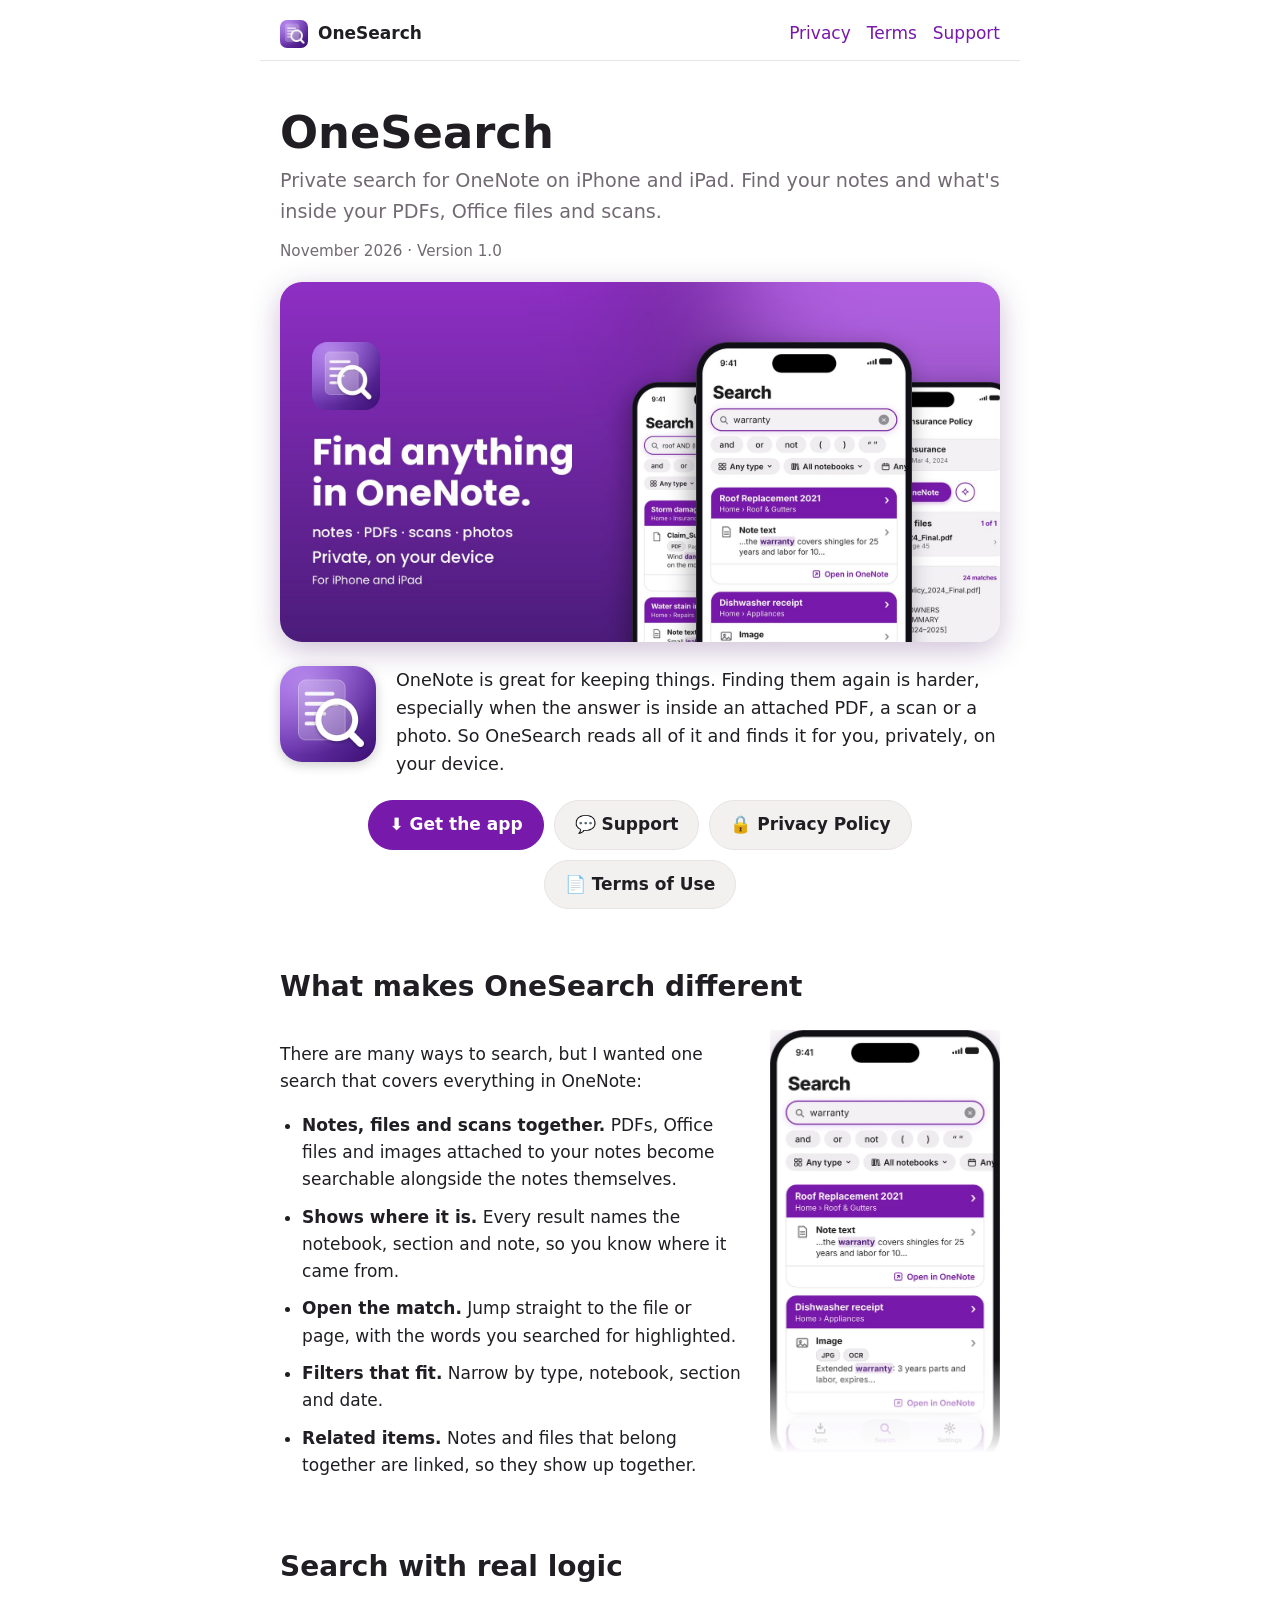
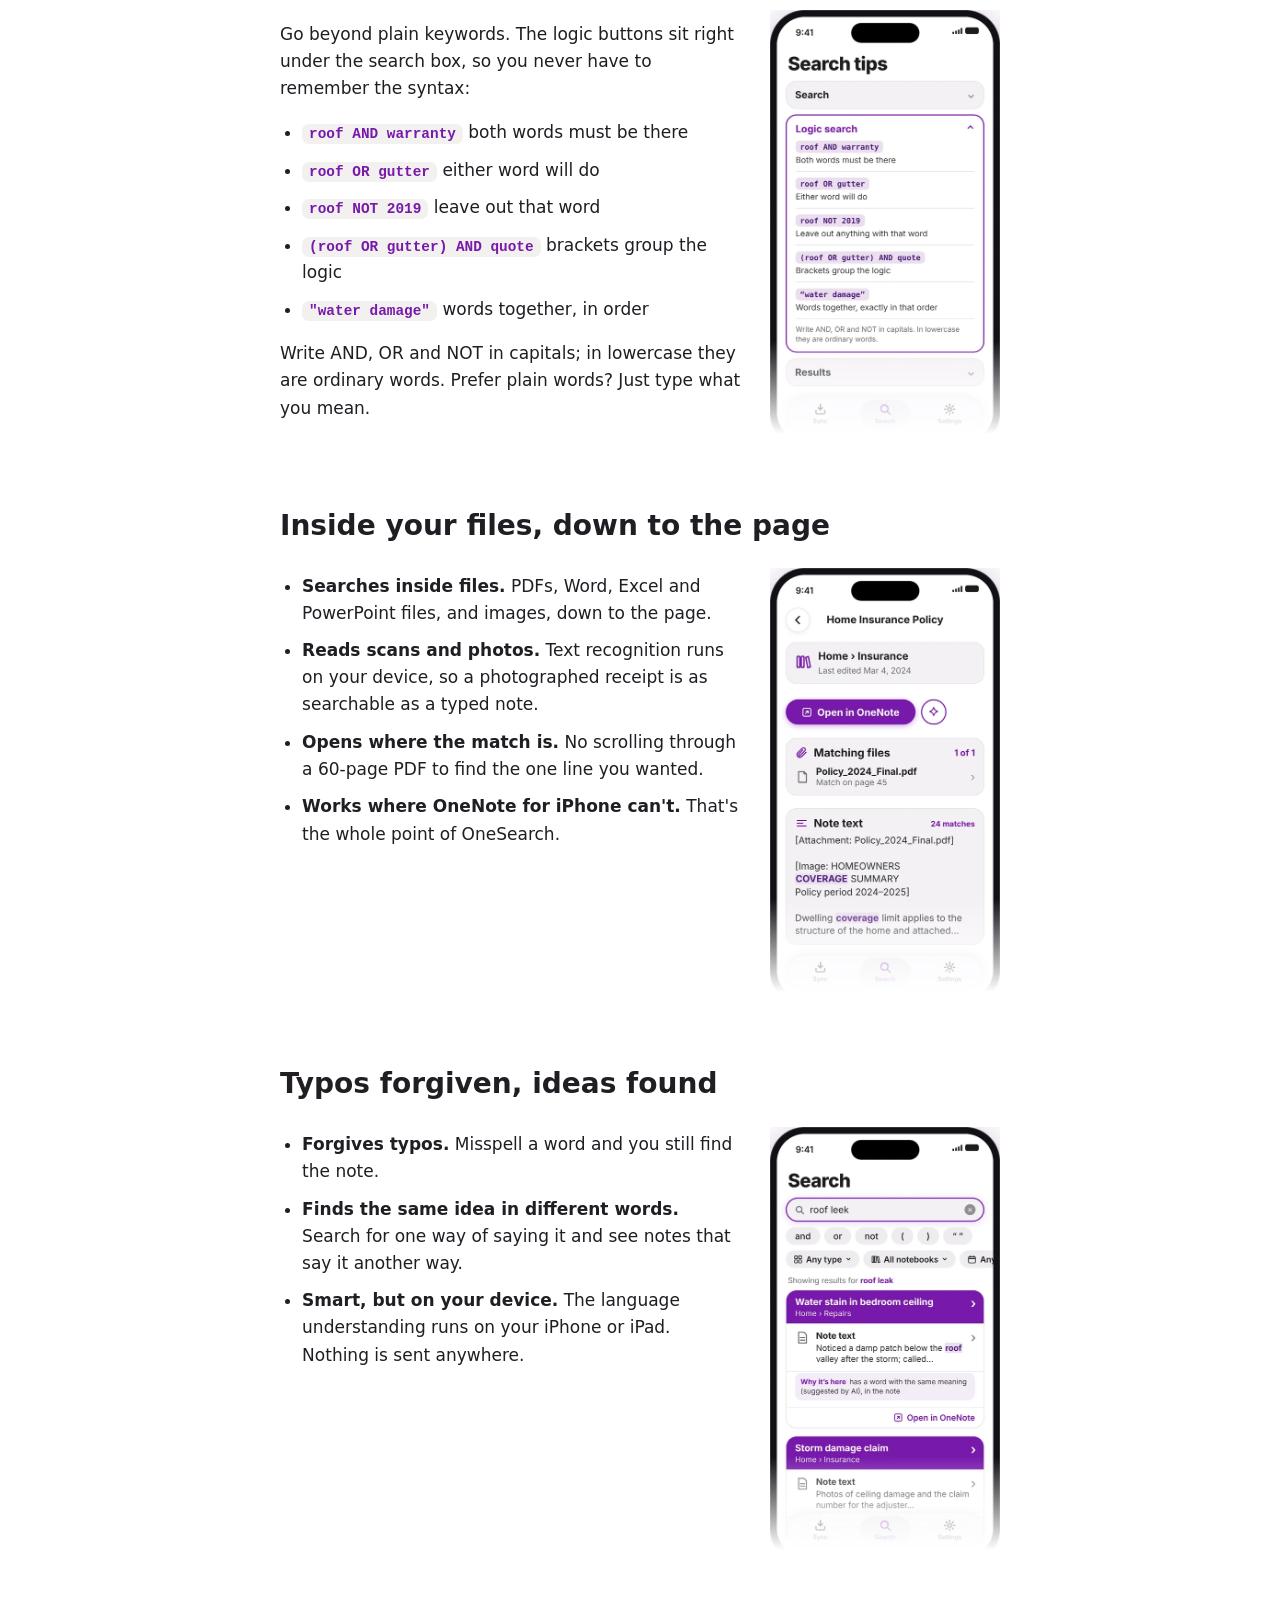
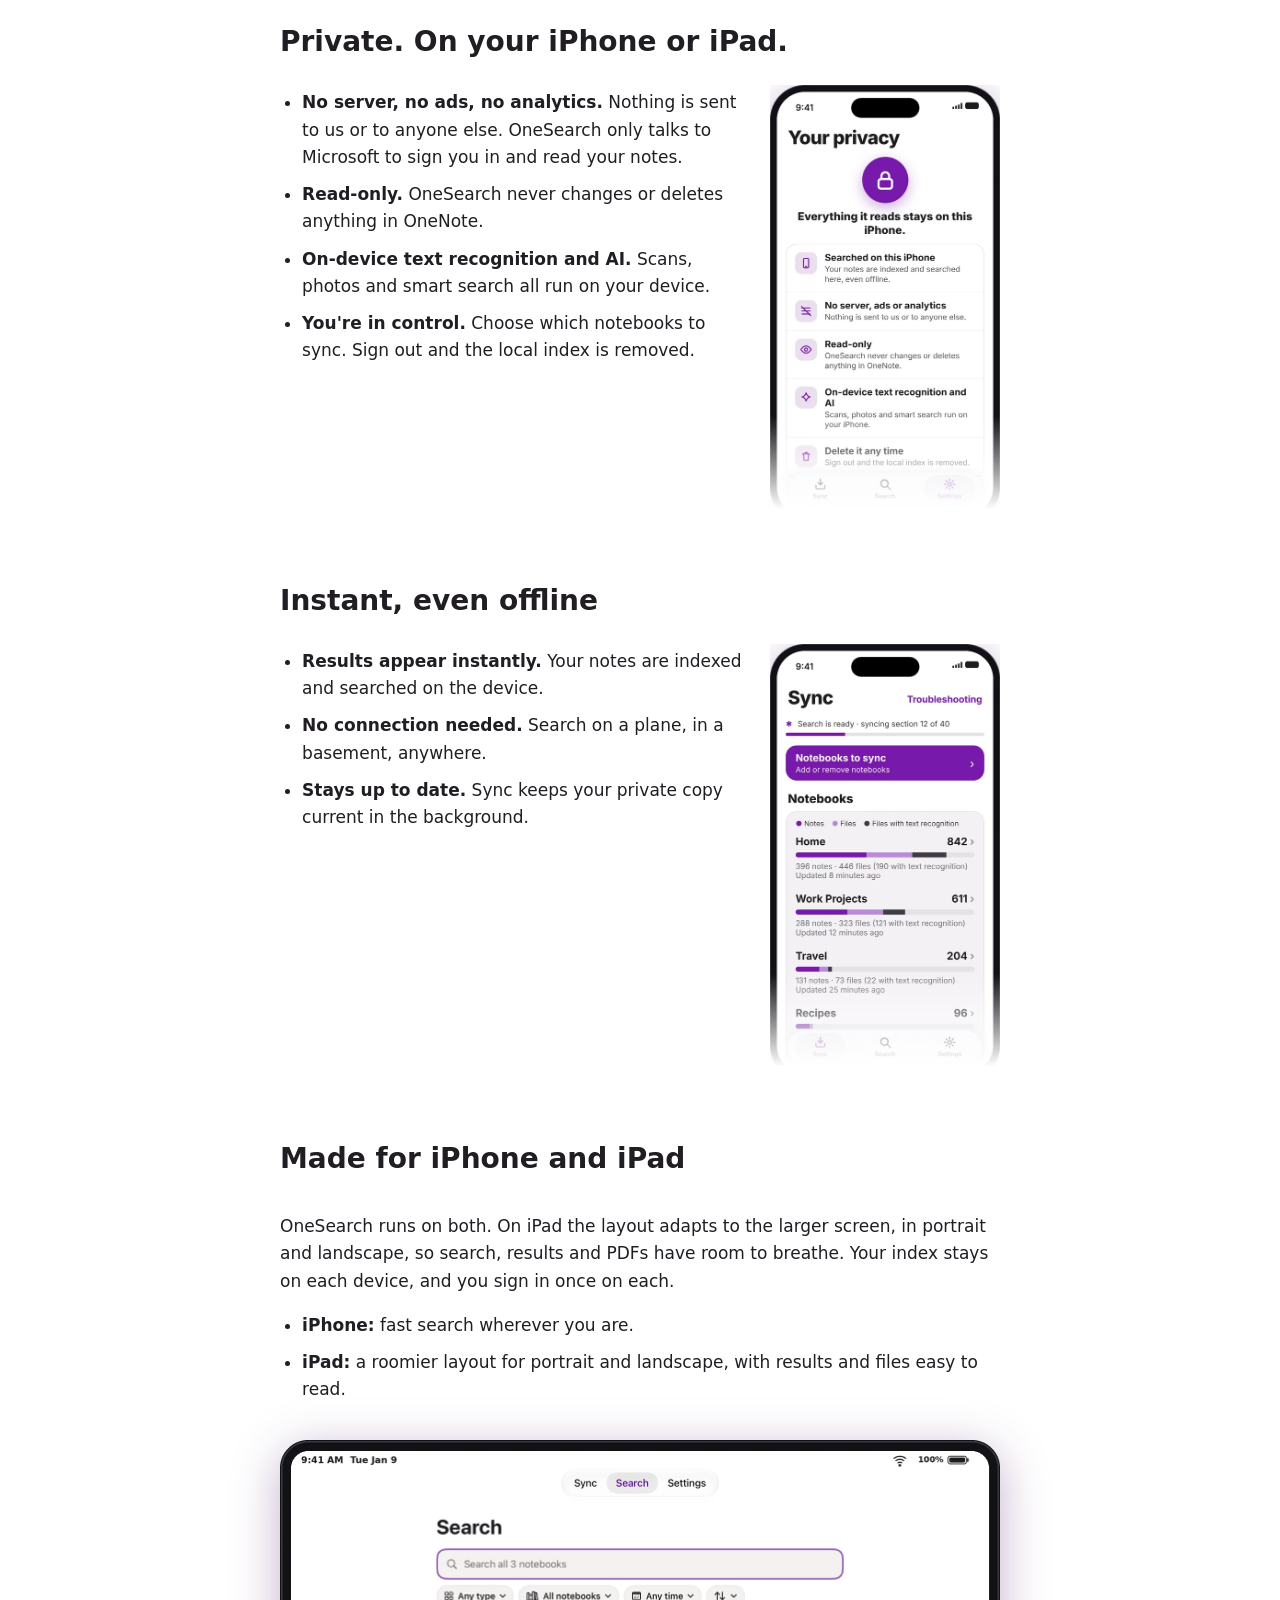
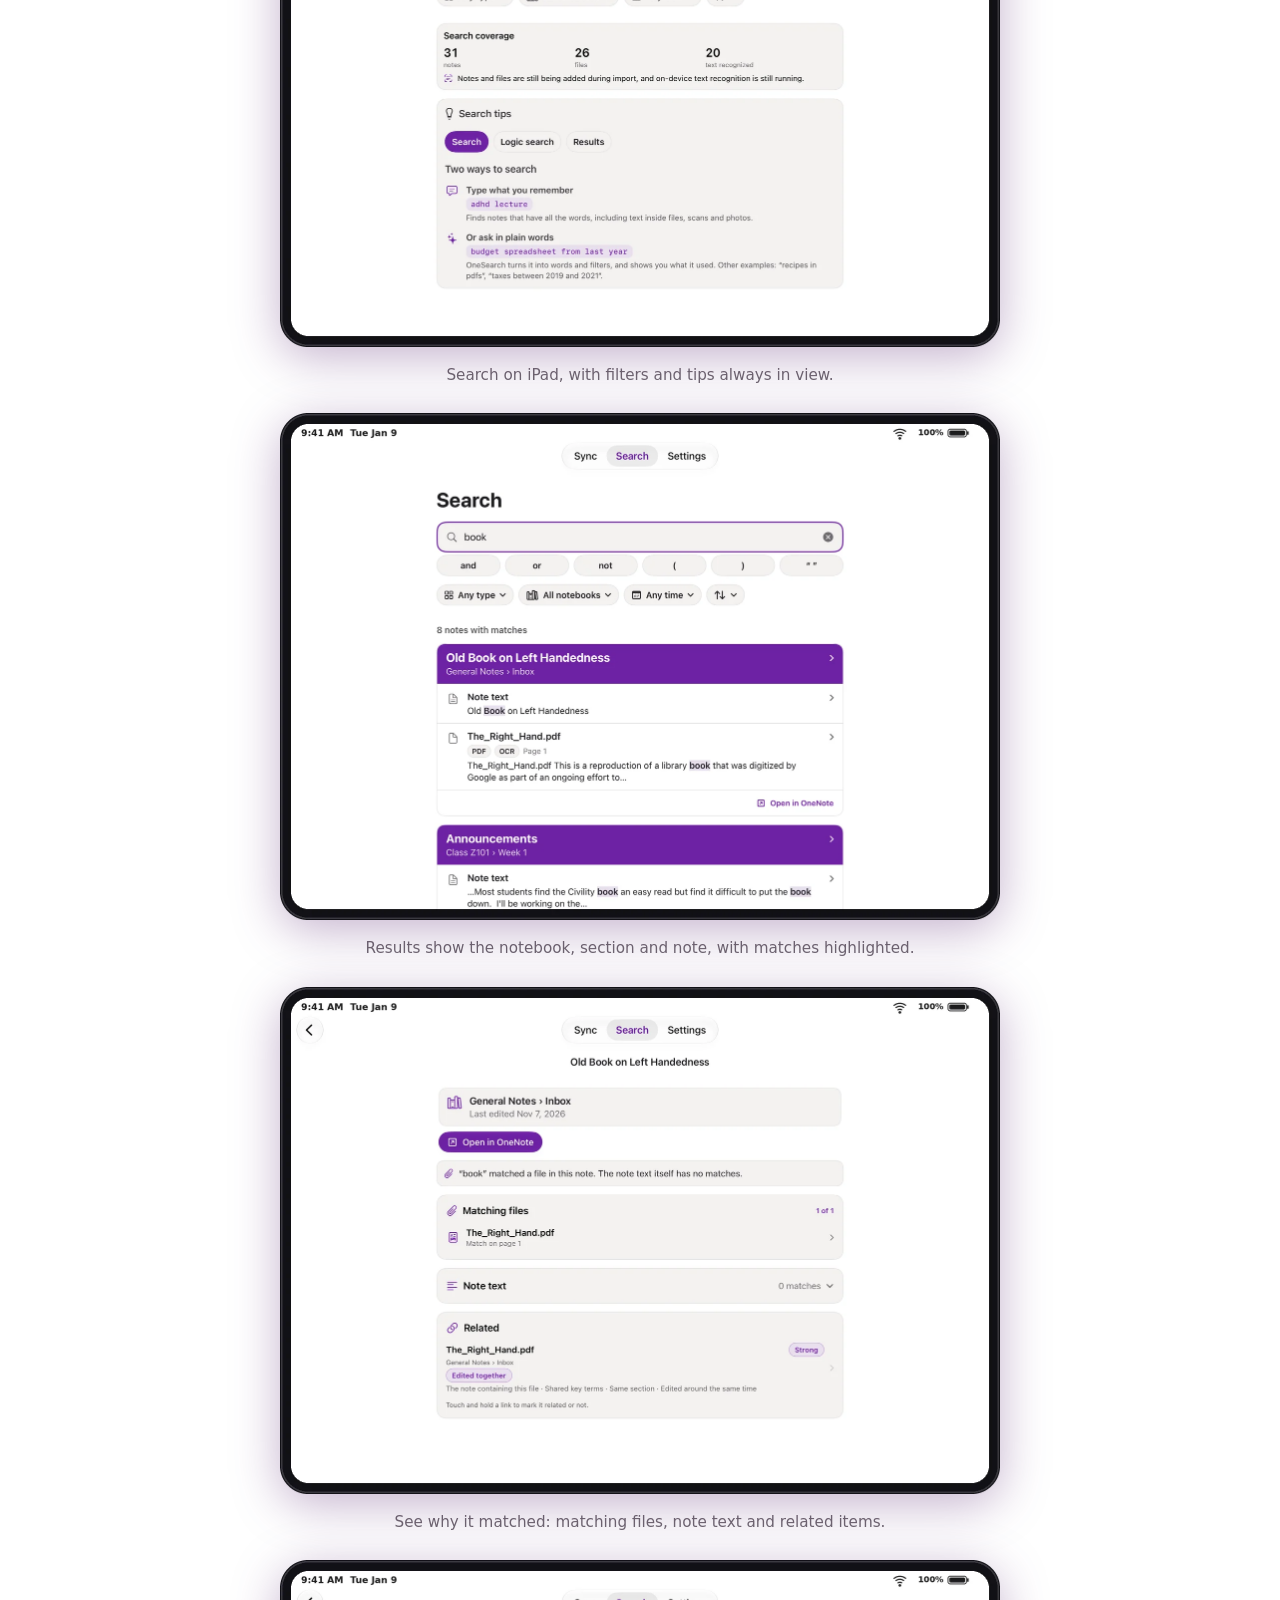
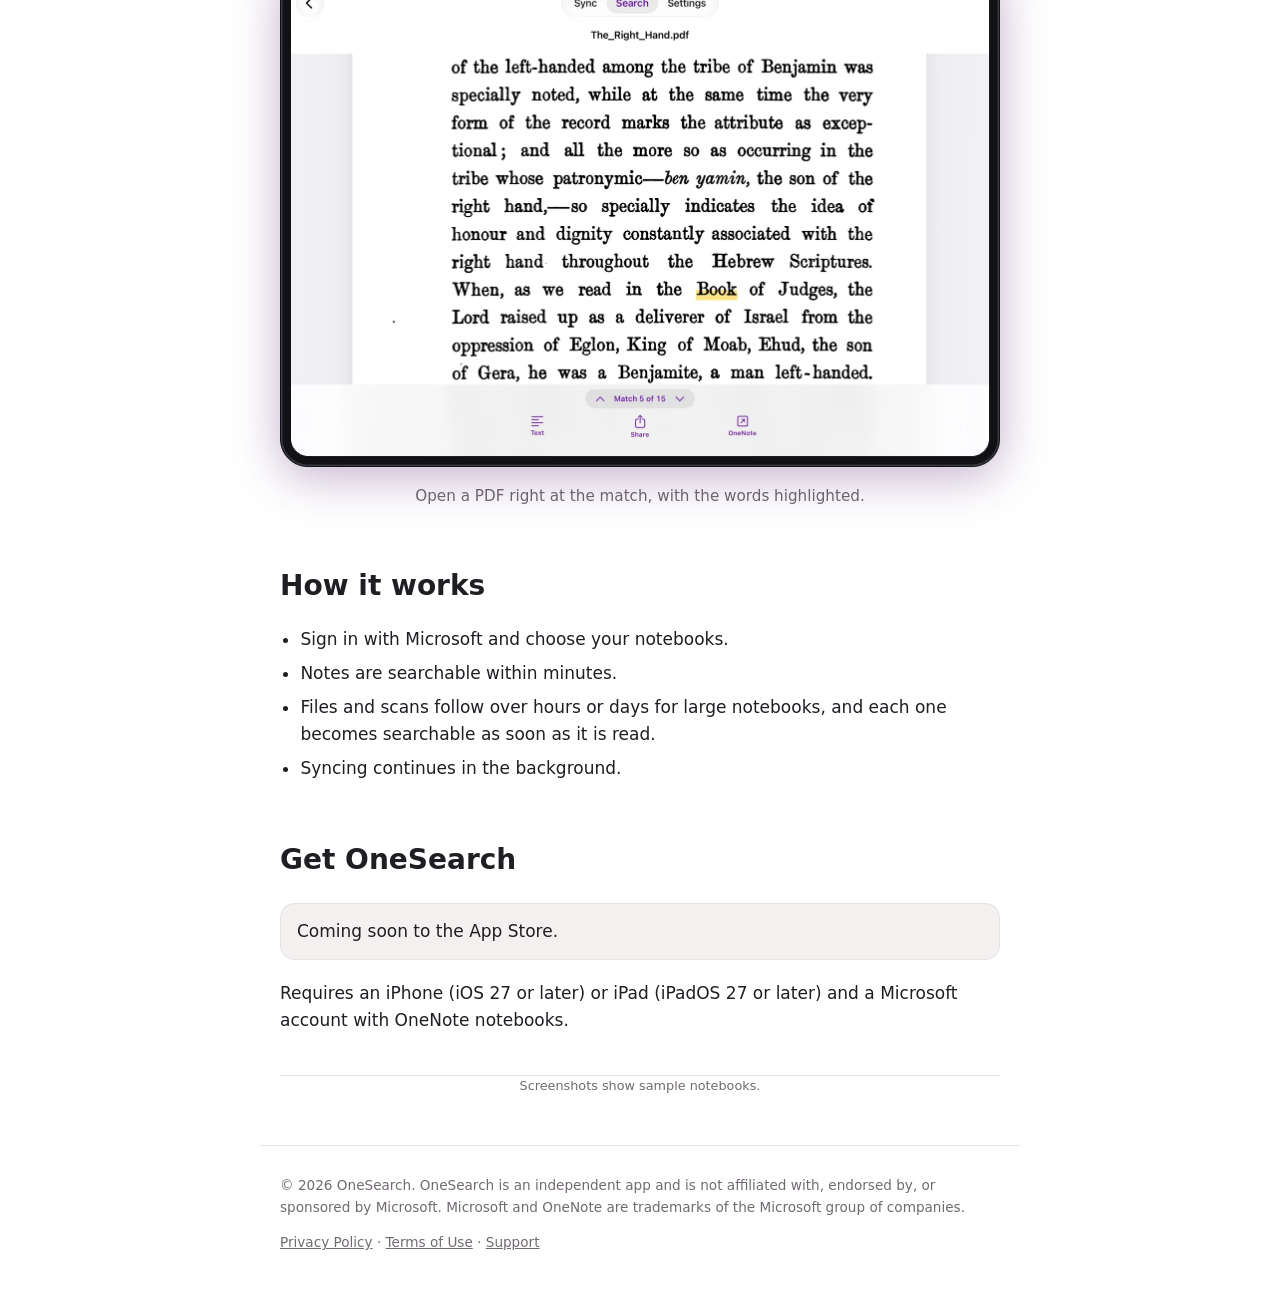
==== index.html @ 1e7b7437 "Add files via upload" ====
<!DOCTYPE html>
<html lang="en"><head><meta charset="utf-8"><meta name="viewport" content="width=device-width,initial-scale=1">
<title>OneSearch: find anything in OneNote</title>
<meta name="description" content="OneSearch: private, on-device search for OneNote on iPhone and iPad, with AND, OR and NOT logic and text inside PDFs, Office files and images.">
<meta property="og:title" content="OneSearch: find anything in OneNote"><meta property="og:image" content="img/banner.jpg">
<link rel="icon" href="favicon.png"><link rel="stylesheet" href="style.css"></head><body class="home">
<header><a class="brand" href=""><img src="icon.png" alt="">OneSearch</a>
<nav><a href="privacy/">Privacy</a><a href="terms/">Terms</a><a href="support/">Support</a></nav></header>
<main>
<h1>OneSearch</h1>
<p class="tag">Private search for OneNote on iPhone and iPad. Find your notes and what's inside your PDFs, Office files and scans.</p>
<p class="byline">November 2026 &middot; Version 1.0</p>
<img class="banner" src="img/banner.jpg" width="1800" height="900" alt="OneSearch: find anything in OneNote. Notes, PDFs, scans and photos, private on your device, for iPhone and iPad.">
<div class="intro"><img src="icon.png" alt="OneSearch app icon" width="96" height="96">
<p>OneNote is great for keeping things. Finding them again is harder, especially when the answer is inside an attached PDF, a scan or a photo. So OneSearch reads all of it and finds it for you, privately, on your device.</p></div>
<div class="pills">
<a class="pill primary" href="#get">&#11015;&#65039; Get the app</a>
<a class="pill" href="support/">&#128172; Support</a>
<a class="pill" href="privacy/">&#128274; Privacy Policy</a>
<a class="pill" href="terms/">&#128196; Terms of Use</a>
</div>

<h2>What makes OneSearch different</h2>
<div class="sec" id="f1">
<img class="phone" src="img/phone-1.webp" width="500" height="920" loading="lazy" alt="OneSearch results showing a note and a PDF, with the matching words highlighted">
<p>There are many ways to search, but I wanted one search that covers everything in OneNote:</p>
<ul class="feat">
<li><strong>Notes, files and scans together.</strong> PDFs, Office files and images attached to your notes become searchable alongside the notes themselves.</li>
<li><strong>Shows where it is.</strong> Every result names the notebook, section and note, so you know where it came from.</li>
<li><strong>Open the match.</strong> Jump straight to the file or page, with the words you searched for highlighted.</li>
<li><strong>Filters that fit.</strong> Narrow by type, notebook, section and date.</li>
<li><strong>Related items.</strong> Notes and files that belong together are linked, so they show up together.</li>
</ul>
</div>

<h2>Search with real logic</h2>
<div class="sec" id="f2">
<img class="phone" src="img/phone-3.webp" width="500" height="920" loading="lazy" alt="Search logic explained: AND, OR, NOT, brackets and quotes">
<p>Go beyond plain keywords. The logic buttons sit right under the search box, so you never have to remember the syntax:</p>
<ul class="feat">
<li><code>roof AND warranty</code> both words must be there</li>
<li><code>roof OR gutter</code> either word will do</li>
<li><code>roof NOT 2019</code> leave out that word</li>
<li><code>(roof OR gutter) AND quote</code> brackets group the logic</li>
<li><code>"water damage"</code> words together, in order</li>
</ul>
<p>Write AND, OR and NOT in capitals; in lowercase they are ordinary words. Prefer plain words? Just type what you mean.</p>
</div>

<h2>Inside your files, down to the page</h2>
<div class="sec" id="f3">
<img class="phone" src="img/phone-4.webp" width="500" height="920" loading="lazy" alt="A PDF opened to the matching page with the search words highlighted">
<ul class="feat">
<li><strong>Searches inside files.</strong> PDFs, Word, Excel and PowerPoint files, and images, down to the page.</li>
<li><strong>Reads scans and photos.</strong> Text recognition runs on your device, so a photographed receipt is as searchable as a typed note.</li>
<li><strong>Opens where the match is.</strong> No scrolling through a 60-page PDF to find the one line you wanted.</li>
<li><strong>Works where OneNote for iPhone can't.</strong> That's the whole point of OneSearch.</li>
</ul>
</div>

<h2>Typos forgiven, ideas found</h2>
<div class="sec" id="f4">
<img class="phone" src="img/phone-5.webp" width="500" height="920" loading="lazy" alt="Search results for a misspelled word and a related idea">
<ul class="feat">
<li><strong>Forgives typos.</strong> Misspell a word and you still find the note.</li>
<li><strong>Finds the same idea in different words.</strong> Search for one way of saying it and see notes that say it another way.</li>
<li><strong>Smart, but on your device.</strong> The language understanding runs on your iPhone or iPad. Nothing is sent anywhere.</li>
</ul>
</div>

<h2>Private. On your iPhone or iPad.</h2>
<div class="sec" id="f5">
<img class="phone" src="img/phone-6.webp" width="500" height="920" loading="lazy" alt="Privacy: no server, no ads, no analytics">
<ul class="feat">
<li><strong>No server, no ads, no analytics.</strong> Nothing is sent to us or to anyone else. OneSearch only talks to Microsoft to sign you in and read your notes.</li>
<li><strong>Read-only.</strong> OneSearch never changes or deletes anything in OneNote.</li>
<li><strong>On-device text recognition and AI.</strong> Scans, photos and smart search all run on your device.</li>
<li><strong>You're in control.</strong> Choose which notebooks to sync. Sign out and the local index is removed.</li>
</ul>
</div>

<h2>Instant, even offline</h2>
<div class="sec" id="f6">
<img class="phone" src="img/phone-7.webp" width="500" height="920" loading="lazy" alt="OneSearch working offline with a private copy of your notes">
<ul class="feat">
<li><strong>Results appear instantly.</strong> Your notes are indexed and searched on the device.</li>
<li><strong>No connection needed.</strong> Search on a plane, in a basement, anywhere.</li>
<li><strong>Stays up to date.</strong> Sync keeps your private copy current in the background.</li>
</ul>
</div>

<h2>Made for iPhone and iPad</h2>
<div class="sec" id="ipad">
<p>OneSearch runs on both. On iPad the layout adapts to the larger screen, in portrait and landscape, so search, results and PDFs have room to breathe. Your index stays on each device, and you sign in once on each.</p>
<ul class="feat">
<li><strong>iPhone:</strong> fast search wherever you are.</li>
<li><strong>iPad:</strong> a roomier layout for portrait and landscape, with results and files easy to read.</li>
</ul>
</div>
<figure class="ipad"><img src="img/ipad-1.webp" width="1444" height="1017" loading="lazy" alt="OneSearch on iPad: the Search screen with filters and search tips"><figcaption>Search on iPad, with filters and tips always in view.</figcaption></figure>
<figure class="ipad"><img src="img/ipad-2.webp" width="1444" height="1017" loading="lazy" alt="OneSearch on iPad: results for a search, with matches highlighted in notes and PDFs"><figcaption>Results show the notebook, section and note, with matches highlighted.</figcaption></figure>
<figure class="ipad"><img src="img/ipad-3.webp" width="1444" height="1017" loading="lazy" alt="OneSearch on iPad: a note with its matching files, note text and related items"><figcaption>See why it matched: matching files, note text and related items.</figcaption></figure>
<figure class="ipad"><img src="img/ipad-4.webp" width="1444" height="1017" loading="lazy" alt="OneSearch on iPad: a PDF opened to the matching page with the word highlighted"><figcaption>Open a PDF right at the match, with the words highlighted.</figcaption></figure>


<h2>How it works</h2>
<ul class="feat">
<li>Sign in with Microsoft and choose your notebooks.</li>
<li>Notes are searchable within minutes.</li>
<li>Files and scans follow over hours or days for large notebooks, and each one becomes searchable as soon as it is read.</li>
<li>Syncing continues in the background.</li>
</ul>

<h2 id="get">Get OneSearch</h2>
<div class="note">Coming soon to the App Store. <!-- Replace this note with the App Store badge link when the app is live: <a href="https://apps.apple.com/app/id[APP ID]">Download on the App Store</a> --></div>
<p>Requires an iPhone (iOS 27 or later) or iPad (iPadOS 27 or later) and a Microsoft account with OneNote notebooks.</p>

<hr class="div">
<p class="fine">Screenshots show sample notebooks.</p>
</main>
<footer>
<p>&copy; 2026 OneSearch. OneSearch is an independent app and is not affiliated with, endorsed by, or sponsored by Microsoft. Microsoft and OneNote are trademarks of the Microsoft group of companies.</p>
<p><a href="privacy/">Privacy Policy</a> &middot; <a href="terms/">Terms of Use</a> &middot; <a href="support/">Support</a></p>
</footer></body></html>
---- style.css ----
:root{--p:#7719AA;--ink:#201D23;--bg:#fff;--surf:#F3F1F0;--mut:#716A72;--bd:#E8E3E5}
@media(prefers-color-scheme:dark){:root{--p:#D6A3EE;--ink:#F8F7FA;--bg:#151419;--surf:#29272D;--mut:#C3BCC7;--bd:#49444D}}
*{box-sizing:border-box}
body{margin:0;font:17px/1.6 -apple-system,BlinkMacSystemFont,"Segoe UI",system-ui,sans-serif;background:var(--bg);color:var(--ink)}
a{color:var(--p)}
header,main,footer{max-width:720px;margin:0 auto;padding:0 20px}
header{display:flex;justify-content:space-between;align-items:center;padding-top:20px;padding-bottom:12px;border-bottom:1px solid var(--bd);flex-wrap:wrap;gap:8px}
header a.brand{font-weight:700;text-decoration:none;color:var(--ink);display:flex;align-items:center;gap:10px}
header a.brand img{width:28px;height:28px;border-radius:7px}
nav a{margin-left:16px;text-decoration:none}
h1{font-size:2.1rem;line-height:1.2;margin:1.2em 0 .2em}
h2{font-size:1.3rem;margin:2em 0 .5em}
.tag{color:var(--mut);font-size:1.15rem;margin:0 0 1em}
.hero{text-align:center;padding:28px 0 8px}
.hero img{width:128px;height:128px;border-radius:28px;box-shadow:0 4px 18px rgba(0,0,0,.2)}
.btns{display:flex;flex-wrap:wrap;gap:10px;margin:20px 0}
.btn{display:inline-block;padding:10px 18px;border-radius:12px;background:var(--surf);border:1px solid var(--bd);text-decoration:none;font-weight:600}
.btn.primary{background:#7719AA;color:#fff;border-color:#7719AA}
ul.feat{padding-left:1.2em}
ul.feat li{margin:.4em 0}
.note{background:var(--surf);border:1px solid var(--bd);border-radius:14px;padding:14px 16px;margin:20px 0}
footer{color:var(--mut);font-size:.85rem;border-top:1px solid var(--bd);margin-top:48px;padding-top:16px;padding-bottom:40px}
footer a{color:var(--mut)}
.shots{margin:28px 0 0}
.strip{display:flex;gap:16px;overflow-x:auto;scroll-snap-type:x mandatory;padding:8px max(20px,calc((100vw - 720px)/2)) 16px;-webkit-overflow-scrolling:touch}
.strip img{flex:none;width:260px;height:auto;border-radius:26px;scroll-snap-align:center;box-shadow:0 6px 24px rgba(60,0,90,.25)}
.fine{text-align:center;color:var(--mut);font-size:.8rem;margin:0}
table.logic{width:100%;border-collapse:collapse;margin:14px 0}
table.logic td{padding:10px 8px;border-bottom:1px solid var(--bd);vertical-align:top}
table.logic code{font:600 .9rem ui-monospace,Menlo,monospace;background:var(--surf);color:var(--p);border-radius:7px;padding:3px 8px;white-space:nowrap}
.small{color:var(--mut);font-size:.9rem}
@media(max-width:560px){table.logic td{display:block;border:0;padding:4px 0}table.logic tr{display:block;padding:8px 0;border-bottom:1px solid var(--bd)}}

/* home page: single reading column, Newsairy-style */
body.home main{max-width:760px}
body.home h1{font-size:2.8rem;margin:1em 0 .15em}
body.home .tag{font-size:1.2rem;margin:0 0 .6em}
.byline{color:var(--mut);font-size:.95rem;margin:0 0 1.2em}
.banner{display:block;width:100%;height:auto;border-radius:22px;margin:6px 0 24px;box-shadow:0 8px 30px rgba(60,0,90,.25)}
.intro{display:flex;gap:20px;align-items:flex-start;margin:8px 0 18px}
.intro img{flex:none;width:96px;height:96px;border-radius:22px;box-shadow:0 3px 12px rgba(0,0,0,.2)}
.intro p{margin:0;font-size:1.1rem}
.pills{display:flex;flex-wrap:wrap;gap:10px;justify-content:center;margin:22px 0 8px}
.pill{display:inline-block;padding:10px 20px;border-radius:999px;background:var(--surf);border:1px solid var(--bd);text-decoration:none;font-weight:600;color:var(--ink)}
.pill.primary{background:#7719AA;border-color:#7719AA;color:#fff}
body.home h2{font-size:1.75rem;margin:2em 0 .5em;text-align:left}
.sec{display:flow-root}
.sec .phone{float:right;width:230px;height:auto;margin:6px 0 14px 28px;-webkit-mask-image:linear-gradient(#000 78%,transparent);mask-image:linear-gradient(#000 78%,transparent);filter:drop-shadow(0 8px 18px rgba(60,0,90,.3))}
.sec ul.feat{padding-left:1.3em;margin:.6em 0}
.sec ul.feat li{margin:.6em 0}
.sec code{font:600 .9rem ui-monospace,Menlo,monospace;background:var(--surf);color:var(--p);border-radius:7px;padding:2px 7px;white-space:nowrap}
hr.div{border:0;border-top:1px solid var(--bd);margin:2.4em 0 0}
figure.ipad{margin:26px 0;text-align:center}
figure.ipad img{width:100%;height:auto;filter:drop-shadow(0 10px 24px rgba(60,0,90,.3))}
figure.ipad figcaption{color:var(--mut);font-size:.95rem;margin-top:8px}
body.home header,body.home footer{max-width:760px}
@media(max-width:600px){
.sec .phone{float:none;display:block;margin:10px auto 16px;width:min(230px,62vw)}
.intro{flex-direction:column;align-items:center;text-align:center}
body.home h1{font-size:2.2rem}
}
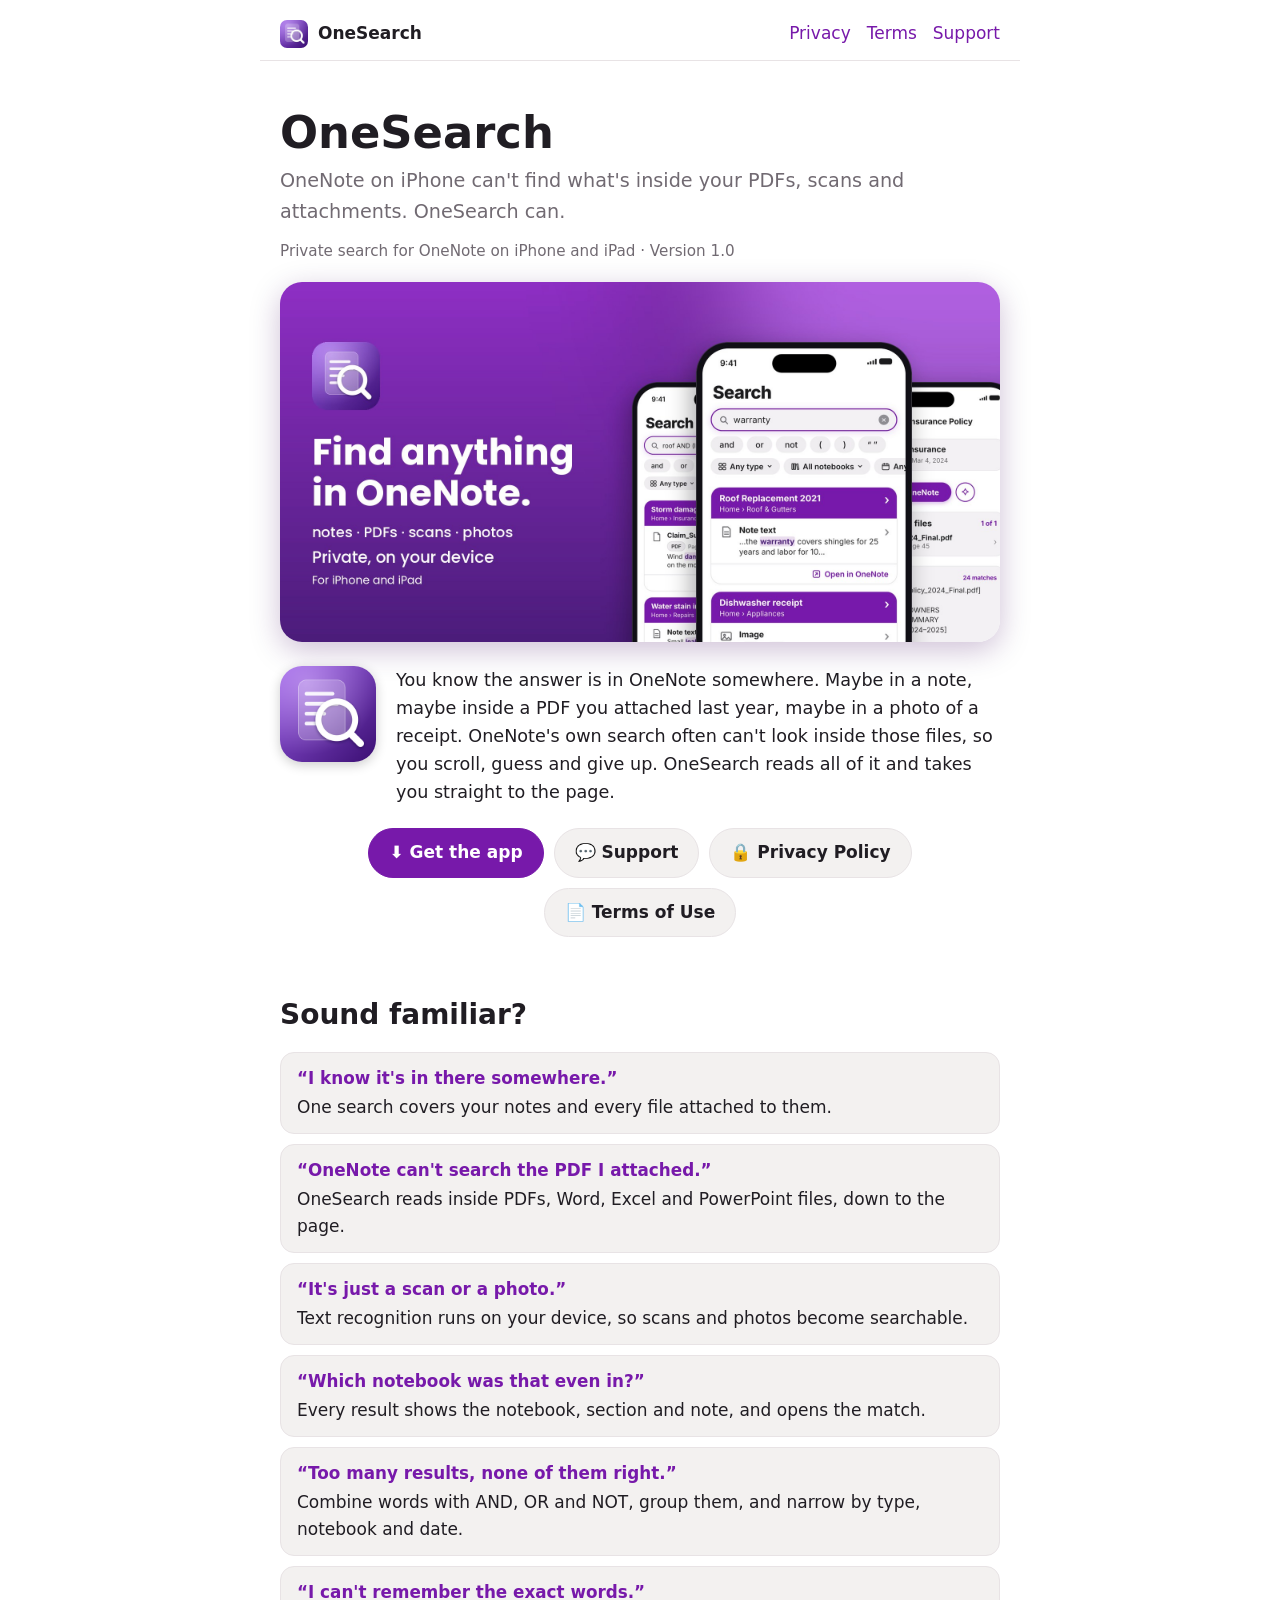
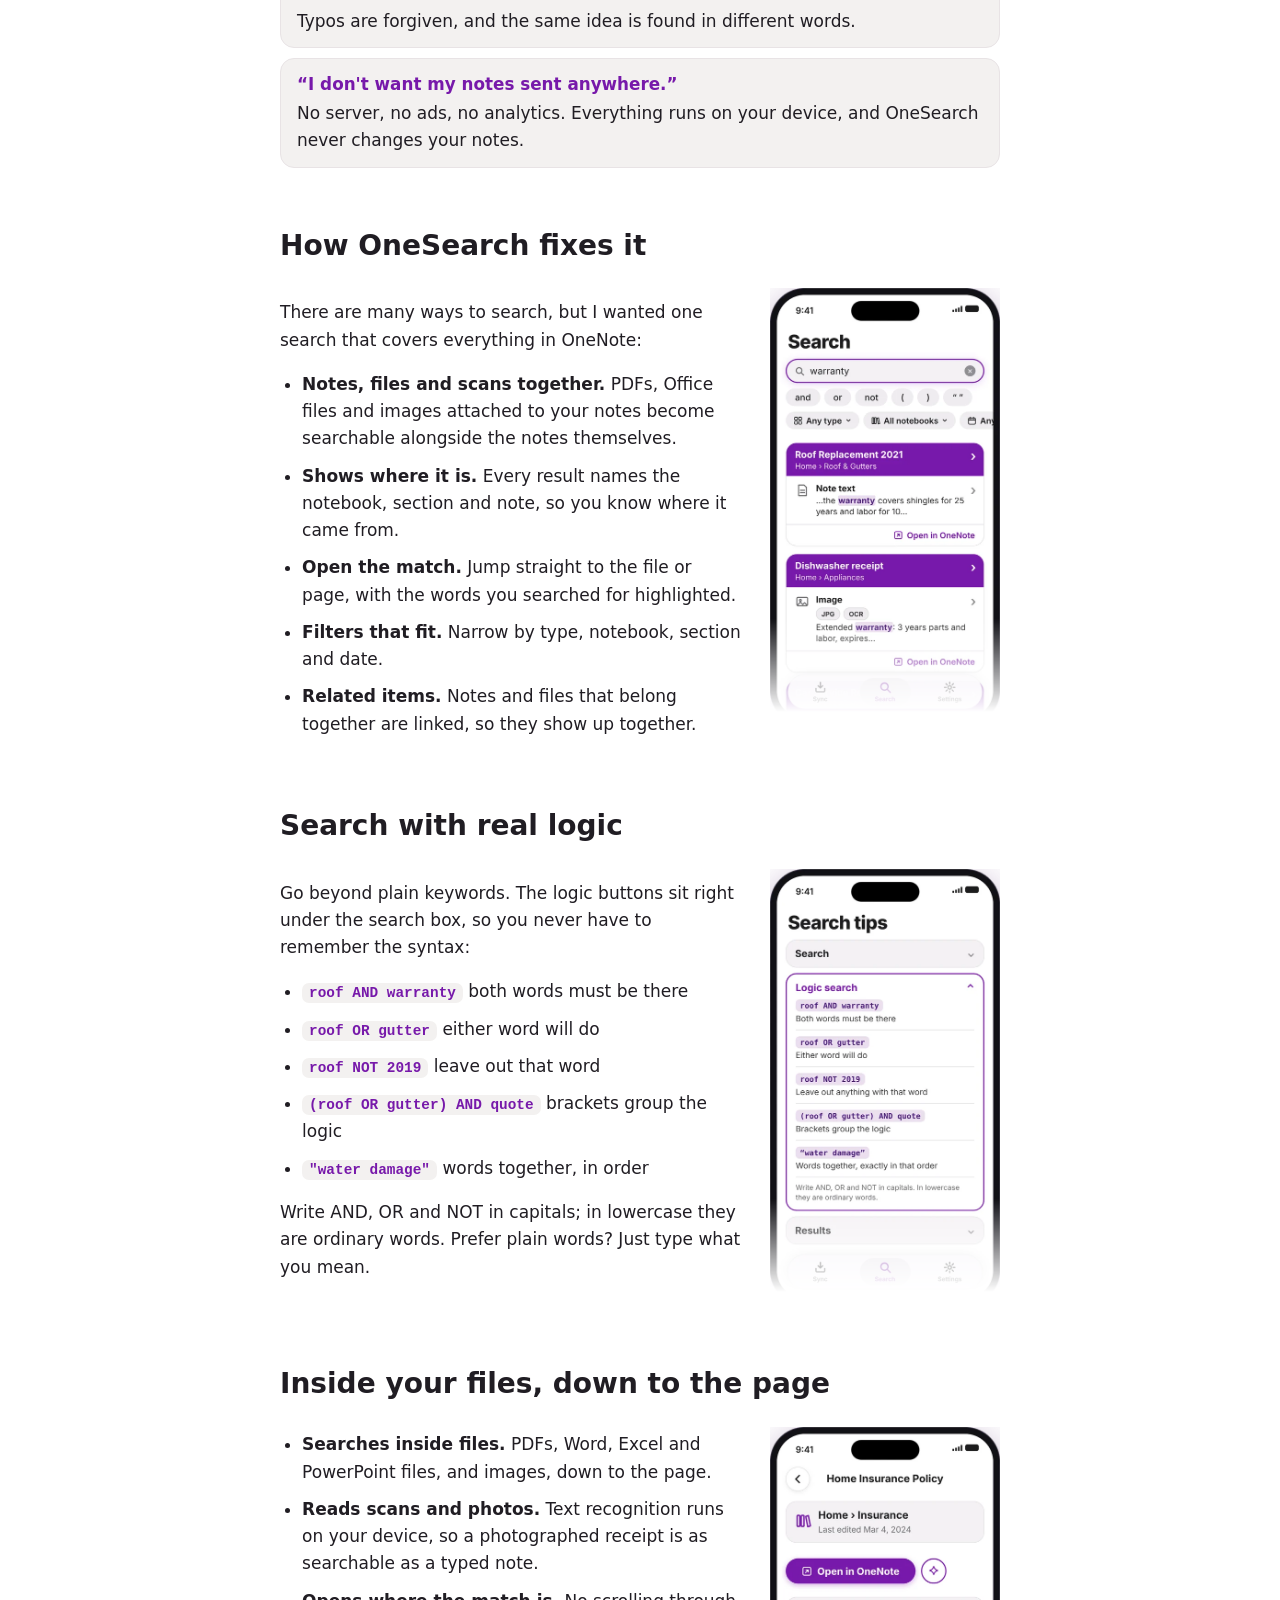
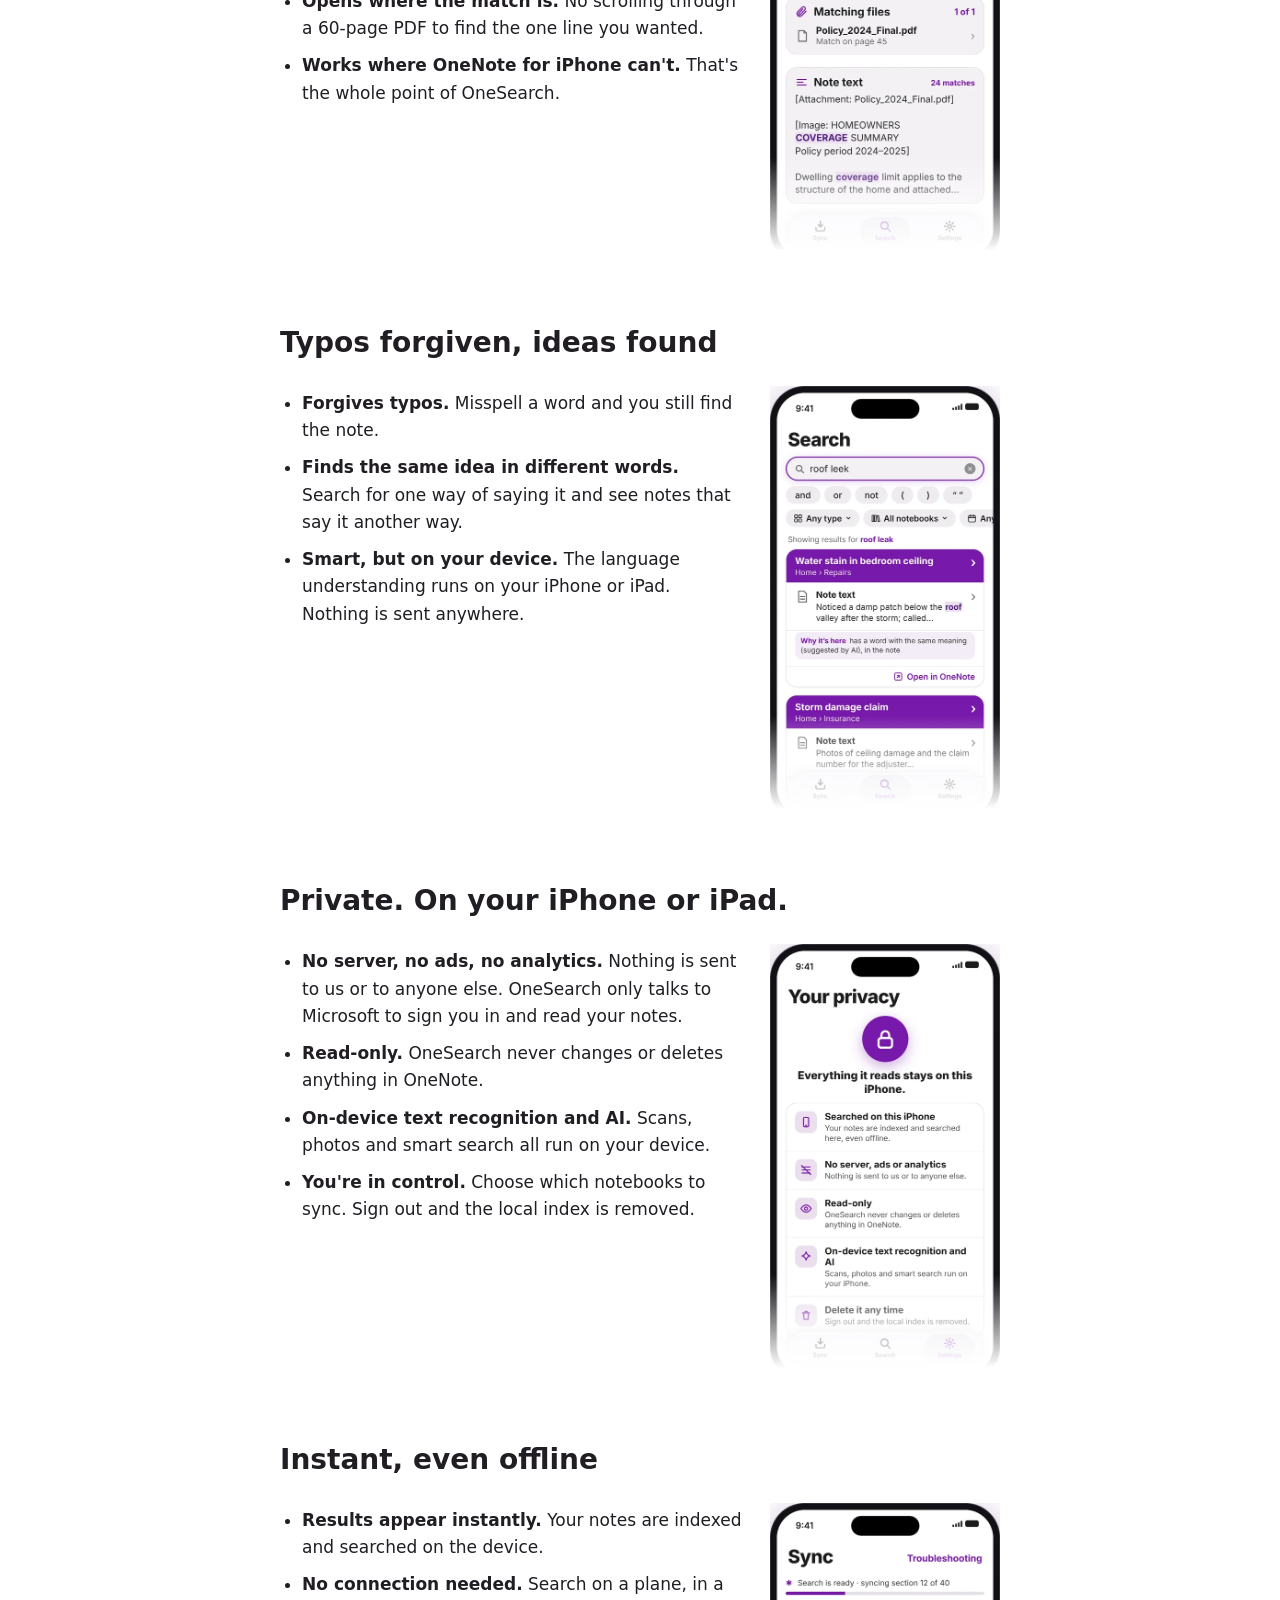
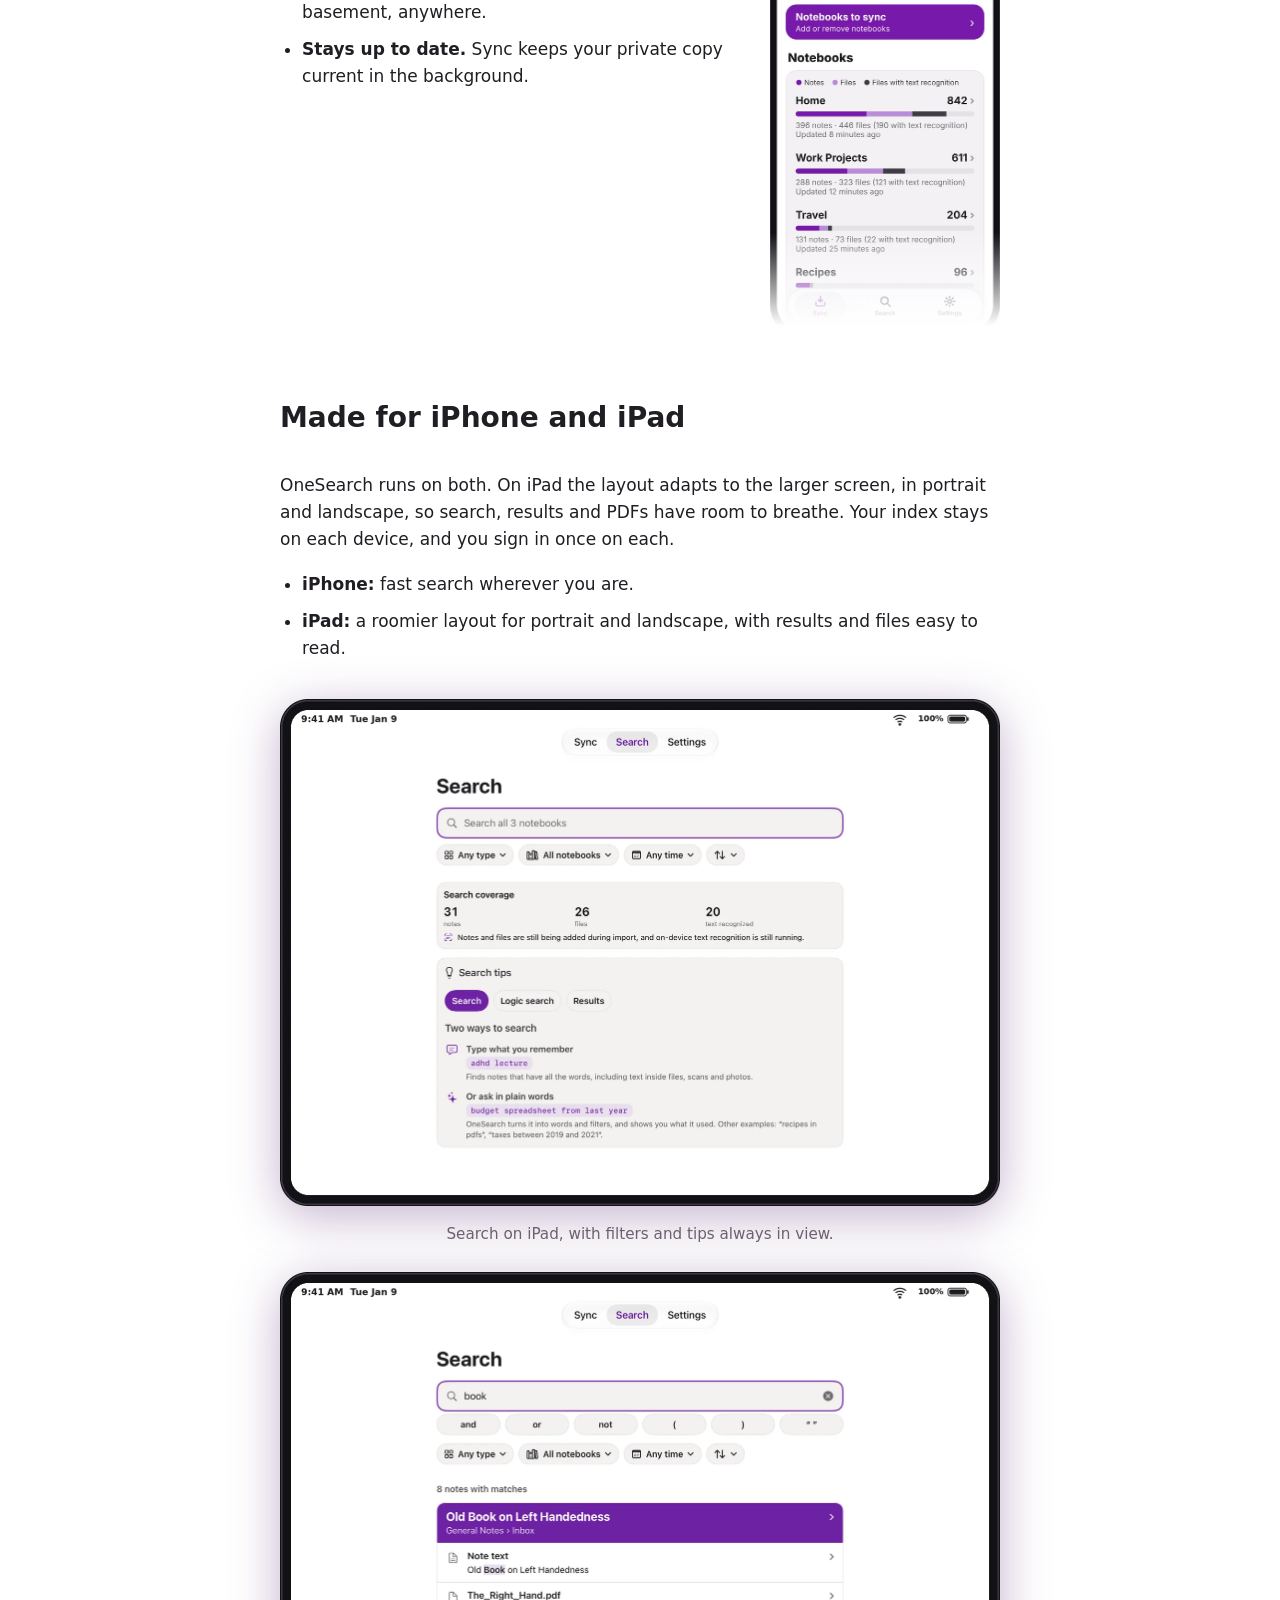
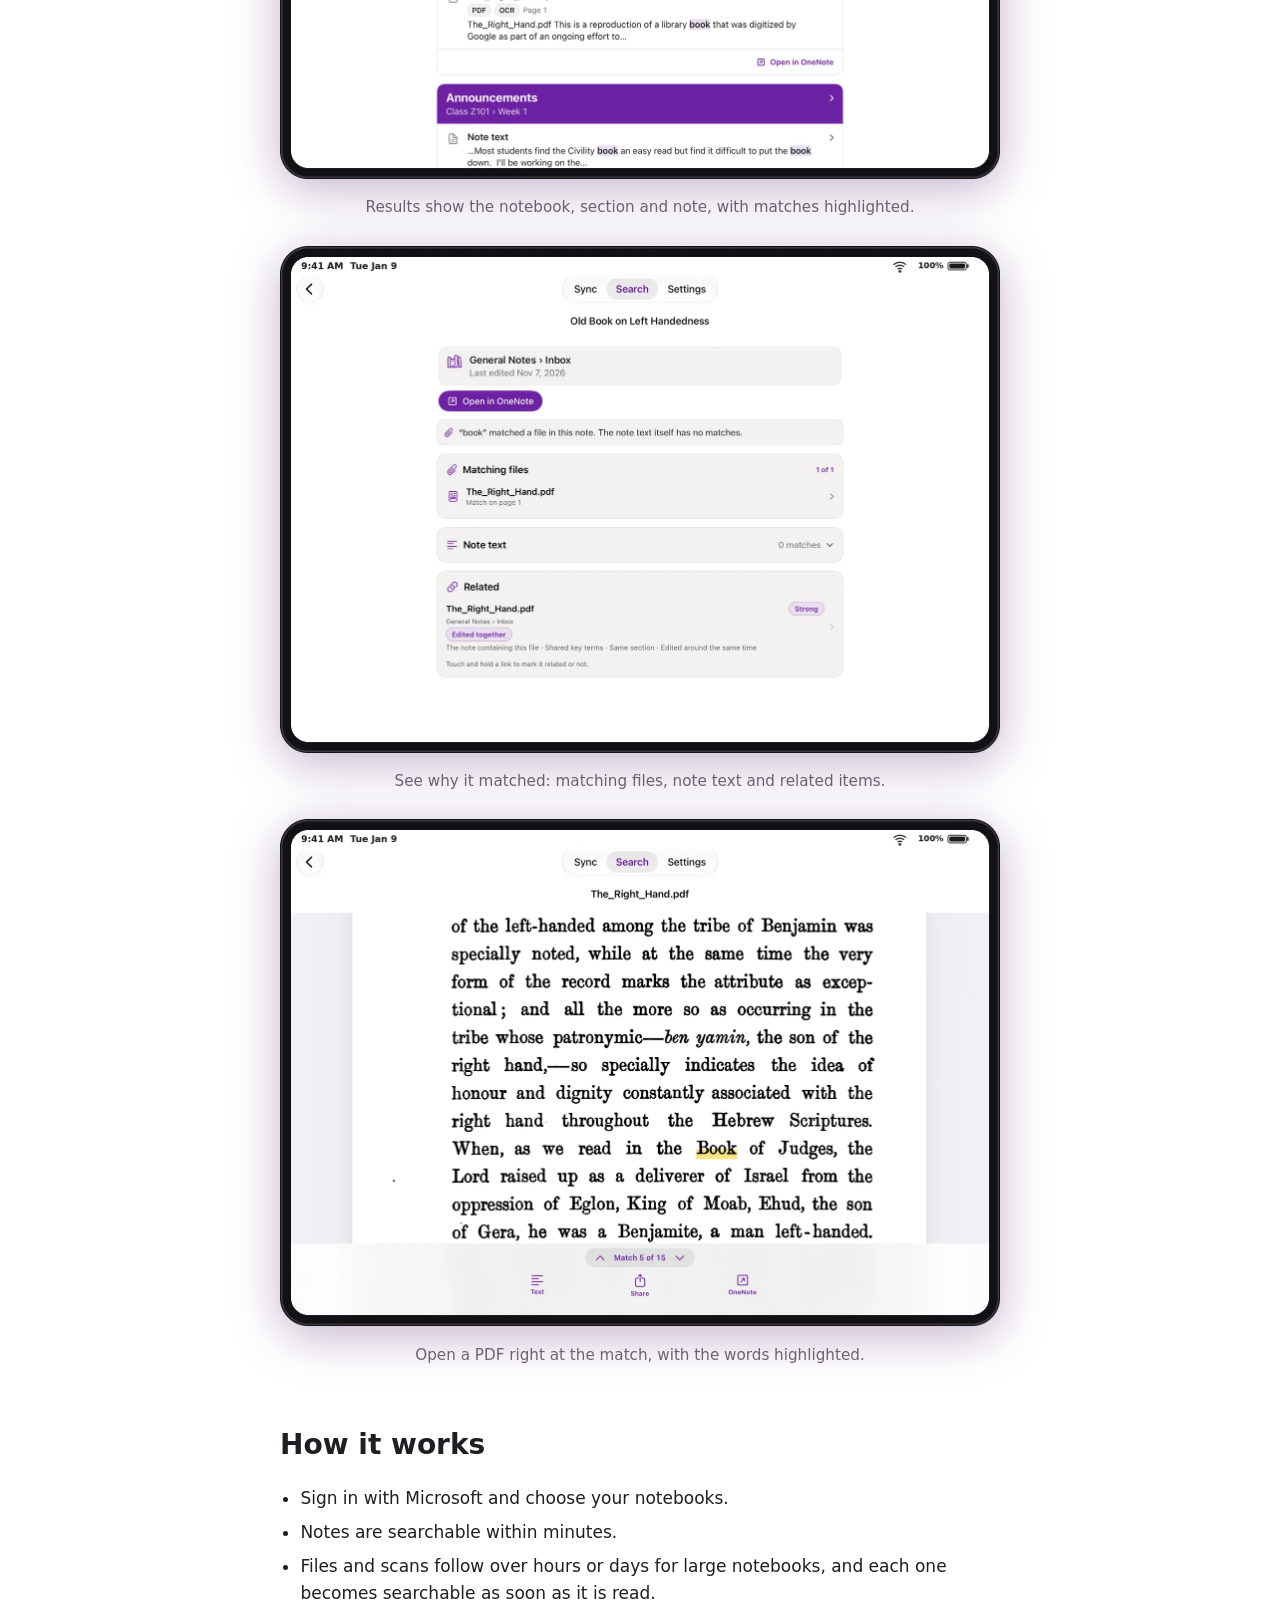
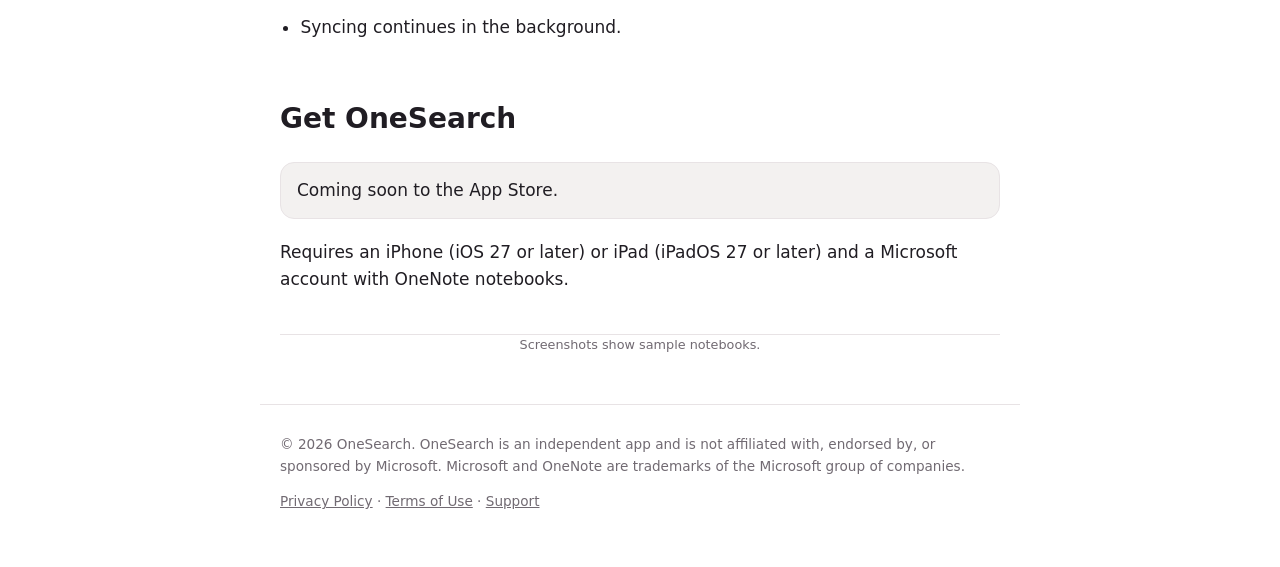
==== commit 4785a37d: "Add files via upload" ====
--- a/index.html
+++ b/index.html
@@ -1,18 +1,18 @@
 <!DOCTYPE html>
 <html lang="en"><head><meta charset="utf-8"><meta name="viewport" content="width=device-width,initial-scale=1">
-<title>OneSearch: find anything in OneNote</title>
-<meta name="description" content="OneSearch: private, on-device search for OneNote on iPhone and iPad, with AND, OR and NOT logic and text inside PDFs, Office files and images.">
-<meta property="og:title" content="OneSearch: find anything in OneNote"><meta property="og:image" content="img/banner.jpg">
+<title>OneSearch: find what OneNote can't</title>
+<meta name="description" content="OneNote on iPhone can't find what's inside your PDFs, scans and attachments. OneSearch can: private, on-device search with AND, OR and NOT logic, for iPhone and iPad.">
+<meta property="og:title" content="OneSearch: find what OneNote can't"><meta property="og:description" content="Search inside your PDFs, scans and attachments in OneNote. Private, on iPhone and iPad."><meta property="og:image" content="img/banner.jpg">
 <link rel="icon" href="favicon.png"><link rel="stylesheet" href="style.css"></head><body class="home">
 <header><a class="brand" href=""><img src="icon.png" alt="">OneSearch</a>
 <nav><a href="privacy/">Privacy</a><a href="terms/">Terms</a><a href="support/">Support</a></nav></header>
 <main>
 <h1>OneSearch</h1>
-<p class="tag">Private search for OneNote on iPhone and iPad. Find your notes and what's inside your PDFs, Office files and scans.</p>
-<p class="byline">November 2026 &middot; Version 1.0</p>
+<p class="tag">OneNote on iPhone can't find what's inside your PDFs, scans and attachments. OneSearch can.</p>
+<p class="byline">Private search for OneNote on iPhone and iPad &middot; Version 1.0</p>
 <img class="banner" src="img/banner.jpg" width="1800" height="900" alt="OneSearch: find anything in OneNote. Notes, PDFs, scans and photos, private on your device, for iPhone and iPad.">
 <div class="intro"><img src="icon.png" alt="OneSearch app icon" width="96" height="96">
-<p>OneNote is great for keeping things. Finding them again is harder, especially when the answer is inside an attached PDF, a scan or a photo. So OneSearch reads all of it and finds it for you, privately, on your device.</p></div>
+<p>You know the answer is in OneNote somewhere. Maybe in a note, maybe inside a PDF you attached last year, maybe in a photo of a receipt. OneNote's own search often can't look inside those files, so you scroll, guess and give up. OneSearch reads all of it and takes you straight to the page.</p></div>
 <div class="pills">
 <a class="pill primary" href="#get">&#11015;&#65039; Get the app</a>
 <a class="pill" href="support/">&#128172; Support</a>
@@ -20,7 +20,18 @@
 <a class="pill" href="terms/">&#128196; Terms of Use</a>
 </div>
 
-<h2>What makes OneSearch different</h2>
+<h2>Sound familiar?</h2>
+<ul class="pain">
+<li><strong>&ldquo;I know it's in there somewhere.&rdquo;</strong> One search covers your notes and every file attached to them.</li>
+<li><strong>&ldquo;OneNote can't search the PDF I attached.&rdquo;</strong> OneSearch reads inside PDFs, Word, Excel and PowerPoint files, down to the page.</li>
+<li><strong>&ldquo;It's just a scan or a photo.&rdquo;</strong> Text recognition runs on your device, so scans and photos become searchable.</li>
+<li><strong>&ldquo;Which notebook was that even in?&rdquo;</strong> Every result shows the notebook, section and note, and opens the match.</li>
+<li><strong>&ldquo;Too many results, none of them right.&rdquo;</strong> Combine words with AND, OR and NOT, group them, and narrow by type, notebook and date.</li>
+<li><strong>&ldquo;I can't remember the exact words.&rdquo;</strong> Typos are forgiven, and the same idea is found in different words.</li>
+<li><strong>&ldquo;I don't want my notes sent anywhere.&rdquo;</strong> No server, no ads, no analytics. Everything runs on your device, and OneSearch never changes your notes.</li>
+</ul>
+
+<h2>How OneSearch fixes it</h2>
 <div class="sec" id="f1">
 <img class="phone" src="img/phone-1.webp" width="500" height="920" loading="lazy" alt="OneSearch results showing a note and a PDF, with the matching words highlighted">
 <p>There are many ways to search, but I wanted one search that covers everything in OneNote:</p>
--- a/style.css
+++ b/style.css
@@ -49,6 +49,9 @@
 .sec ul.feat{padding-left:1.3em;margin:.6em 0}
 .sec ul.feat li{margin:.6em 0}
 .sec code{font:600 .9rem ui-monospace,Menlo,monospace;background:var(--surf);color:var(--p);border-radius:7px;padding:2px 7px;white-space:nowrap}
+ul.pain{list-style:none;padding:0;margin:.6em 0}
+ul.pain li{background:var(--surf);border:1px solid var(--bd);border-radius:14px;padding:12px 16px;margin:10px 0}
+ul.pain li strong{display:block;color:var(--p);font-size:1.05rem;margin-bottom:2px}
 hr.div{border:0;border-top:1px solid var(--bd);margin:2.4em 0 0}
 figure.ipad{margin:26px 0;text-align:center}
 figure.ipad img{width:100%;height:auto;filter:drop-shadow(0 10px 24px rgba(60,0,90,.3))}
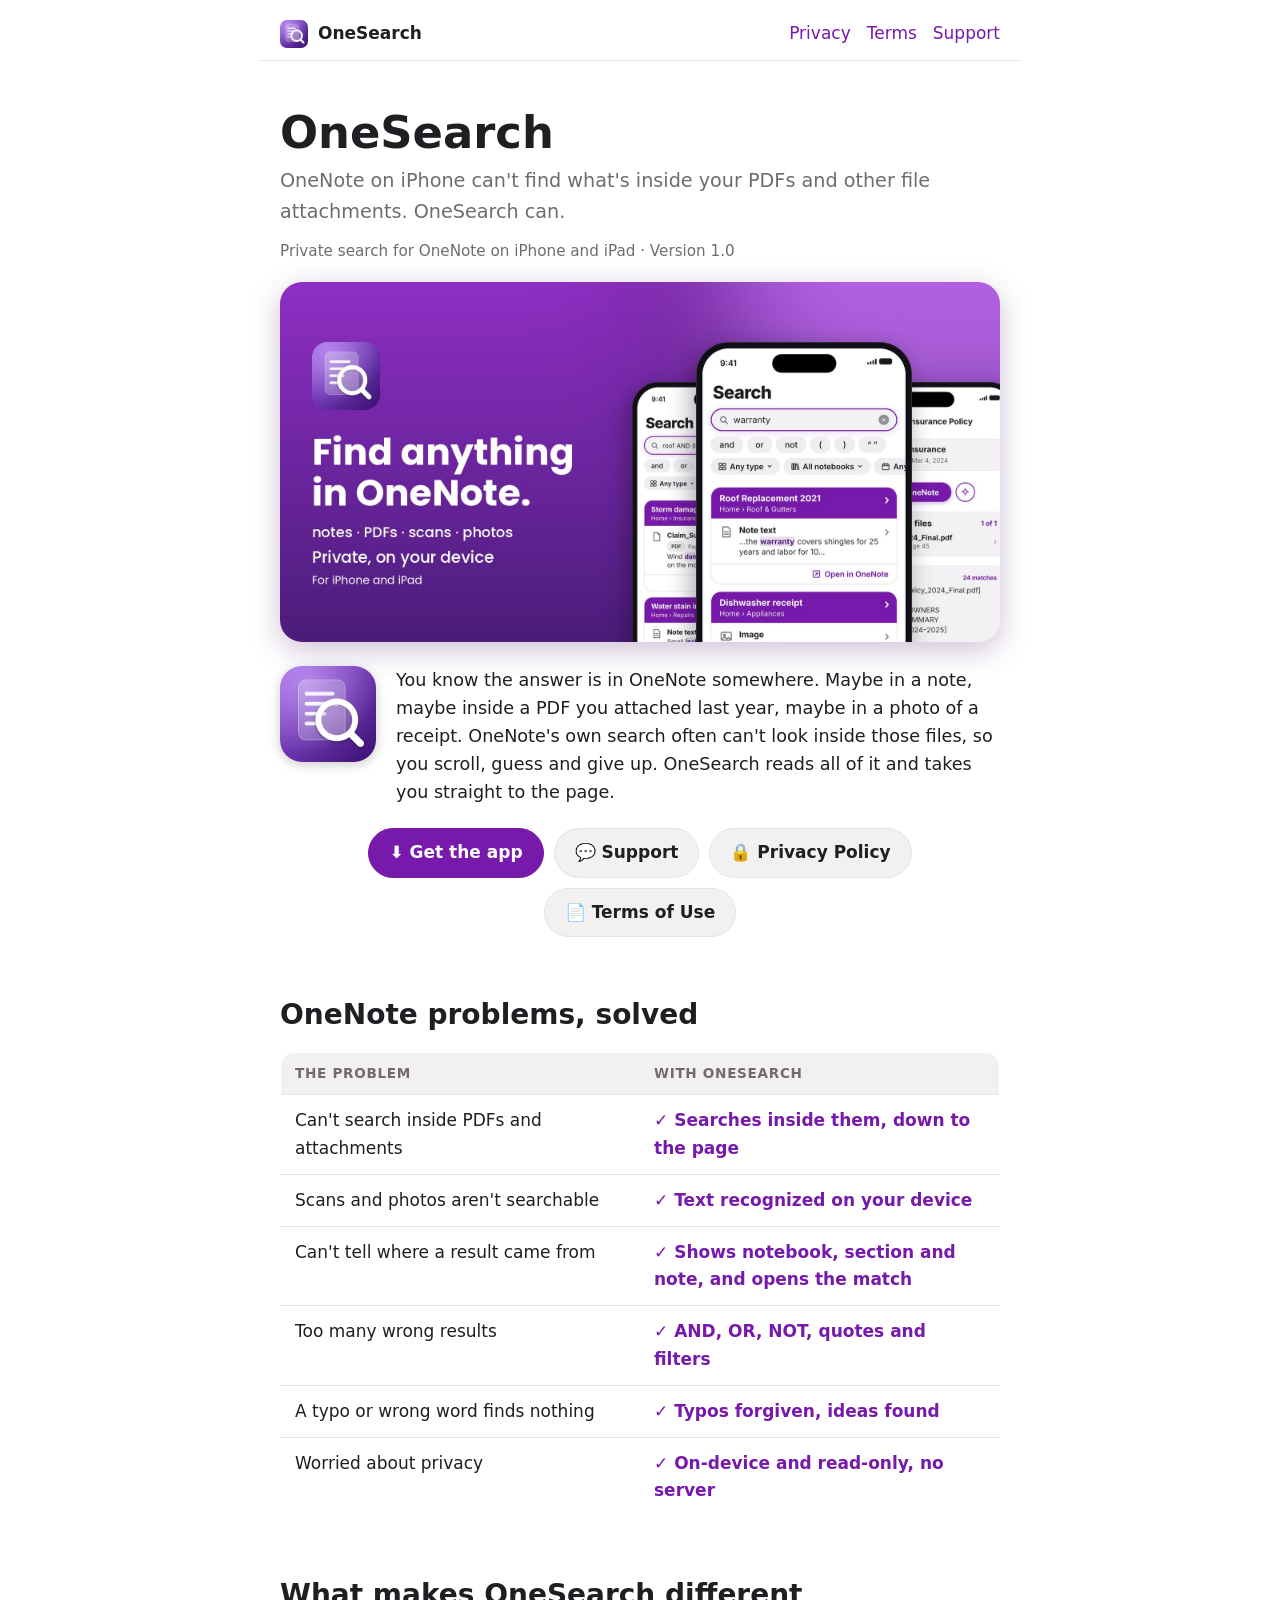
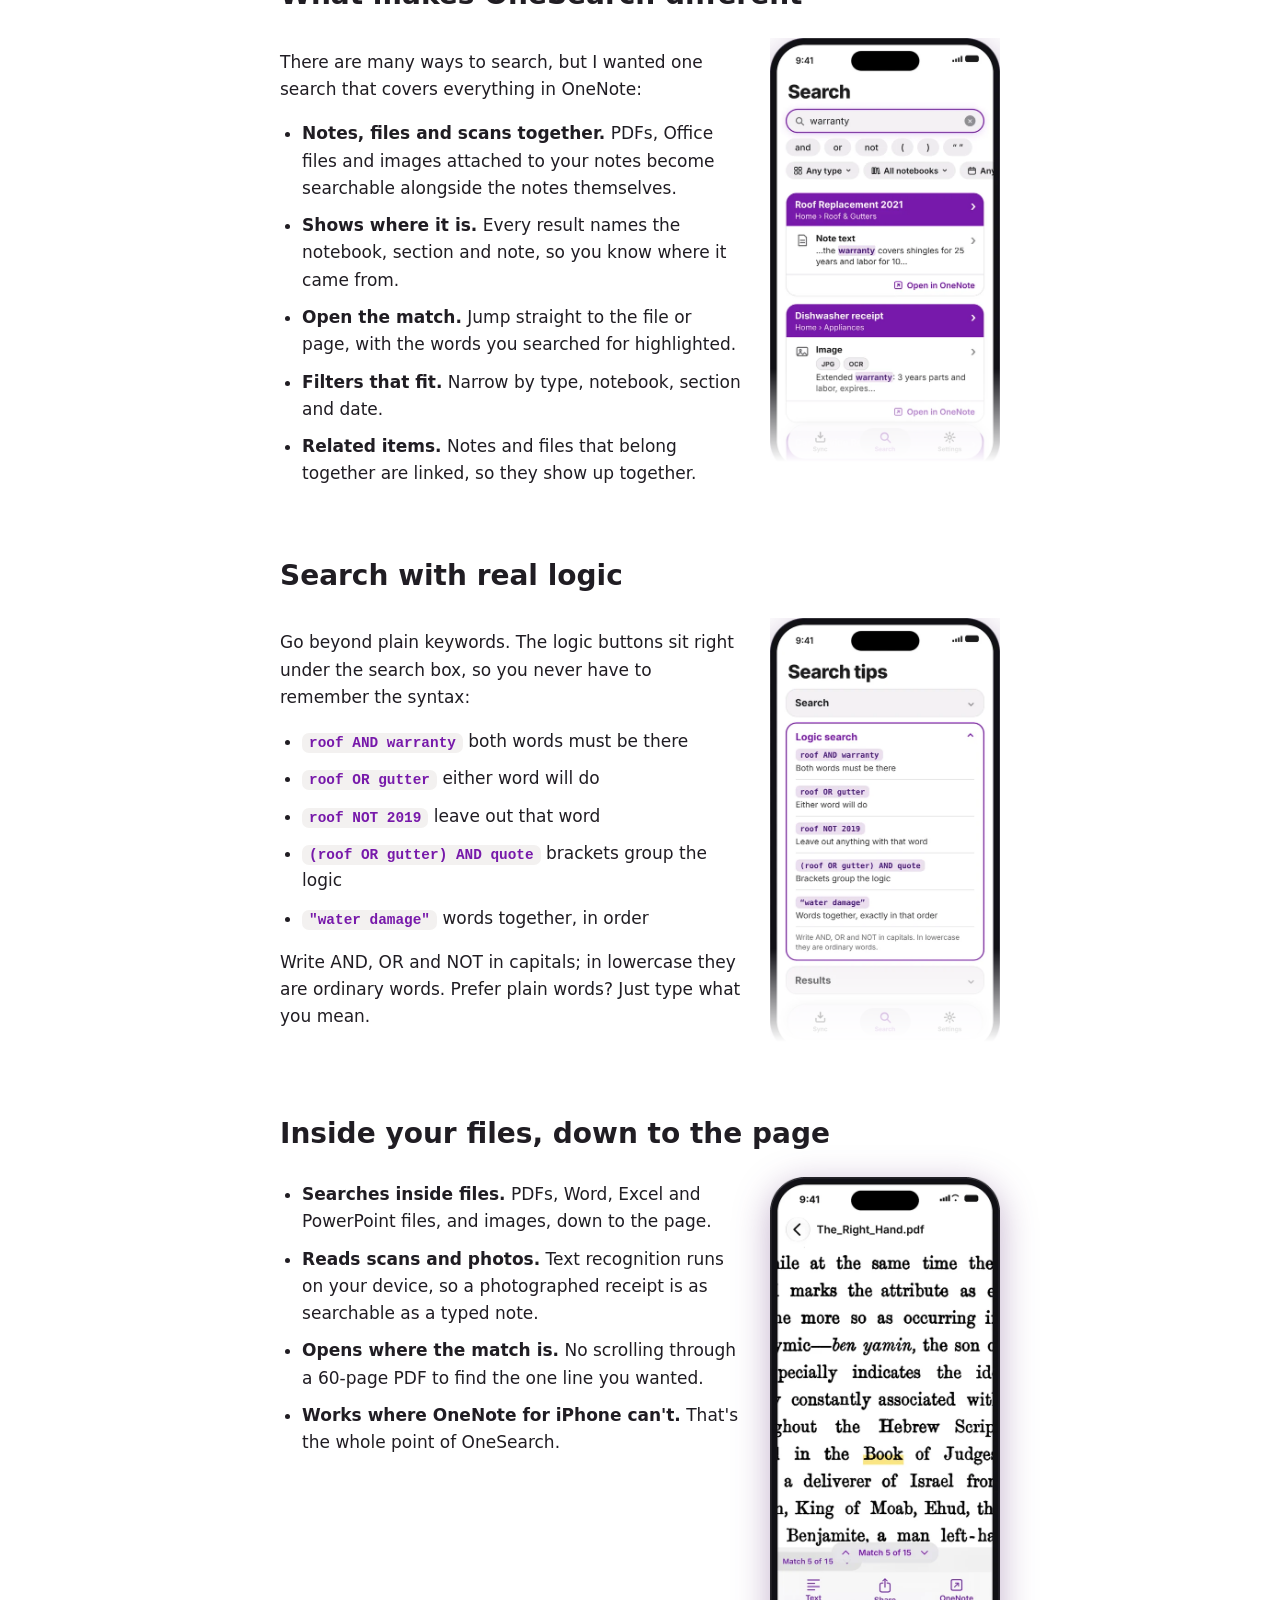
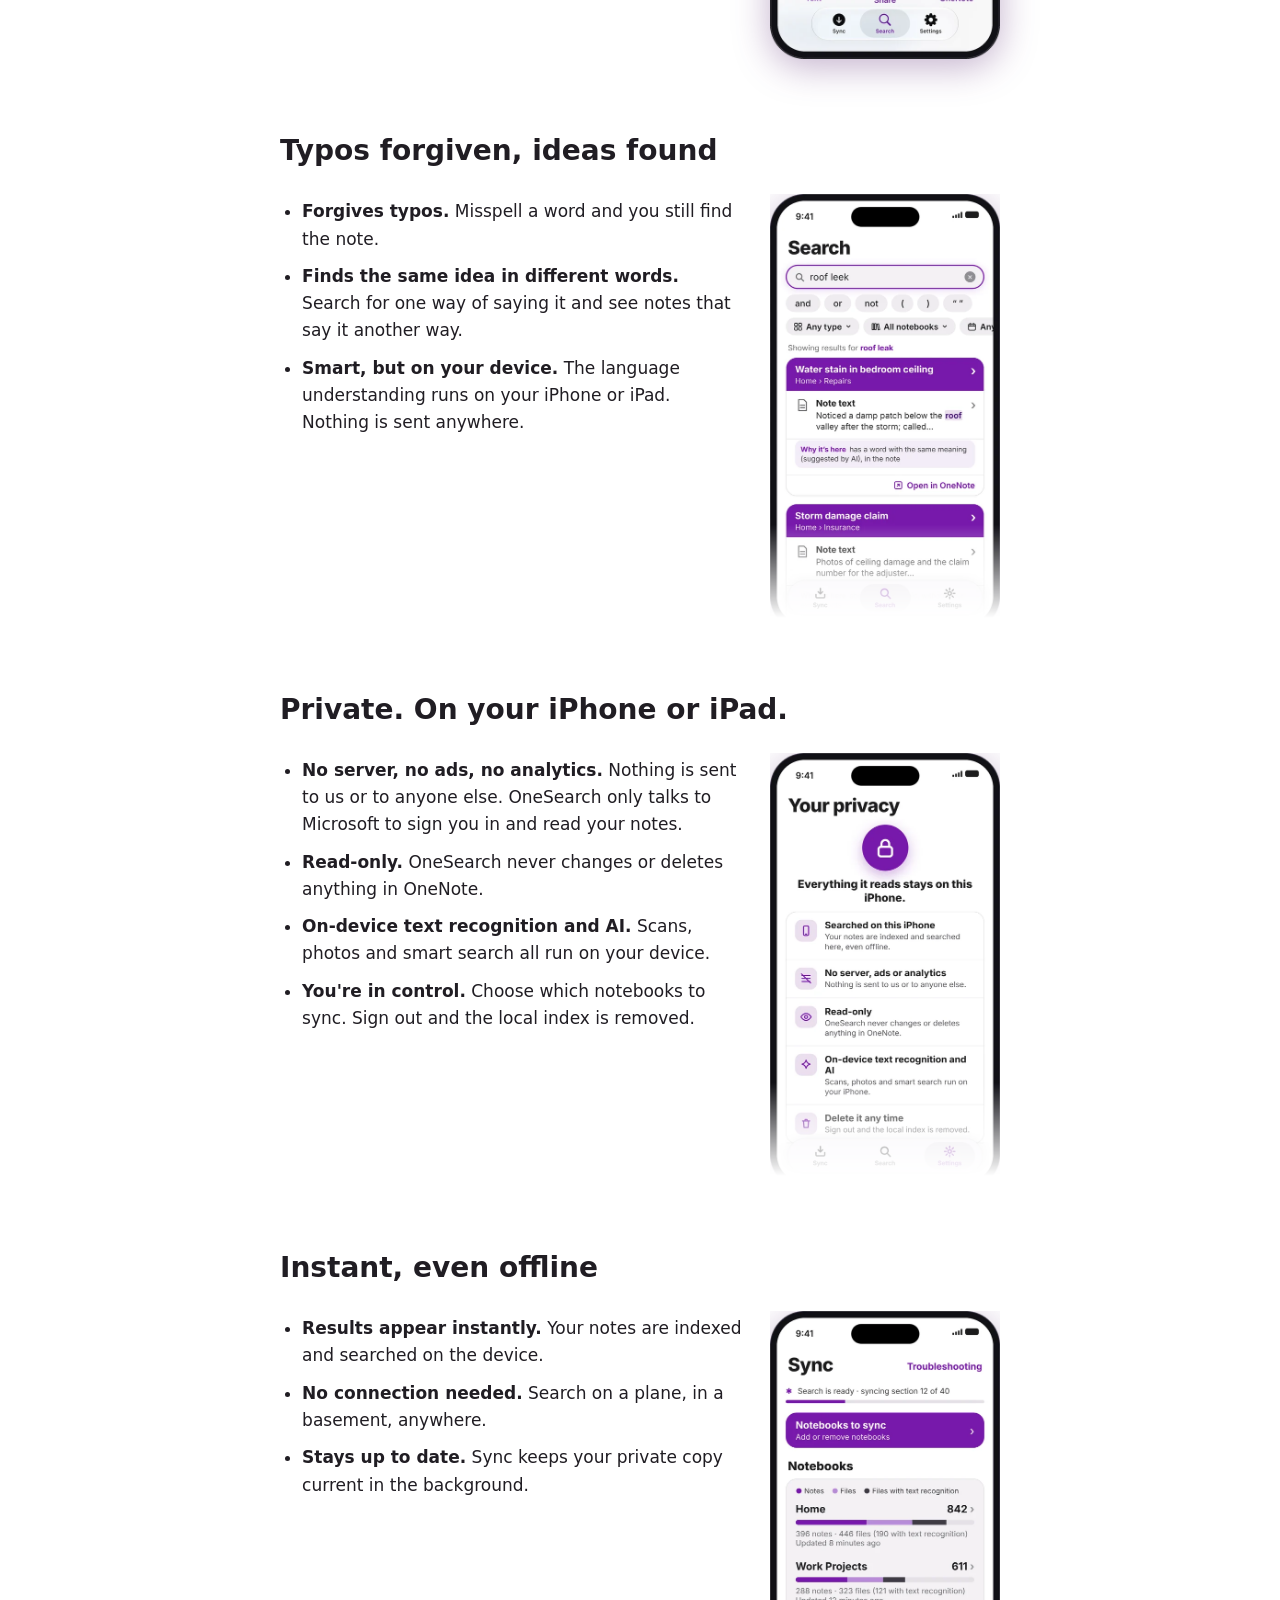
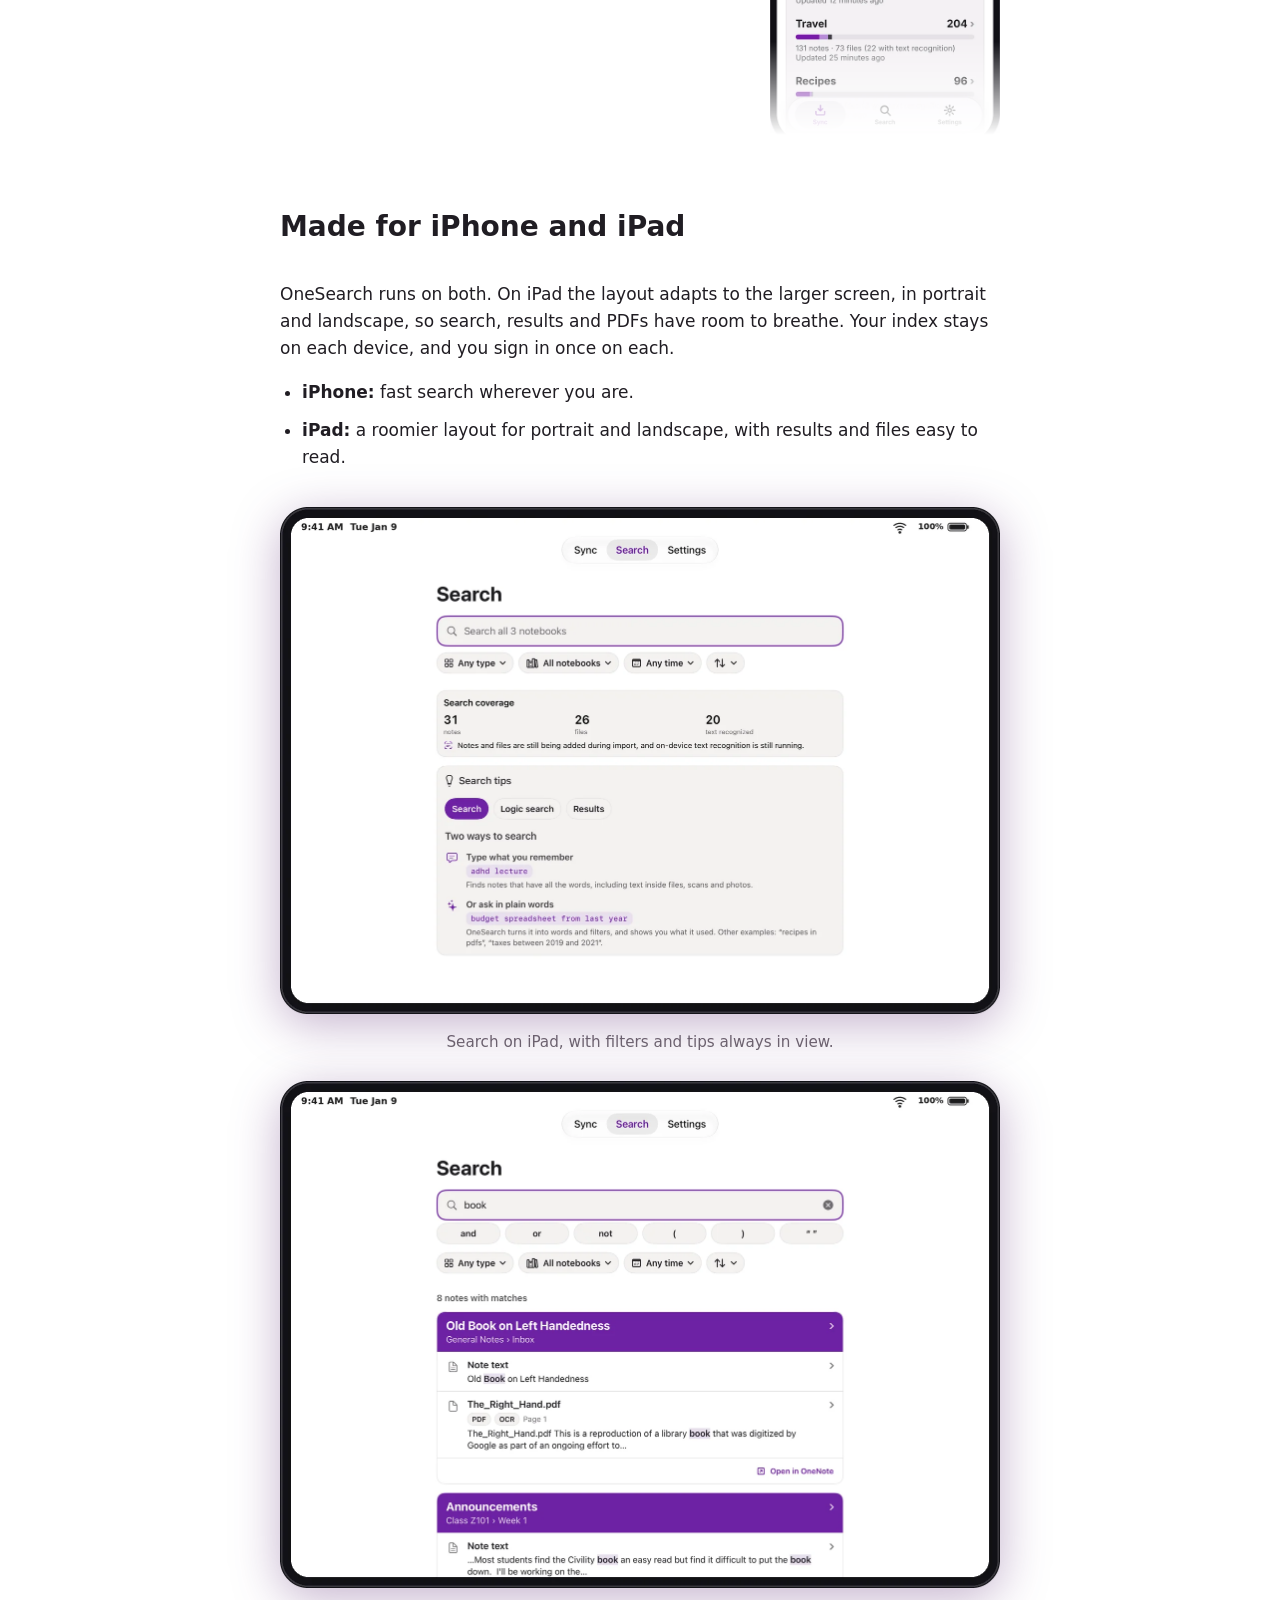
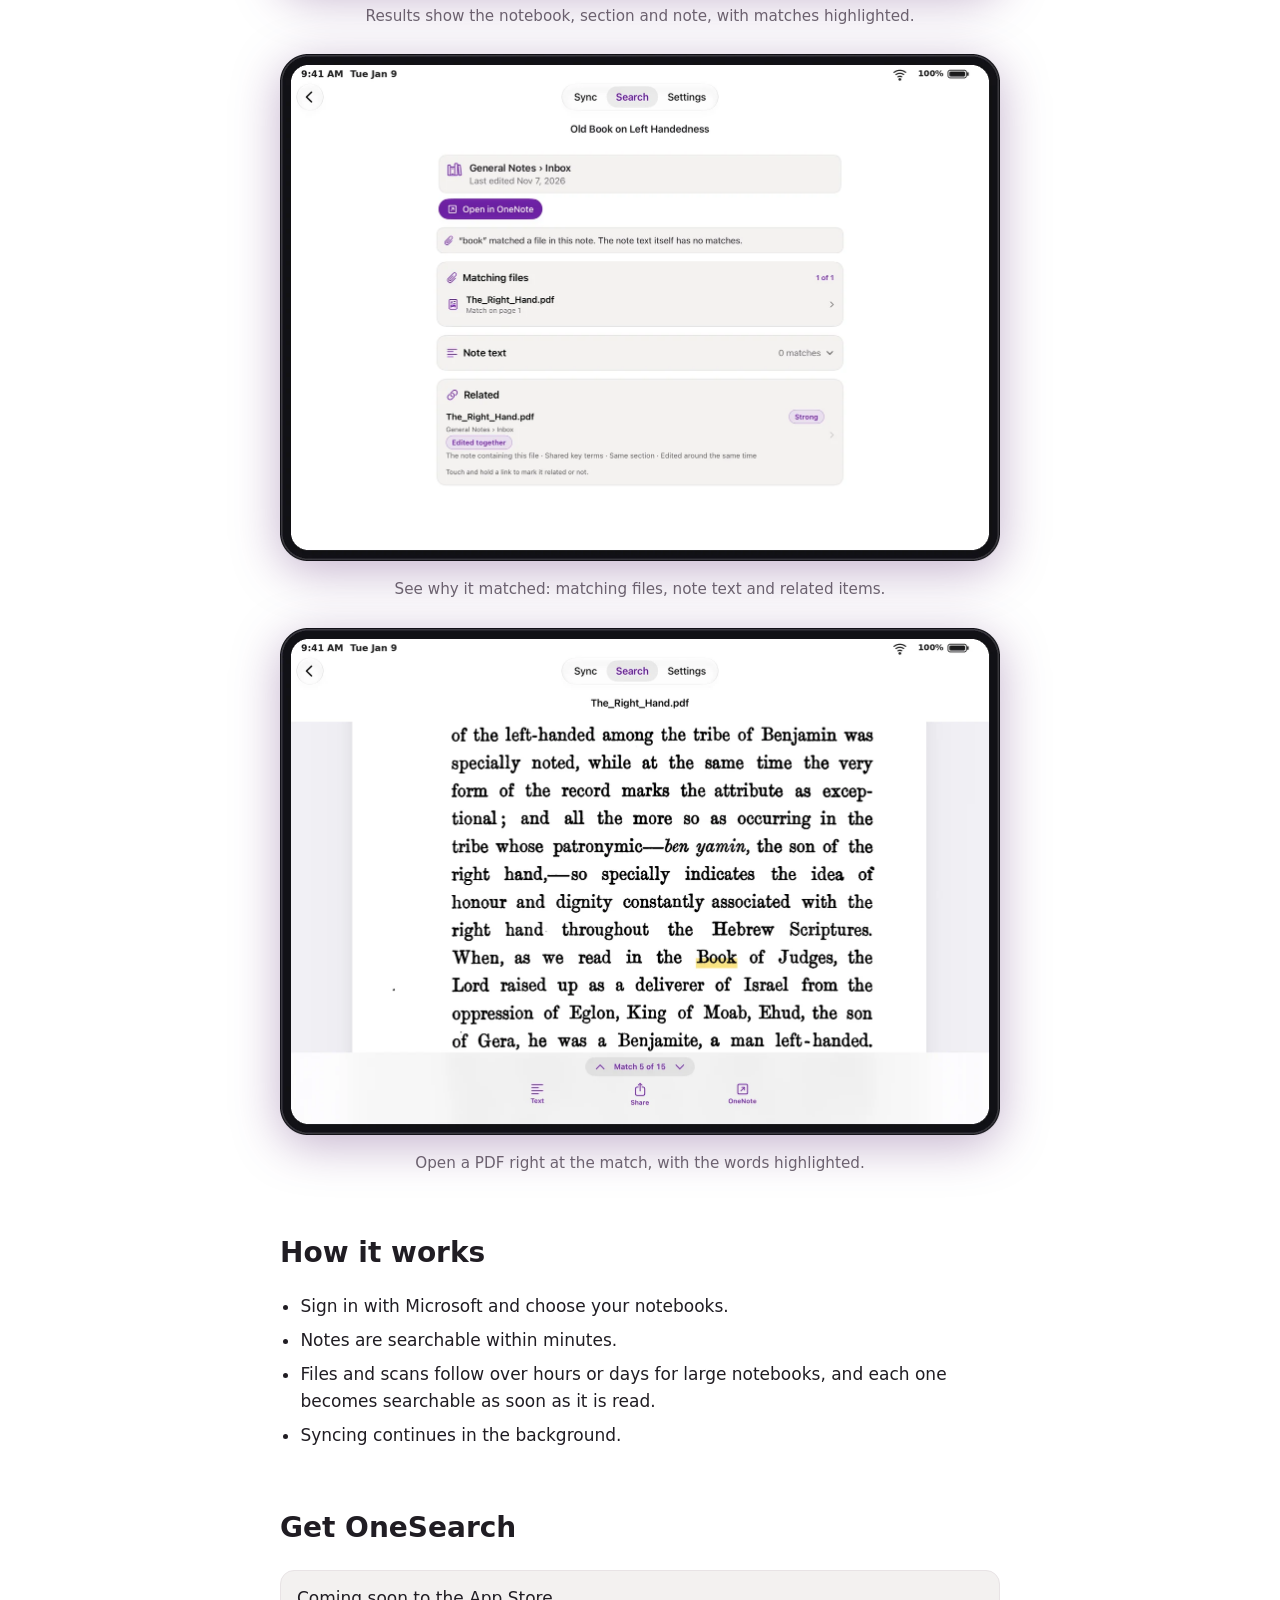
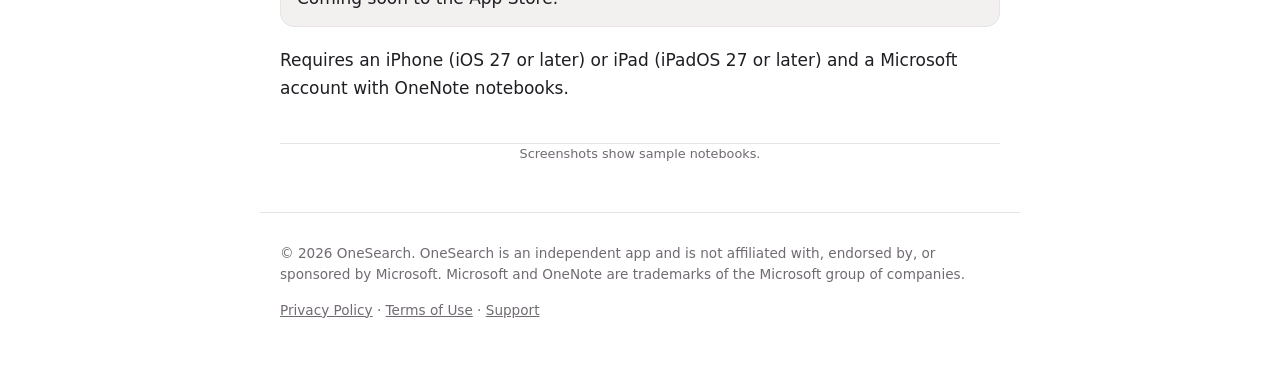
==== commit d1743b9b: "Add files via upload" ====
--- a/index.html
+++ b/index.html
@@ -1,14 +1,14 @@
 <!DOCTYPE html>
 <html lang="en"><head><meta charset="utf-8"><meta name="viewport" content="width=device-width,initial-scale=1">
 <title>OneSearch: find what OneNote can't</title>
-<meta name="description" content="OneNote on iPhone can't find what's inside your PDFs, scans and attachments. OneSearch can: private, on-device search with AND, OR and NOT logic, for iPhone and iPad.">
+<meta name="description" content="OneNote on iPhone can't find what's inside your PDFs and other file attachments. OneSearch can: private, on-device search with AND, OR and NOT logic, for iPhone and iPad.">
 <meta property="og:title" content="OneSearch: find what OneNote can't"><meta property="og:description" content="Search inside your PDFs, scans and attachments in OneNote. Private, on iPhone and iPad."><meta property="og:image" content="img/banner.jpg">
 <link rel="icon" href="favicon.png"><link rel="stylesheet" href="style.css"></head><body class="home">
 <header><a class="brand" href=""><img src="icon.png" alt="">OneSearch</a>
 <nav><a href="privacy/">Privacy</a><a href="terms/">Terms</a><a href="support/">Support</a></nav></header>
 <main>
 <h1>OneSearch</h1>
-<p class="tag">OneNote on iPhone can't find what's inside your PDFs, scans and attachments. OneSearch can.</p>
+<p class="tag">OneNote on iPhone can't find what's inside your PDFs and other file attachments. OneSearch can.</p>
 <p class="byline">Private search for OneNote on iPhone and iPad &middot; Version 1.0</p>
 <img class="banner" src="img/banner.jpg" width="1800" height="900" alt="OneSearch: find anything in OneNote. Notes, PDFs, scans and photos, private on your device, for iPhone and iPad.">
 <div class="intro"><img src="icon.png" alt="OneSearch app icon" width="96" height="96">
@@ -20,18 +20,19 @@
 <a class="pill" href="terms/">&#128196; Terms of Use</a>
 </div>
 
-<h2>Sound familiar?</h2>
-<ul class="pain">
-<li><strong>&ldquo;I know it's in there somewhere.&rdquo;</strong> One search covers your notes and every file attached to them.</li>
-<li><strong>&ldquo;OneNote can't search the PDF I attached.&rdquo;</strong> OneSearch reads inside PDFs, Word, Excel and PowerPoint files, down to the page.</li>
-<li><strong>&ldquo;It's just a scan or a photo.&rdquo;</strong> Text recognition runs on your device, so scans and photos become searchable.</li>
-<li><strong>&ldquo;Which notebook was that even in?&rdquo;</strong> Every result shows the notebook, section and note, and opens the match.</li>
-<li><strong>&ldquo;Too many results, none of them right.&rdquo;</strong> Combine words with AND, OR and NOT, group them, and narrow by type, notebook and date.</li>
-<li><strong>&ldquo;I can't remember the exact words.&rdquo;</strong> Typos are forgiven, and the same idea is found in different words.</li>
-<li><strong>&ldquo;I don't want my notes sent anywhere.&rdquo;</strong> No server, no ads, no analytics. Everything runs on your device, and OneSearch never changes your notes.</li>
-</ul>
+<h2>OneNote problems, solved</h2>
+<table class="fix">
+<thead><tr><th>The problem</th><th>With OneSearch</th></tr></thead>
+<tbody>
+<tr><td>Can't search inside PDFs and attachments</td><td>&#10003; Searches inside them, down to the page</td></tr>
+<tr><td>Scans and photos aren't searchable</td><td>&#10003; Text recognized on your device</td></tr>
+<tr><td>Can't tell where a result came from</td><td>&#10003; Shows notebook, section and note, and opens the match</td></tr>
+<tr><td>Too many wrong results</td><td>&#10003; AND, OR, NOT, quotes and filters</td></tr>
+<tr><td>A typo or wrong word finds nothing</td><td>&#10003; Typos forgiven, ideas found</td></tr>
+<tr><td>Worried about privacy</td><td>&#10003; On-device and read-only, no server</td></tr>
+</tbody></table>
 
-<h2>How OneSearch fixes it</h2>
+<h2>What makes OneSearch different</h2>
 <div class="sec" id="f1">
 <img class="phone" src="img/phone-1.webp" width="500" height="920" loading="lazy" alt="OneSearch results showing a note and a PDF, with the matching words highlighted">
 <p>There are many ways to search, but I wanted one search that covers everything in OneNote:</p>
@@ -60,7 +61,7 @@
 
 <h2>Inside your files, down to the page</h2>
 <div class="sec" id="f3">
-<img class="phone" src="img/phone-4.webp" width="500" height="920" loading="lazy" alt="A PDF opened to the matching page with the search words highlighted">
+<img class="phone full" src="img/phone-8.webp" width="500" height="1049" loading="lazy" alt="A PDF opened at the match on iPhone, with the search word highlighted">
 <ul class="feat">
 <li><strong>Searches inside files.</strong> PDFs, Word, Excel and PowerPoint files, and images, down to the page.</li>
 <li><strong>Reads scans and photos.</strong> Text recognition runs on your device, so a photographed receipt is as searchable as a typed note.</li>
--- a/style.css
+++ b/style.css
@@ -46,12 +46,15 @@
 body.home h2{font-size:1.75rem;margin:2em 0 .5em;text-align:left}
 .sec{display:flow-root}
 .sec .phone{float:right;width:230px;height:auto;margin:6px 0 14px 28px;-webkit-mask-image:linear-gradient(#000 78%,transparent);mask-image:linear-gradient(#000 78%,transparent);filter:drop-shadow(0 8px 18px rgba(60,0,90,.3))}
+.sec .phone.full{-webkit-mask-image:none;mask-image:none}
 .sec ul.feat{padding-left:1.3em;margin:.6em 0}
 .sec ul.feat li{margin:.6em 0}
 .sec code{font:600 .9rem ui-monospace,Menlo,monospace;background:var(--surf);color:var(--p);border-radius:7px;padding:2px 7px;white-space:nowrap}
-ul.pain{list-style:none;padding:0;margin:.6em 0}
-ul.pain li{background:var(--surf);border:1px solid var(--bd);border-radius:14px;padding:12px 16px;margin:10px 0}
-ul.pain li strong{display:block;color:var(--p);font-size:1.05rem;margin-bottom:2px}
+table.fix{width:100%;border-collapse:collapse;margin:14px 0;border:1px solid var(--bd);border-radius:14px;overflow:hidden}
+table.fix th{text-align:left;padding:10px 14px;background:var(--surf);font-size:.85rem;text-transform:uppercase;letter-spacing:.05em;color:var(--mut)}
+table.fix td{padding:12px 14px;border-top:1px solid var(--bd);vertical-align:top;width:50%}
+table.fix td+td{font-weight:600;color:var(--p)}
+@media(max-width:560px){table.fix td,table.fix th{padding:10px}}
 hr.div{border:0;border-top:1px solid var(--bd);margin:2.4em 0 0}
 figure.ipad{margin:26px 0;text-align:center}
 figure.ipad img{width:100%;height:auto;filter:drop-shadow(0 10px 24px rgba(60,0,90,.3))}
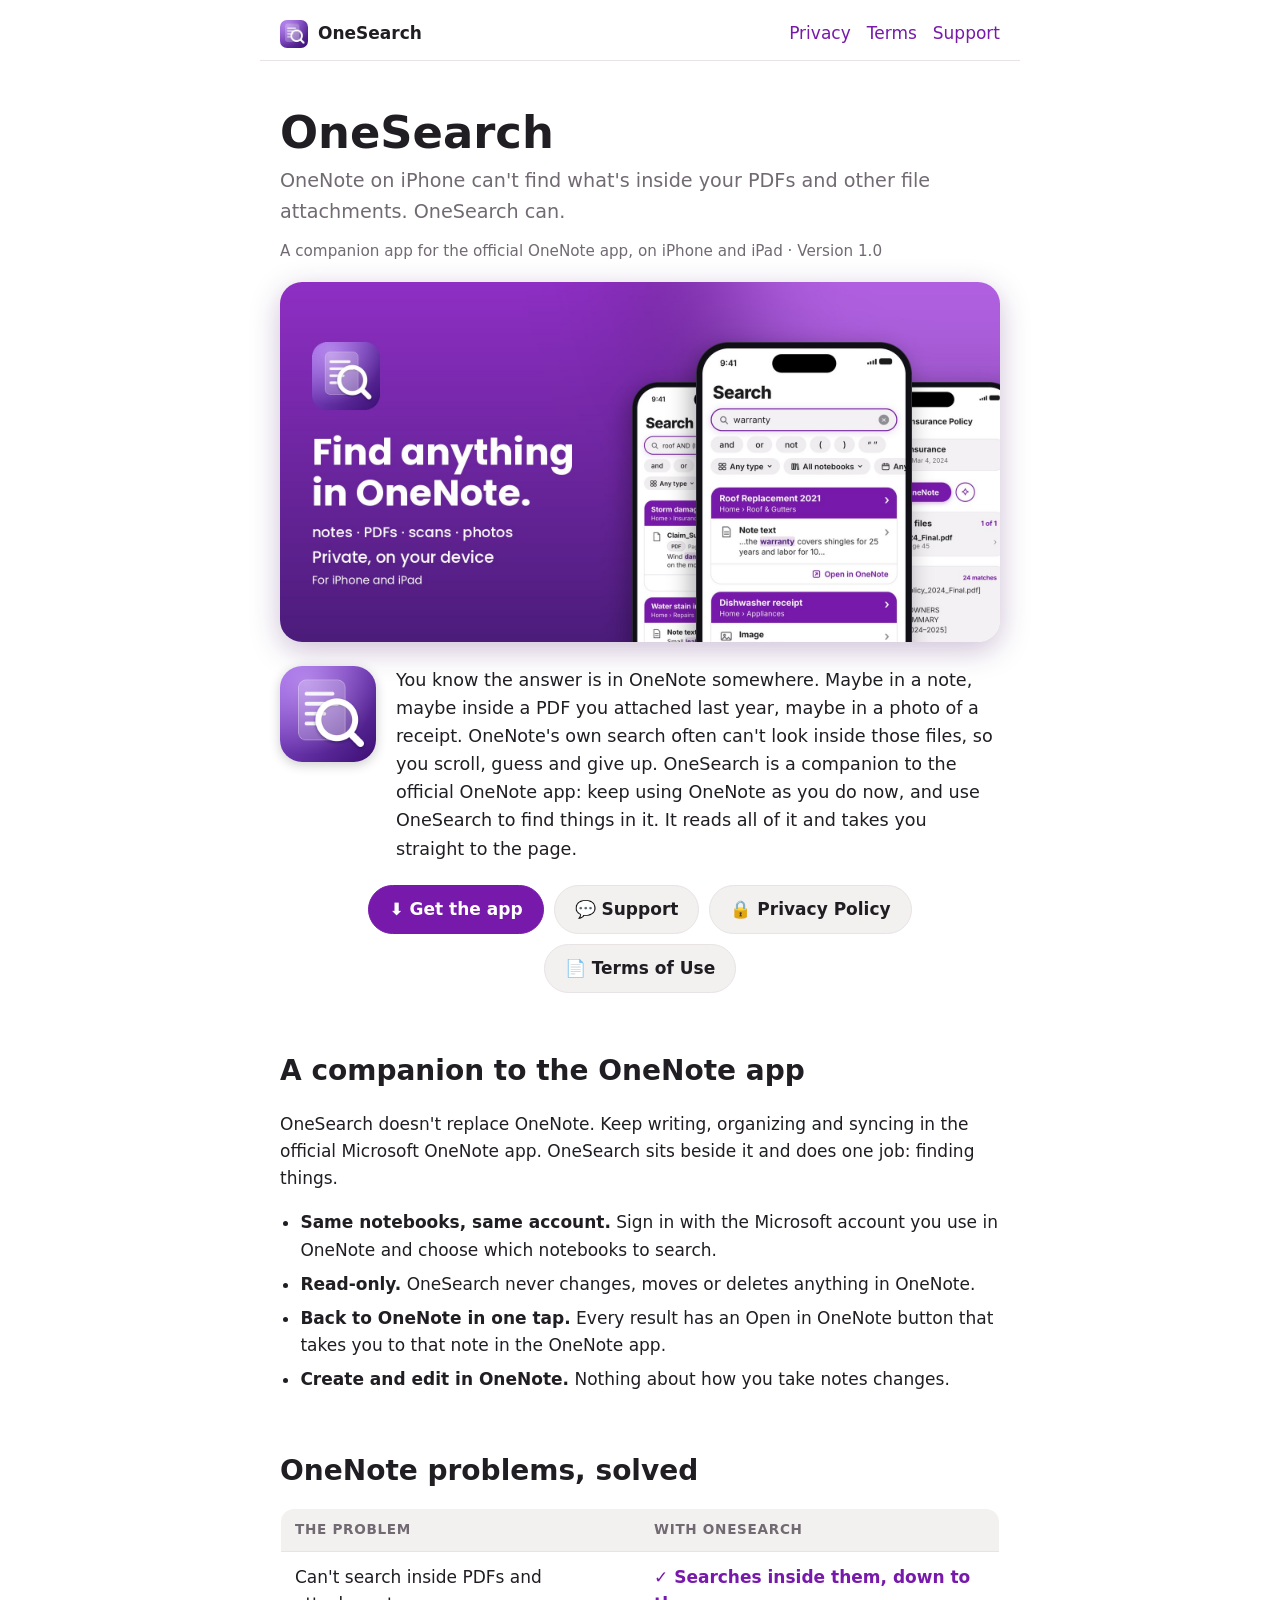
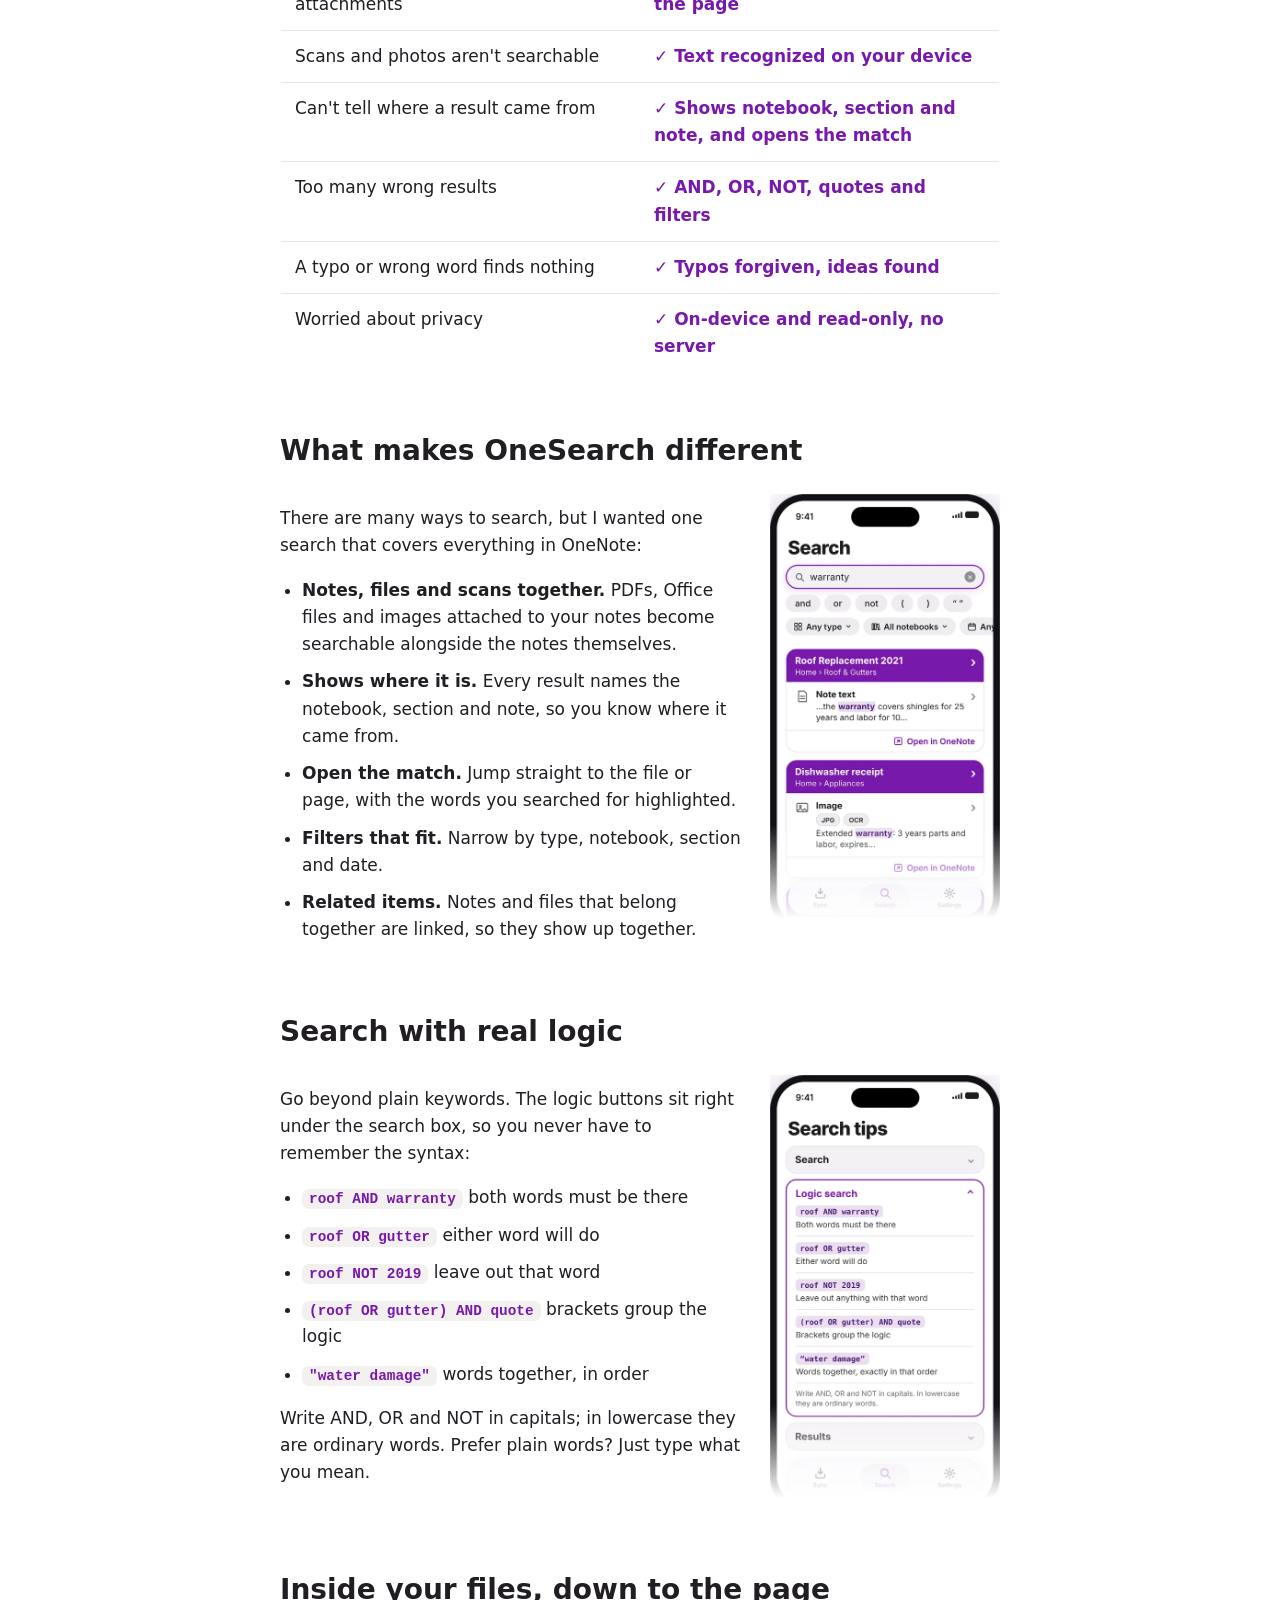
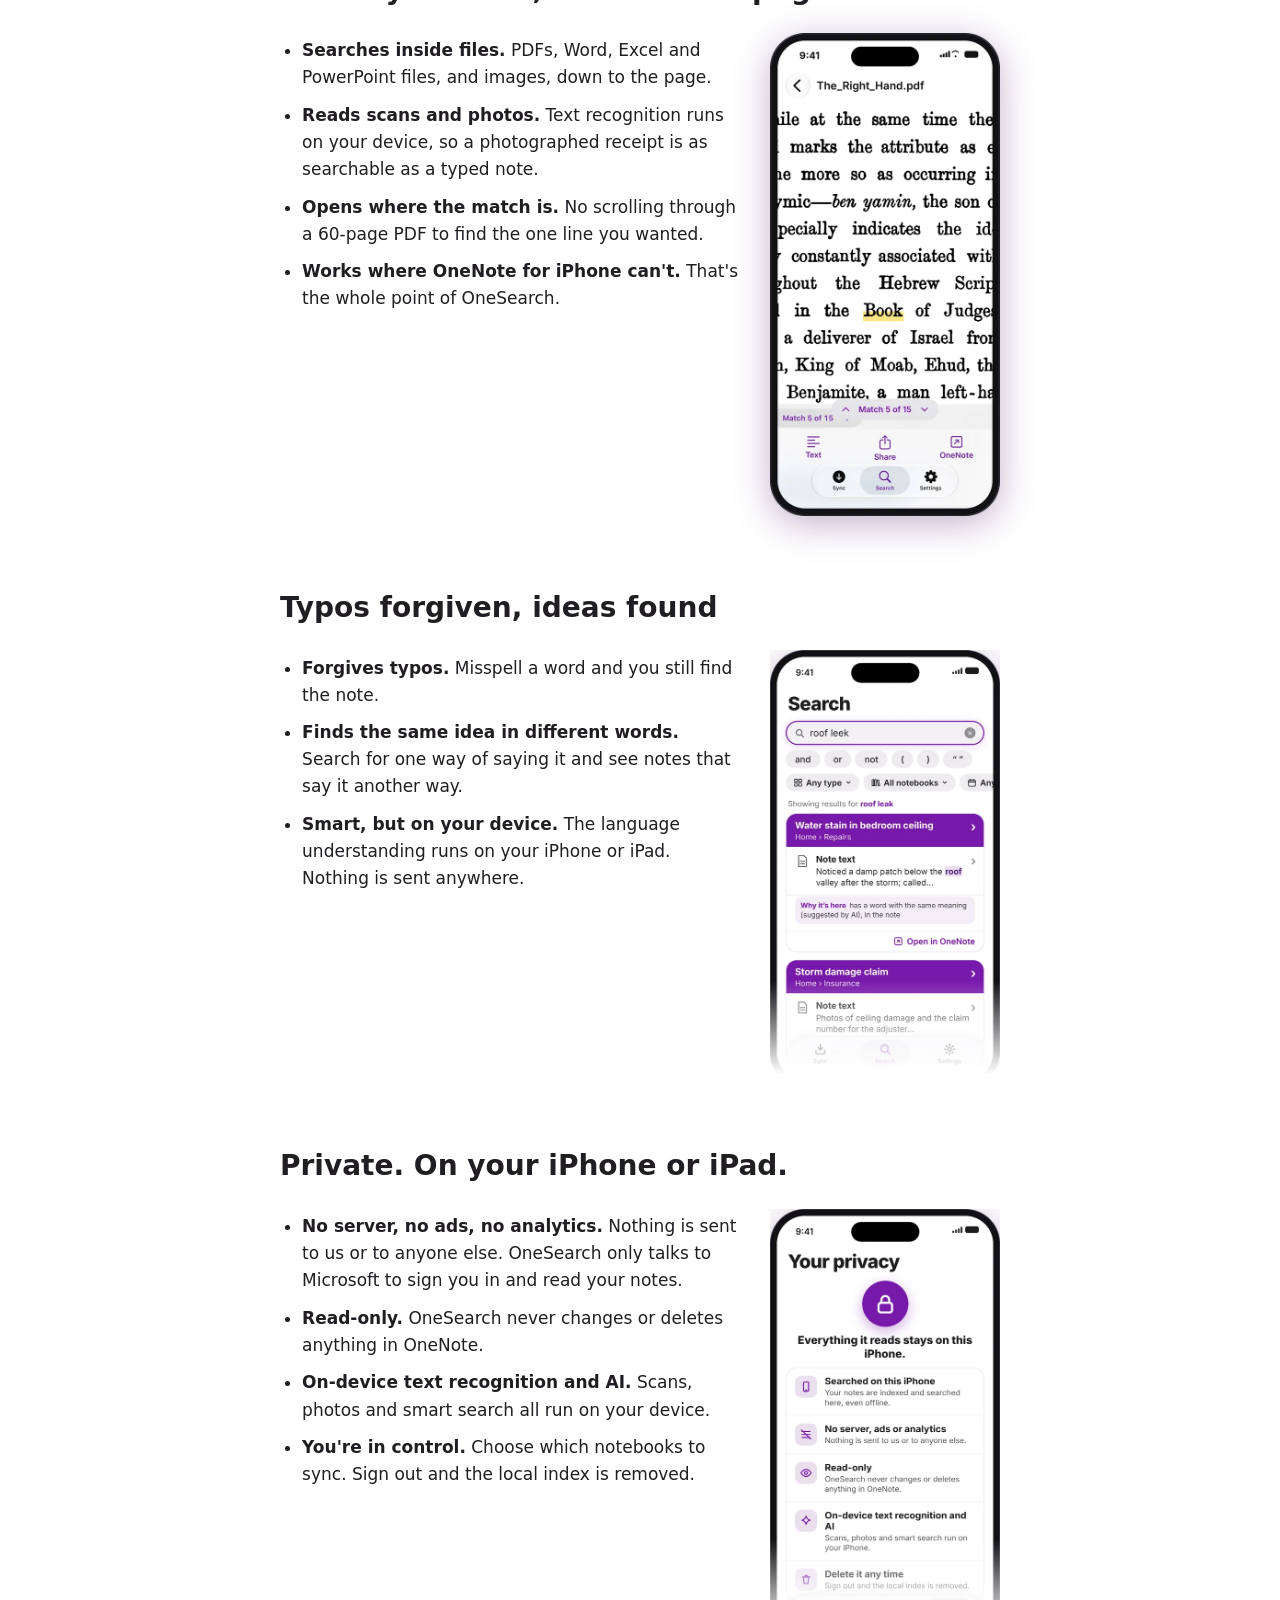
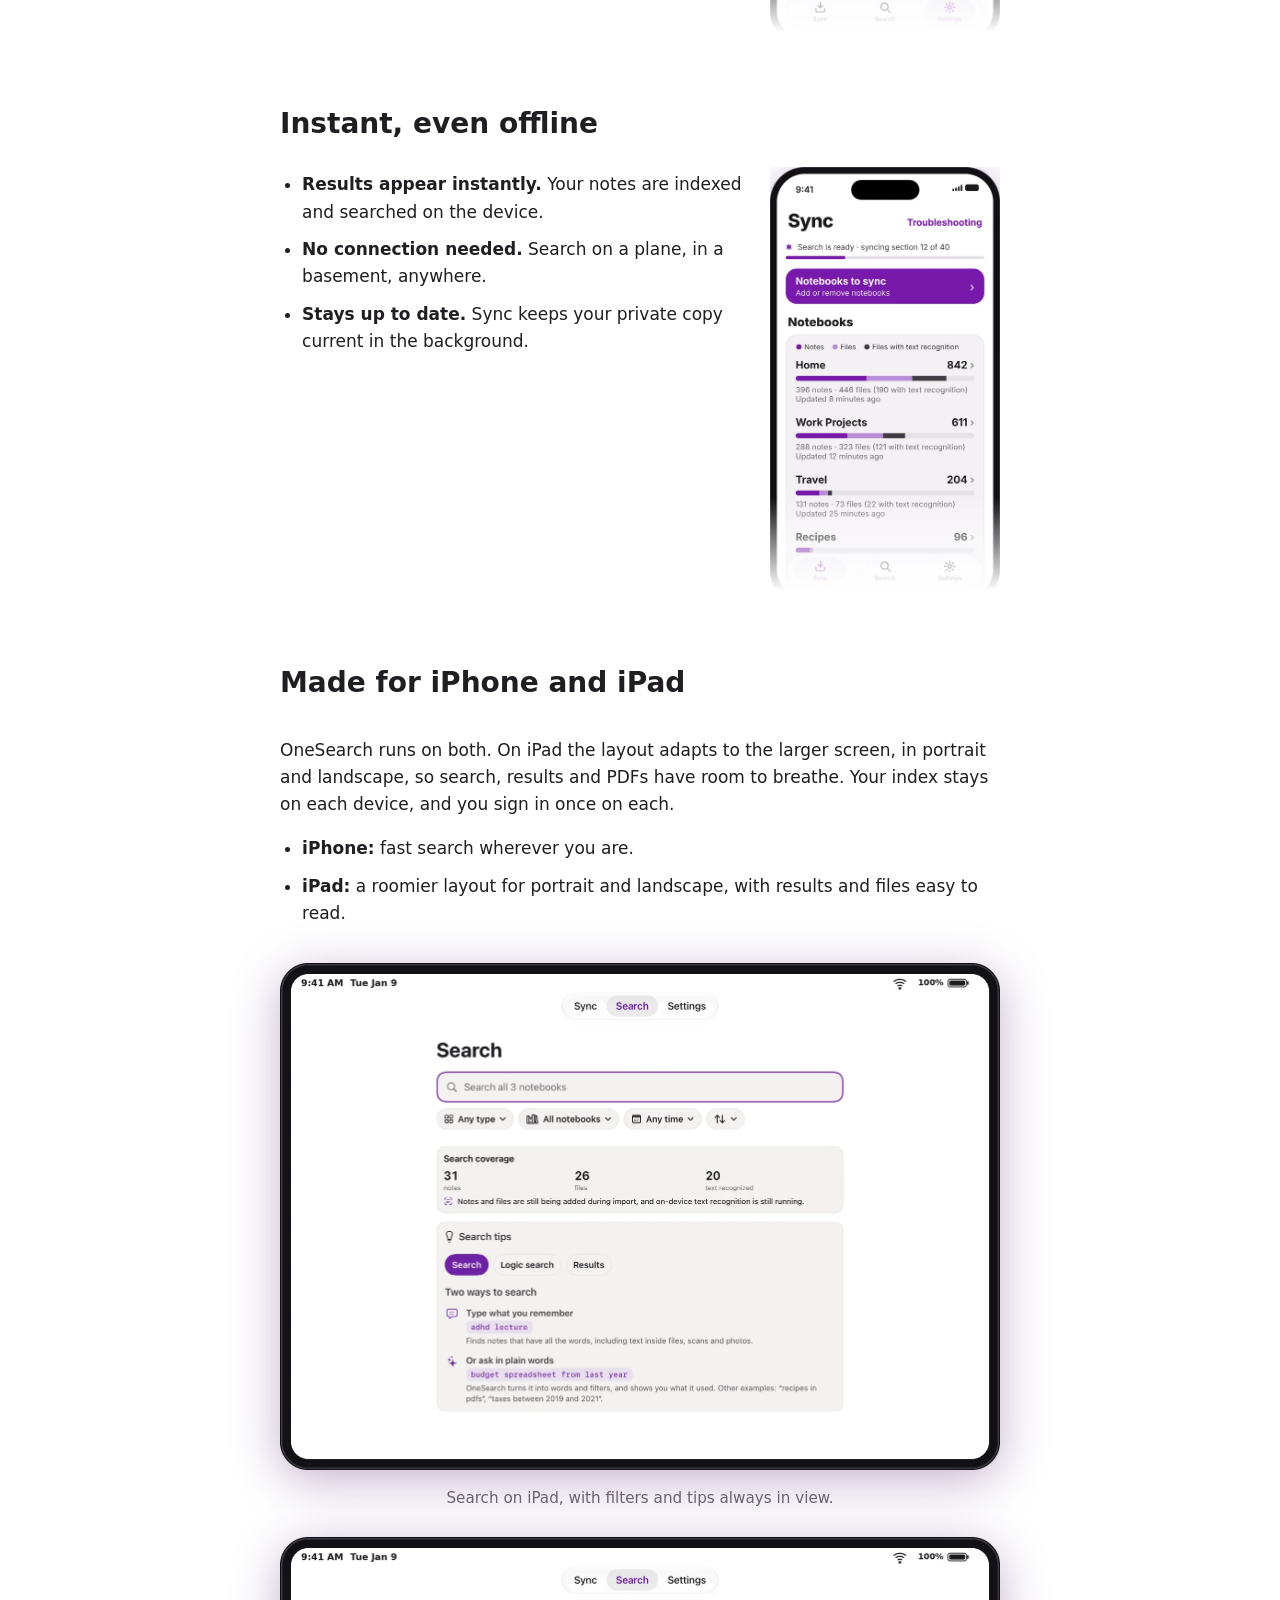
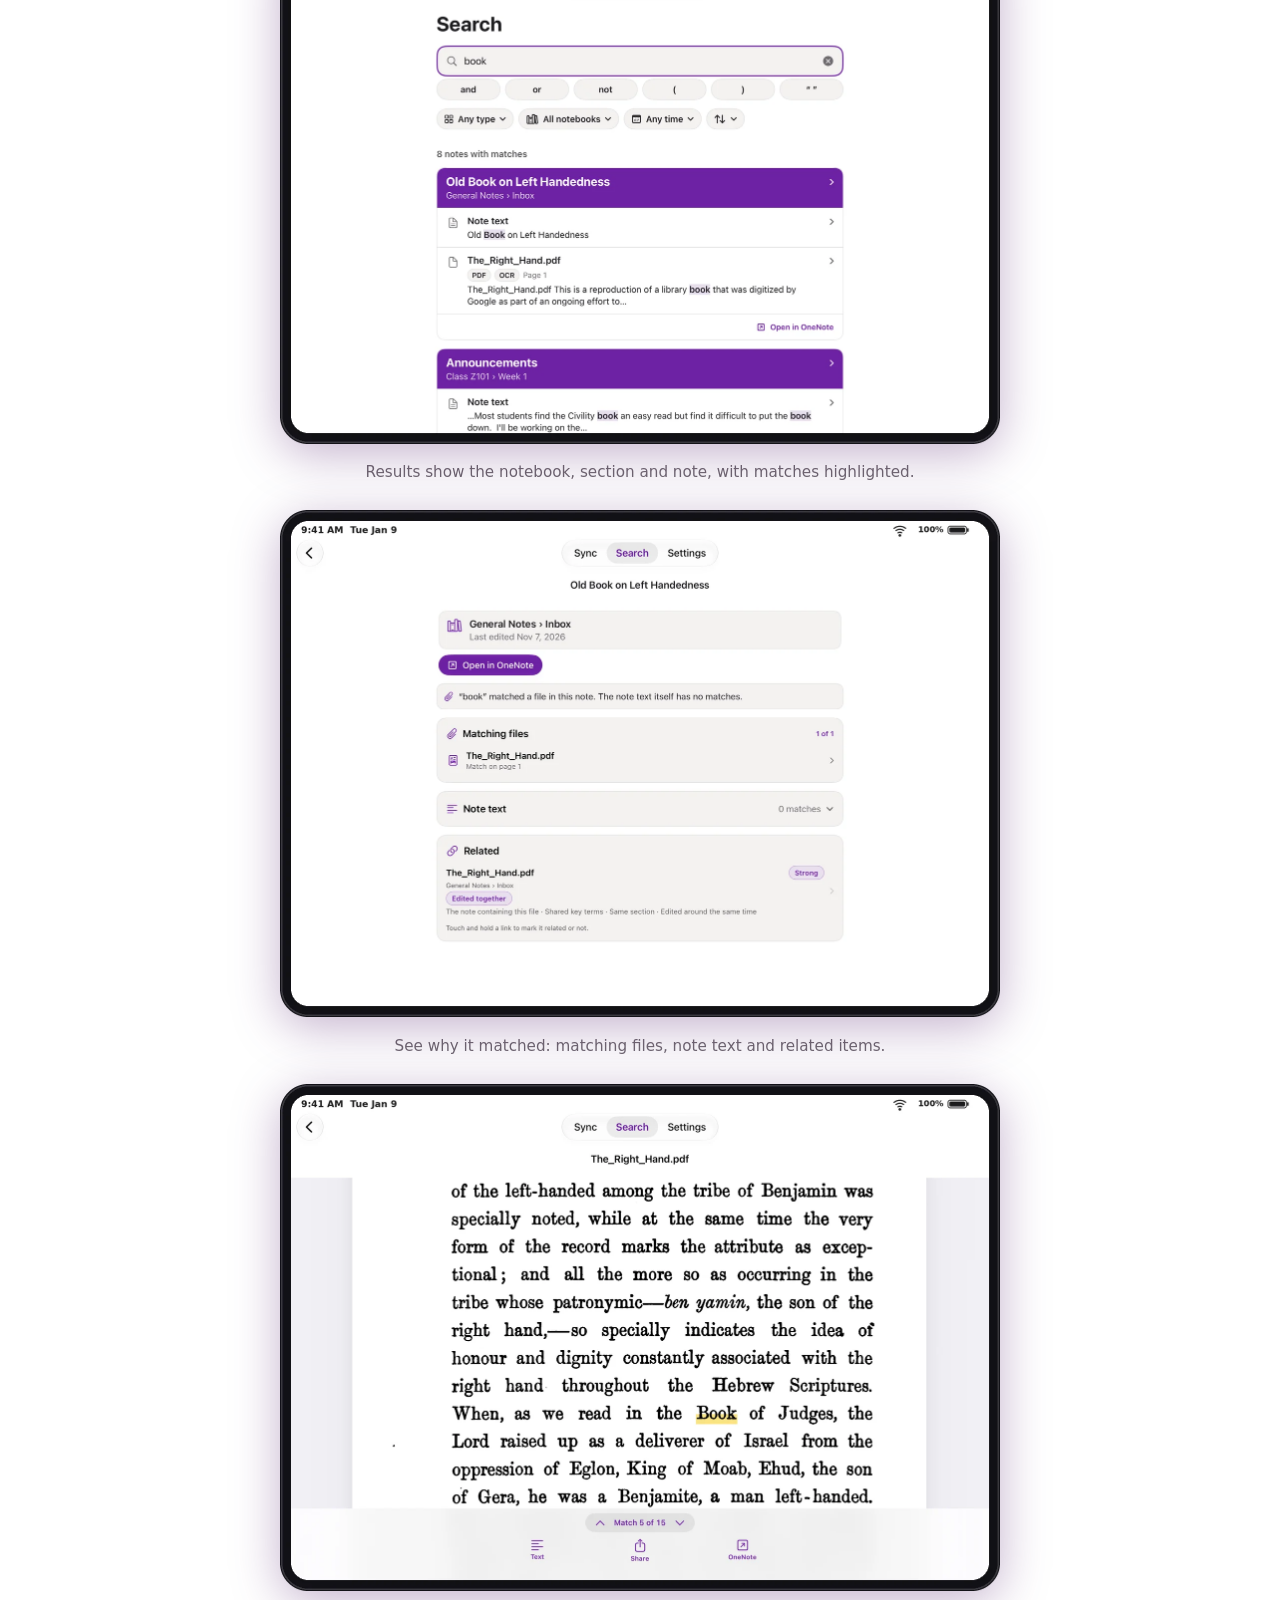
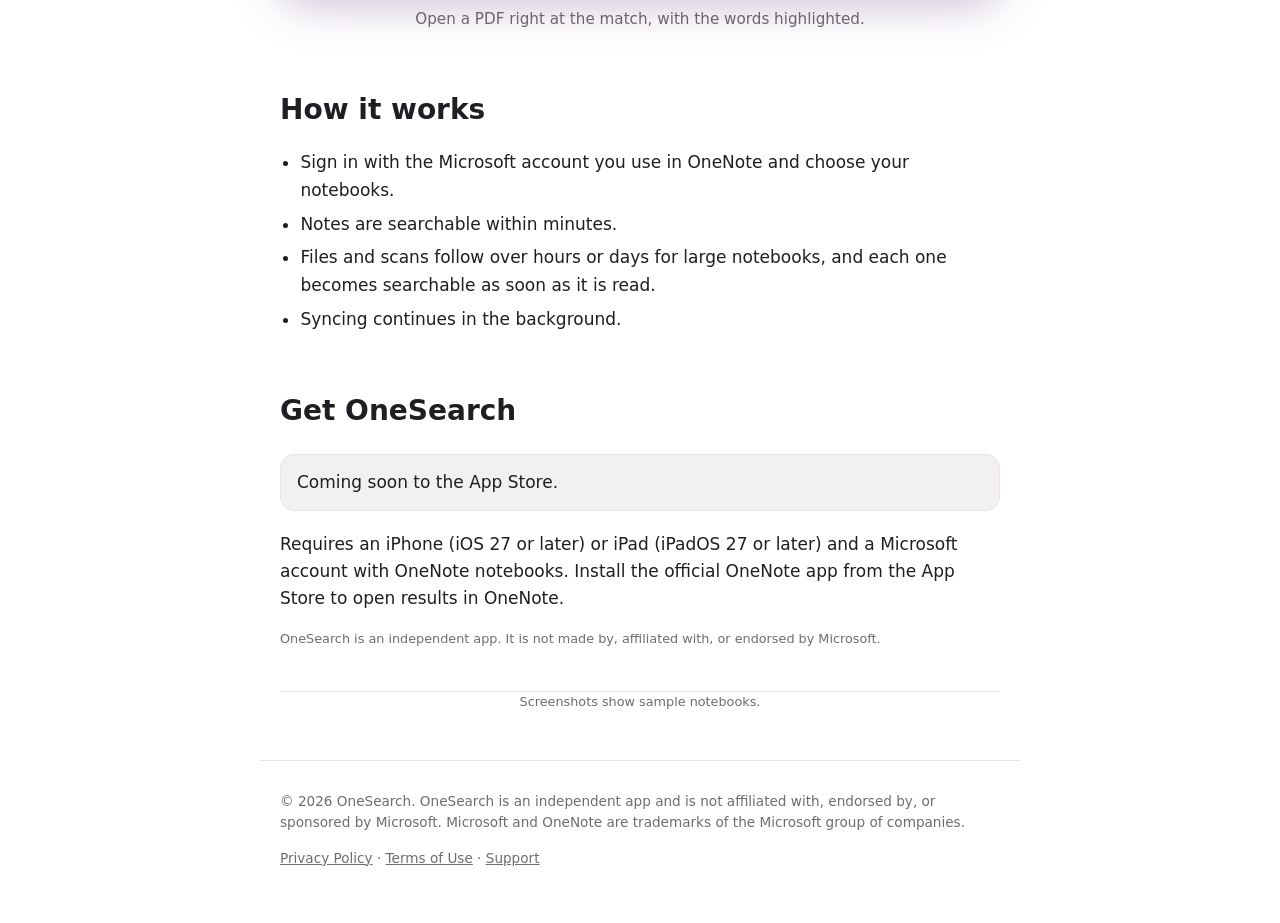
==== commit 78403b79: "Add files via upload" ====
--- a/index.html
+++ b/index.html
@@ -1,7 +1,7 @@
 <!DOCTYPE html>
 <html lang="en"><head><meta charset="utf-8"><meta name="viewport" content="width=device-width,initial-scale=1">
 <title>OneSearch: find what OneNote can't</title>
-<meta name="description" content="OneNote on iPhone can't find what's inside your PDFs and other file attachments. OneSearch can: private, on-device search with AND, OR and NOT logic, for iPhone and iPad.">
+<meta name="description" content="OneSearch, a companion app for OneNote. OneNote on iPhone can't find what's inside your PDFs and other file attachments. OneSearch can: private, on-device search with AND, OR and NOT logic, for iPhone and iPad.">
 <meta property="og:title" content="OneSearch: find what OneNote can't"><meta property="og:description" content="Search inside your PDFs, scans and attachments in OneNote. Private, on iPhone and iPad."><meta property="og:image" content="img/banner.jpg">
 <link rel="icon" href="favicon.png"><link rel="stylesheet" href="style.css"></head><body class="home">
 <header><a class="brand" href=""><img src="icon.png" alt="">OneSearch</a>
@@ -9,16 +9,25 @@
 <main>
 <h1>OneSearch</h1>
 <p class="tag">OneNote on iPhone can't find what's inside your PDFs and other file attachments. OneSearch can.</p>
-<p class="byline">Private search for OneNote on iPhone and iPad &middot; Version 1.0</p>
+<p class="byline">A companion app for the official OneNote app, on iPhone and iPad &middot; Version 1.0</p>
 <img class="banner" src="img/banner.jpg" width="1800" height="900" alt="OneSearch: find anything in OneNote. Notes, PDFs, scans and photos, private on your device, for iPhone and iPad.">
 <div class="intro"><img src="icon.png" alt="OneSearch app icon" width="96" height="96">
-<p>You know the answer is in OneNote somewhere. Maybe in a note, maybe inside a PDF you attached last year, maybe in a photo of a receipt. OneNote's own search often can't look inside those files, so you scroll, guess and give up. OneSearch reads all of it and takes you straight to the page.</p></div>
+<p>You know the answer is in OneNote somewhere. Maybe in a note, maybe inside a PDF you attached last year, maybe in a photo of a receipt. OneNote's own search often can't look inside those files, so you scroll, guess and give up. OneSearch is a companion to the official OneNote app: keep using OneNote as you do now, and use OneSearch to find things in it. It reads all of it and takes you straight to the page.</p></div>
 <div class="pills">
 <a class="pill primary" href="#get">&#11015;&#65039; Get the app</a>
 <a class="pill" href="support/">&#128172; Support</a>
 <a class="pill" href="privacy/">&#128274; Privacy Policy</a>
 <a class="pill" href="terms/">&#128196; Terms of Use</a>
 </div>
+
+<h2>A companion to the OneNote app</h2>
+<p>OneSearch doesn't replace OneNote. Keep writing, organizing and syncing in the official Microsoft OneNote app. OneSearch sits beside it and does one job: finding things.</p>
+<ul class="feat">
+<li><strong>Same notebooks, same account.</strong> Sign in with the Microsoft account you use in OneNote and choose which notebooks to search.</li>
+<li><strong>Read-only.</strong> OneSearch never changes, moves or deletes anything in OneNote.</li>
+<li><strong>Back to OneNote in one tap.</strong> Every result has an Open in OneNote button that takes you to that note in the OneNote app.</li>
+<li><strong>Create and edit in OneNote.</strong> Nothing about how you take notes changes.</li>
+</ul>
 
 <h2>OneNote problems, solved</h2>
 <table class="fix">
@@ -117,7 +126,7 @@
 
 <h2>How it works</h2>
 <ul class="feat">
-<li>Sign in with Microsoft and choose your notebooks.</li>
+<li>Sign in with the Microsoft account you use in OneNote and choose your notebooks.</li>
 <li>Notes are searchable within minutes.</li>
 <li>Files and scans follow over hours or days for large notebooks, and each one becomes searchable as soon as it is read.</li>
 <li>Syncing continues in the background.</li>
@@ -125,7 +134,8 @@
 
 <h2 id="get">Get OneSearch</h2>
 <div class="note">Coming soon to the App Store. <!-- Replace this note with the App Store badge link when the app is live: <a href="https://apps.apple.com/app/id[APP ID]">Download on the App Store</a> --></div>
-<p>Requires an iPhone (iOS 27 or later) or iPad (iPadOS 27 or later) and a Microsoft account with OneNote notebooks.</p>
+<p>Requires an iPhone (iOS 27 or later) or iPad (iPadOS 27 or later) and a Microsoft account with OneNote notebooks. Install the official OneNote app from the App Store to open results in OneNote.</p>
+<p class="fine" style="text-align:left">OneSearch is an independent app. It is not made by, affiliated with, or endorsed by Microsoft.</p>
 
 <hr class="div">
 <p class="fine">Screenshots show sample notebooks.</p>
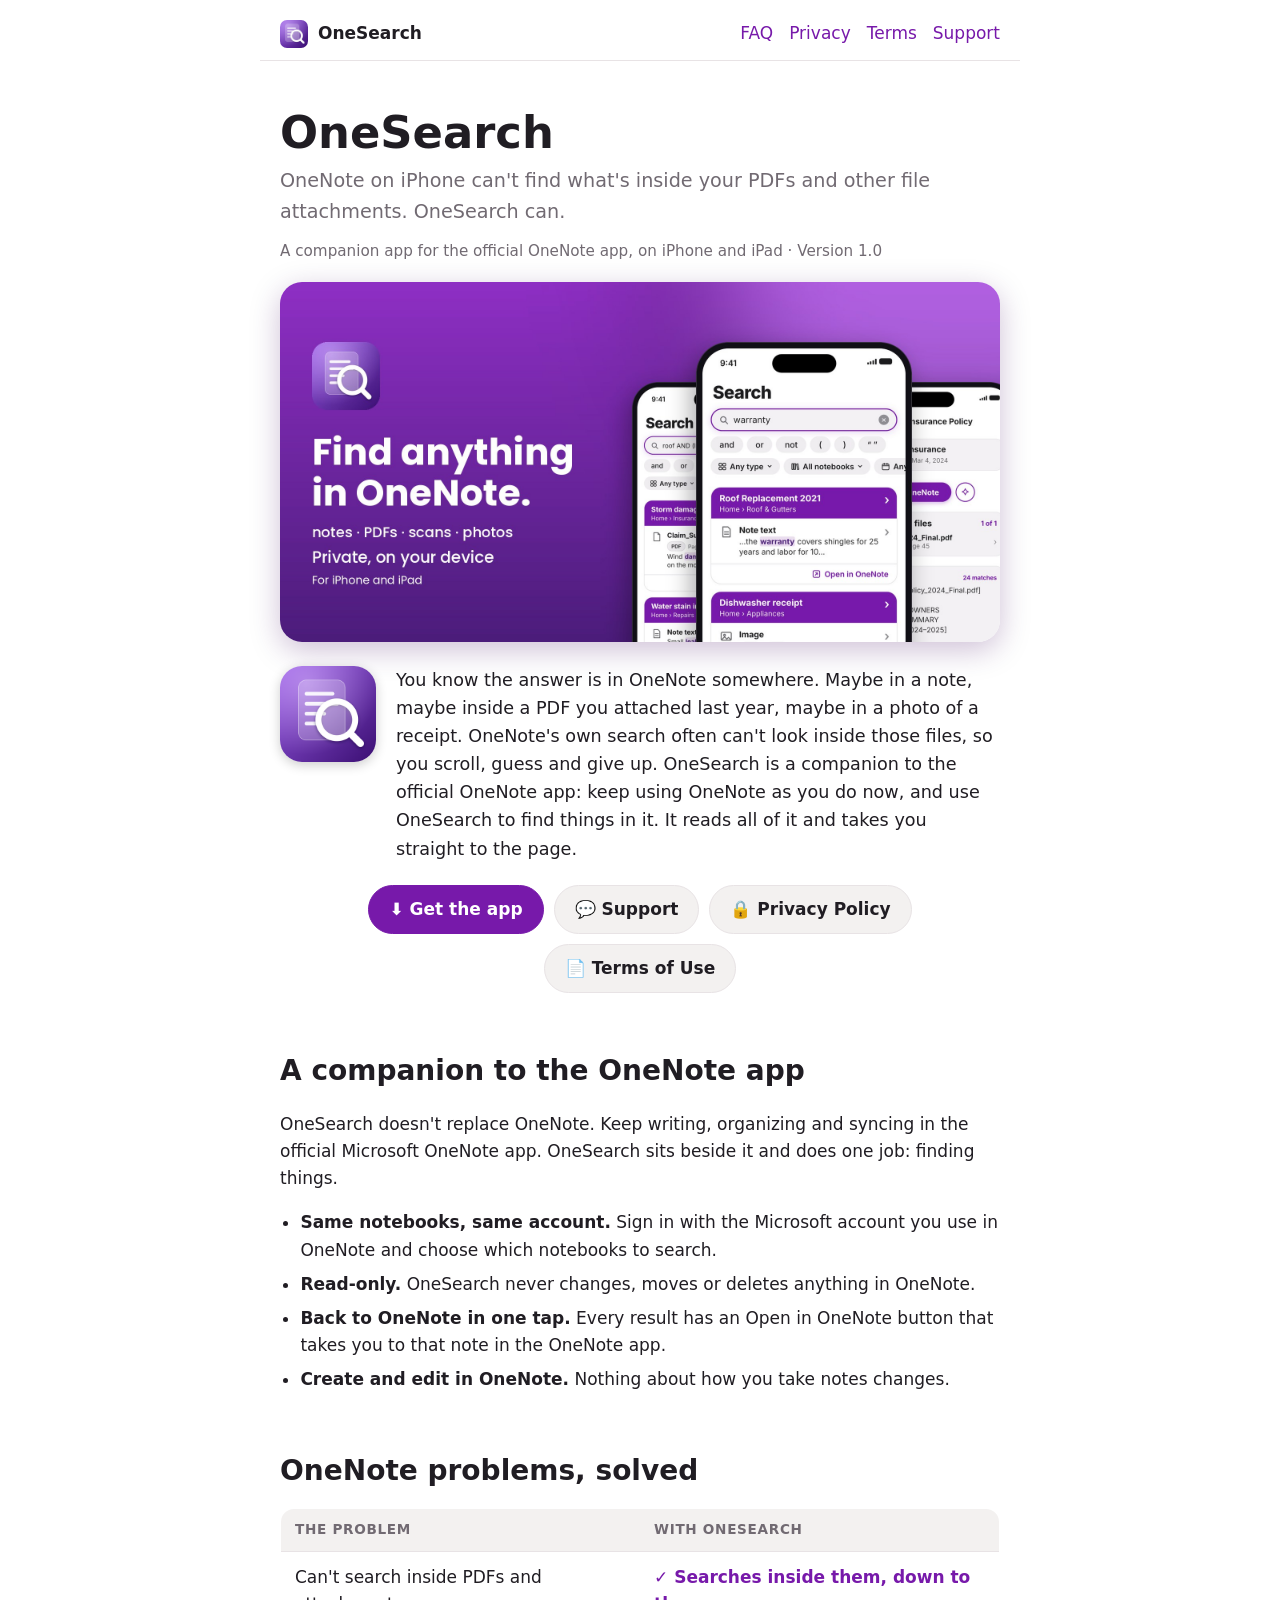
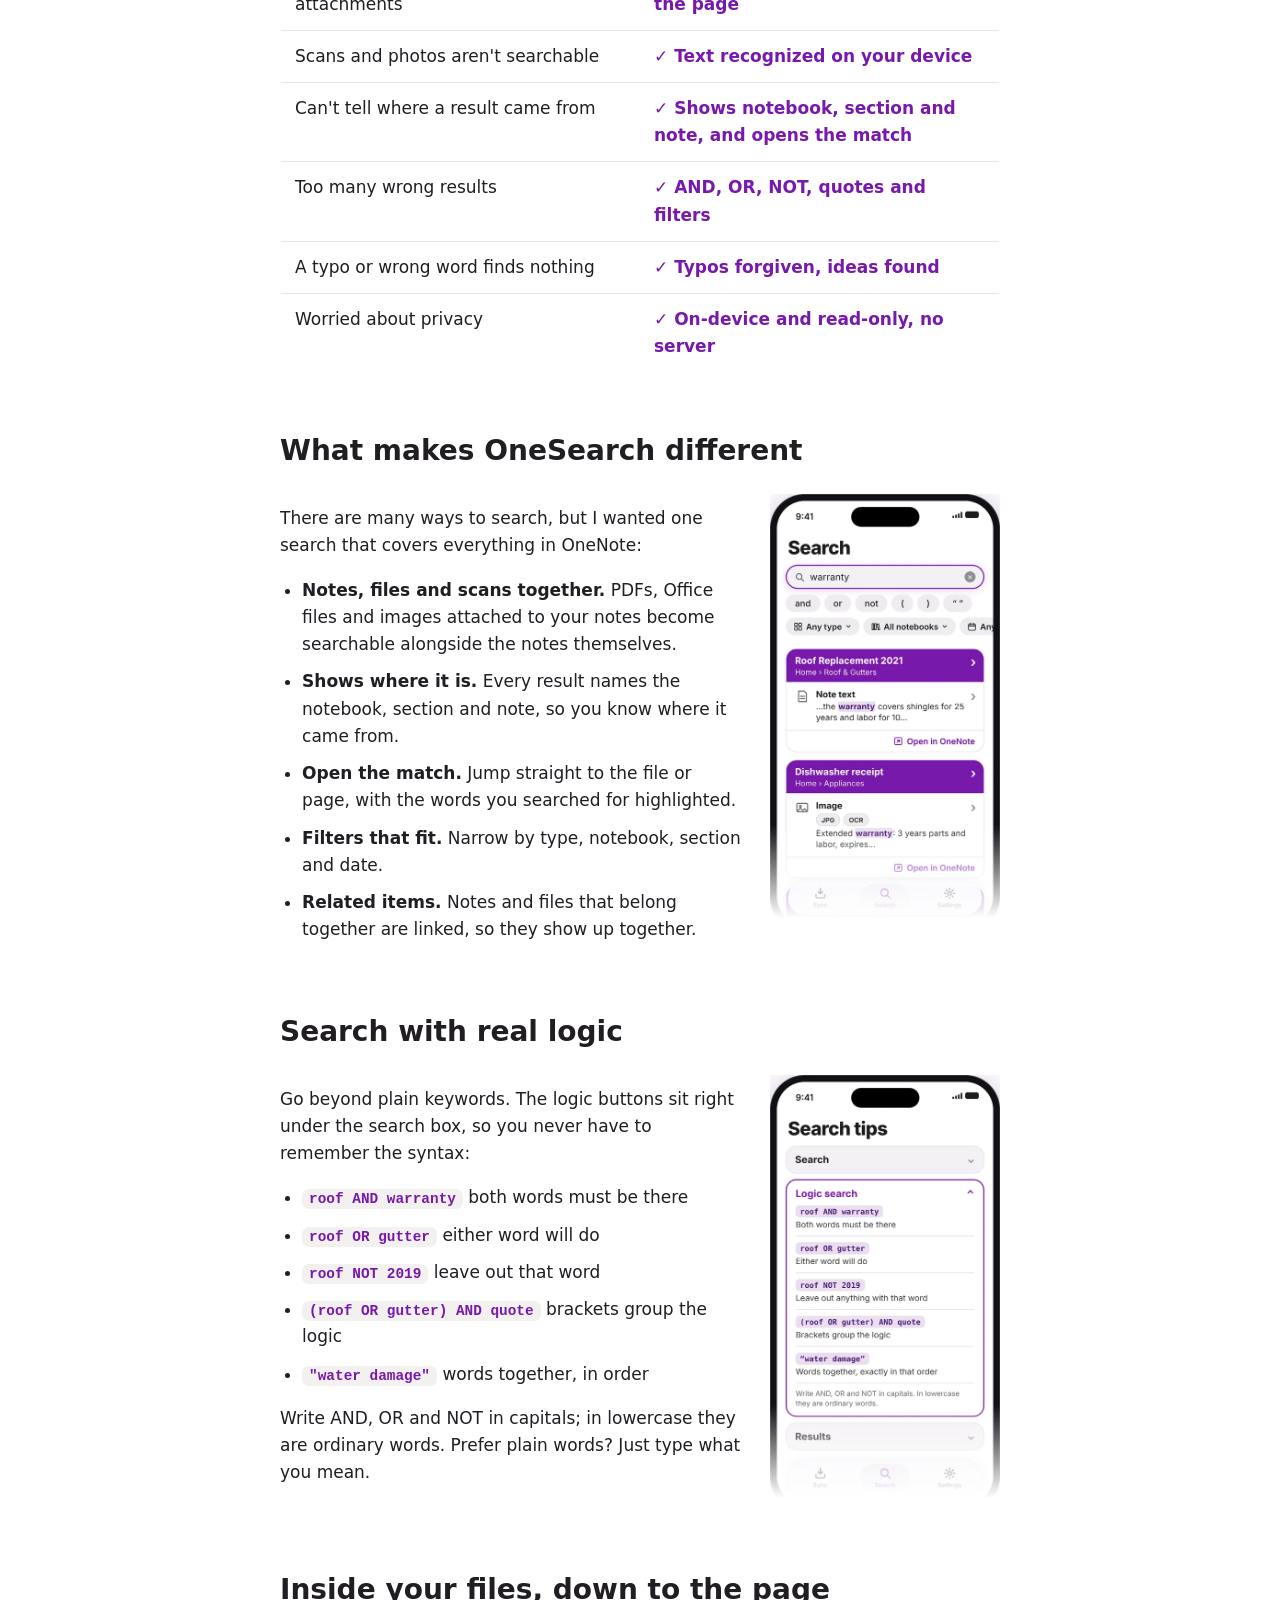
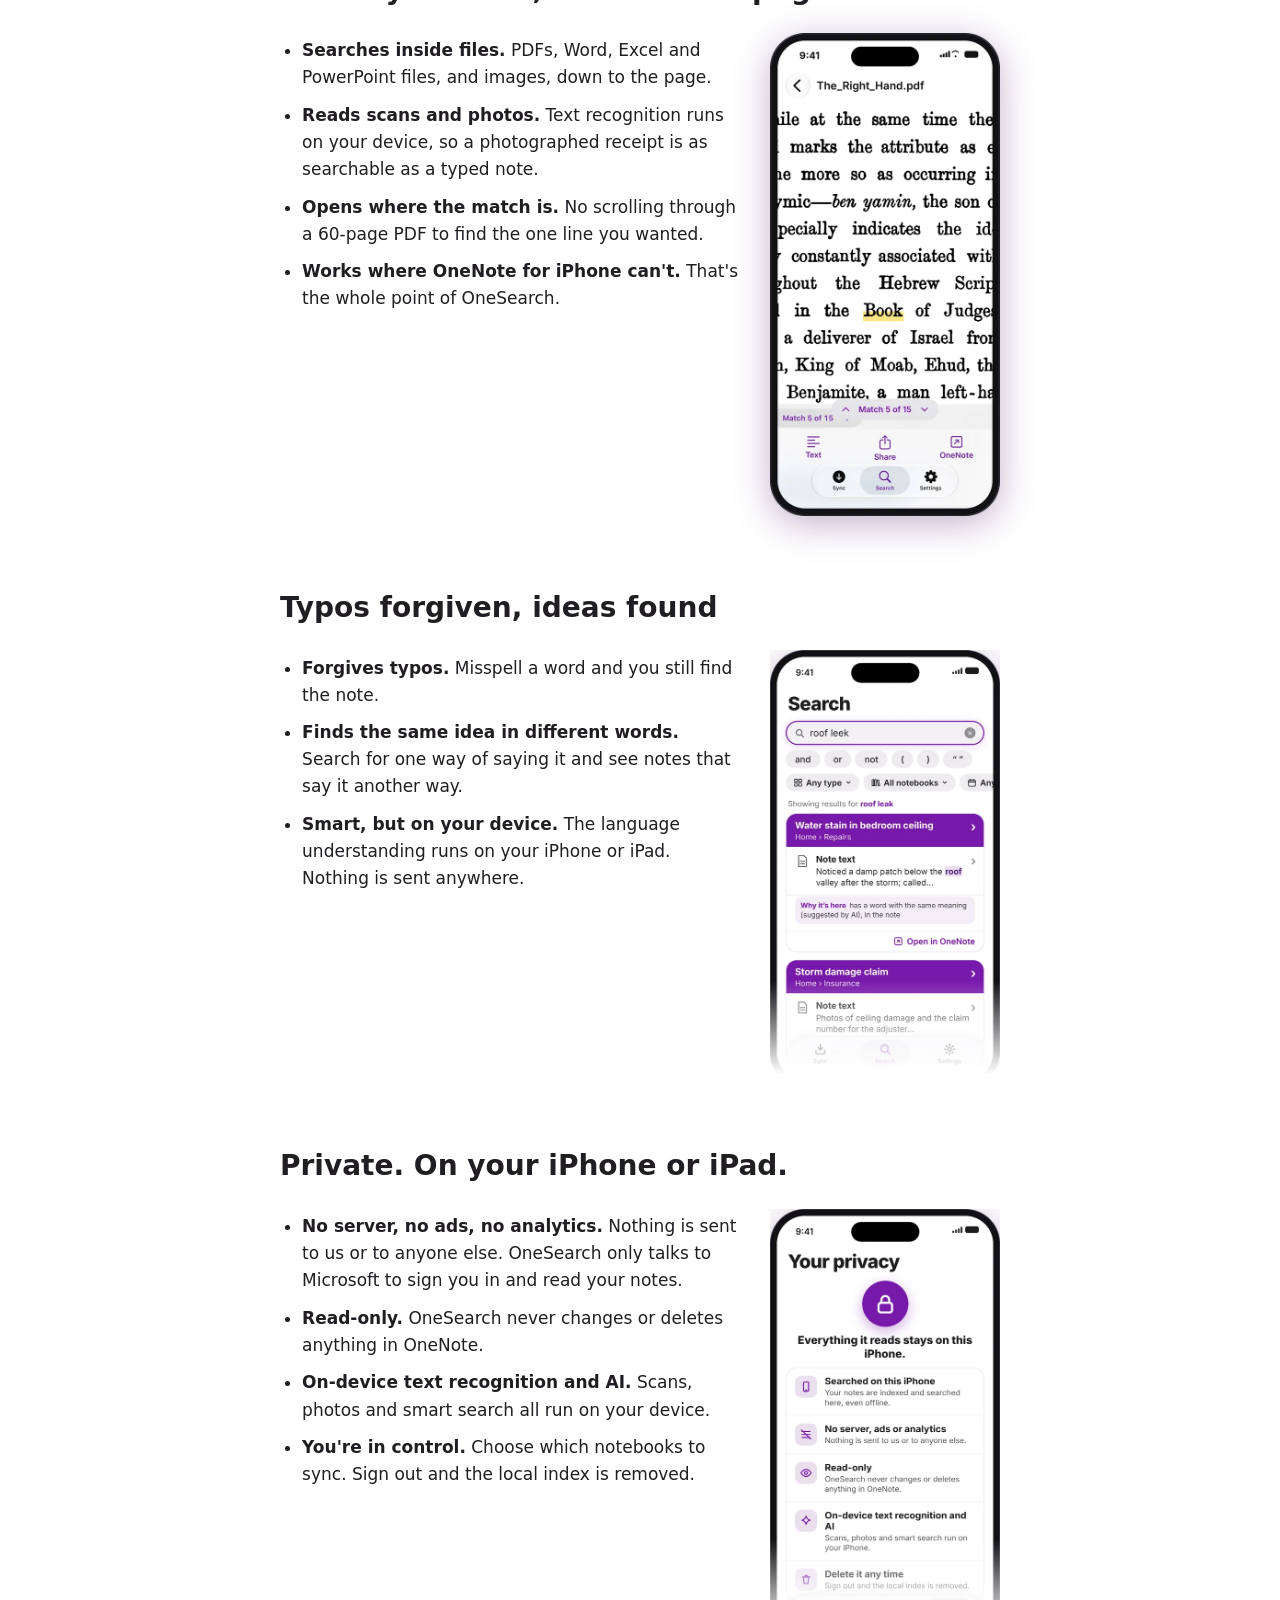
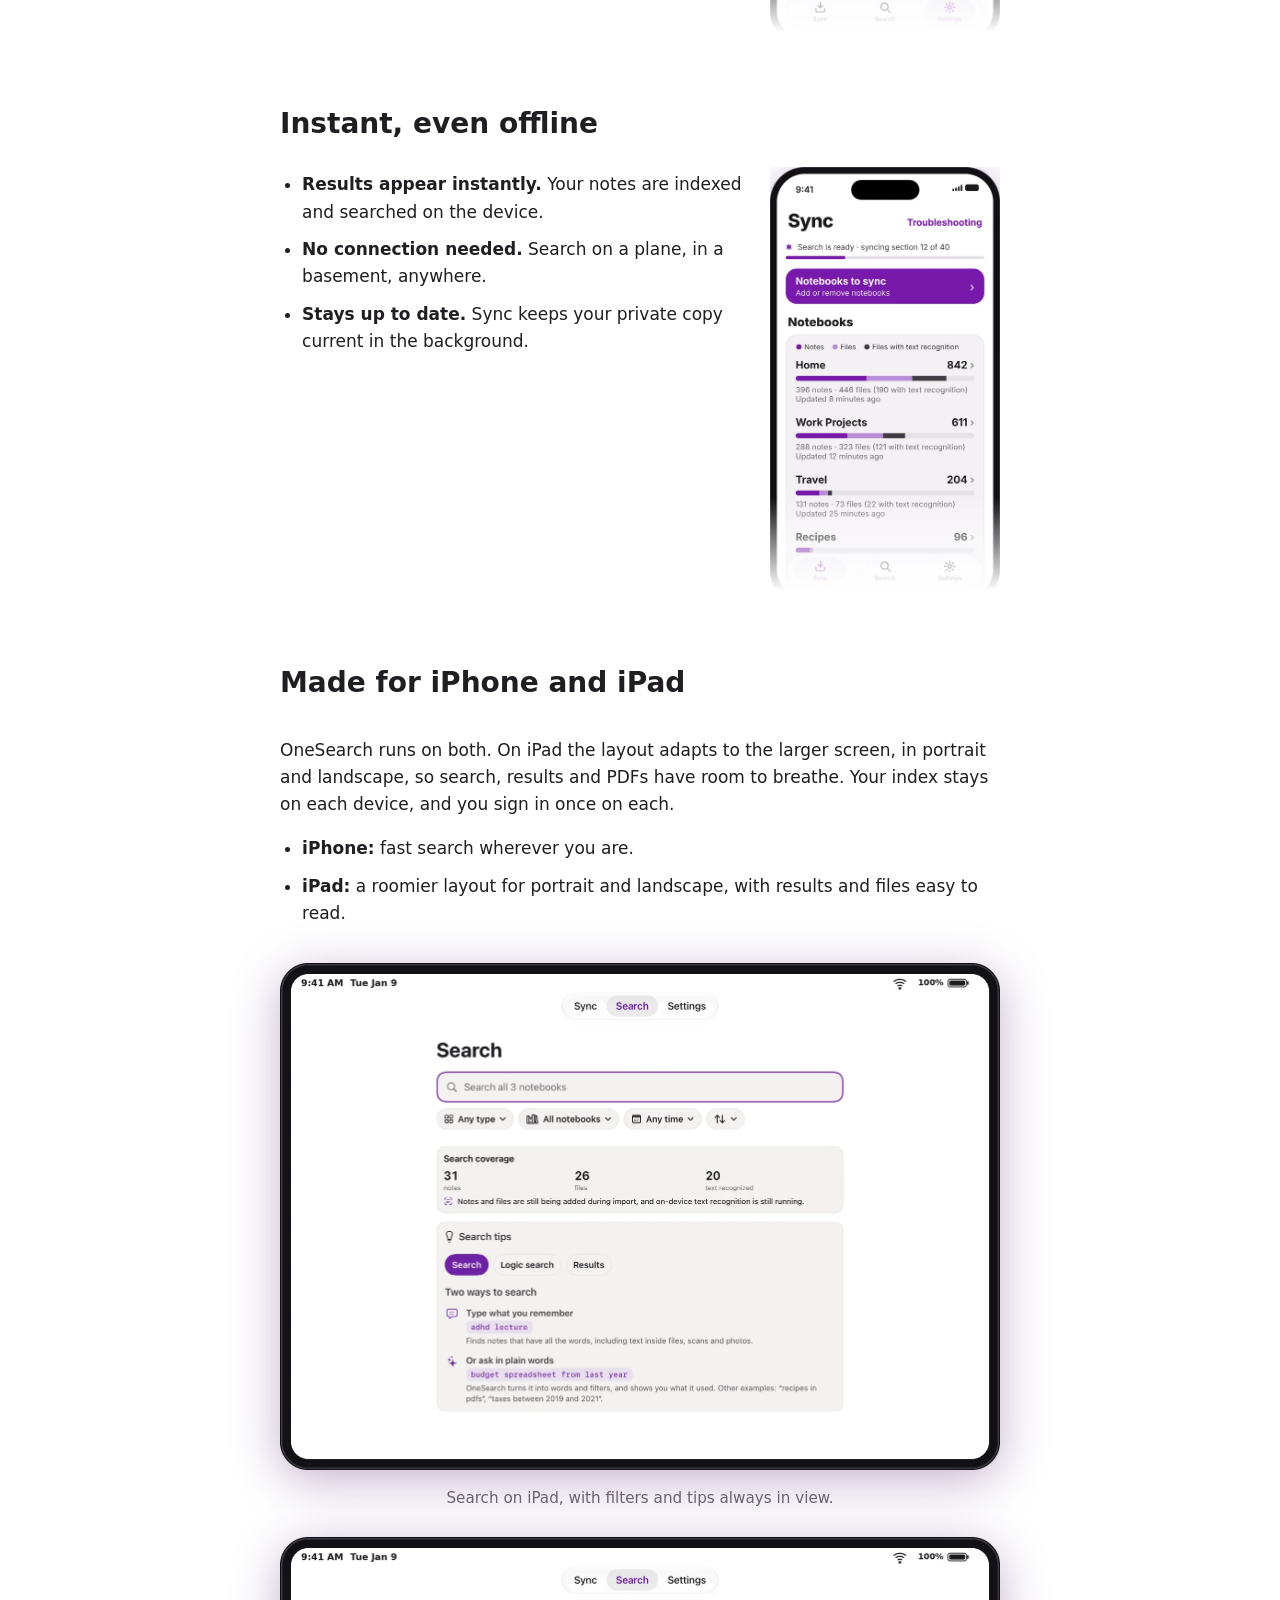
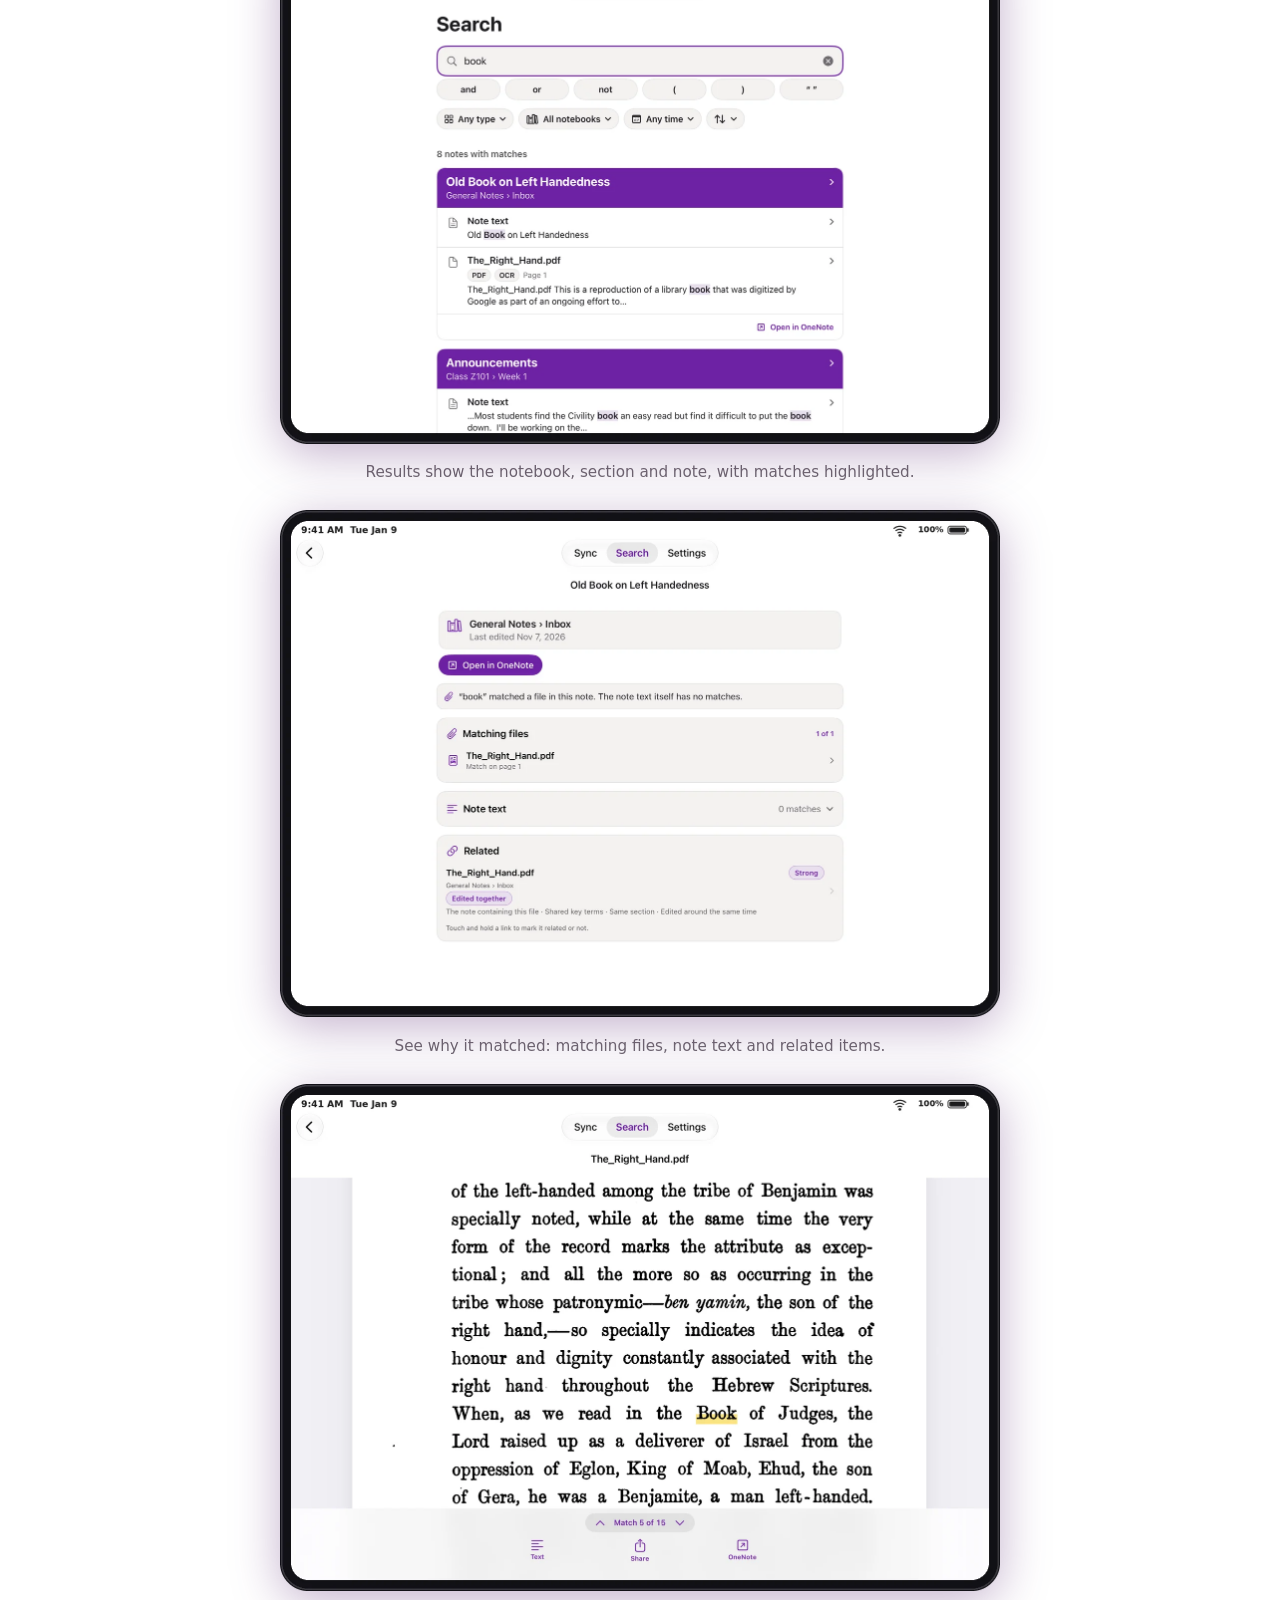
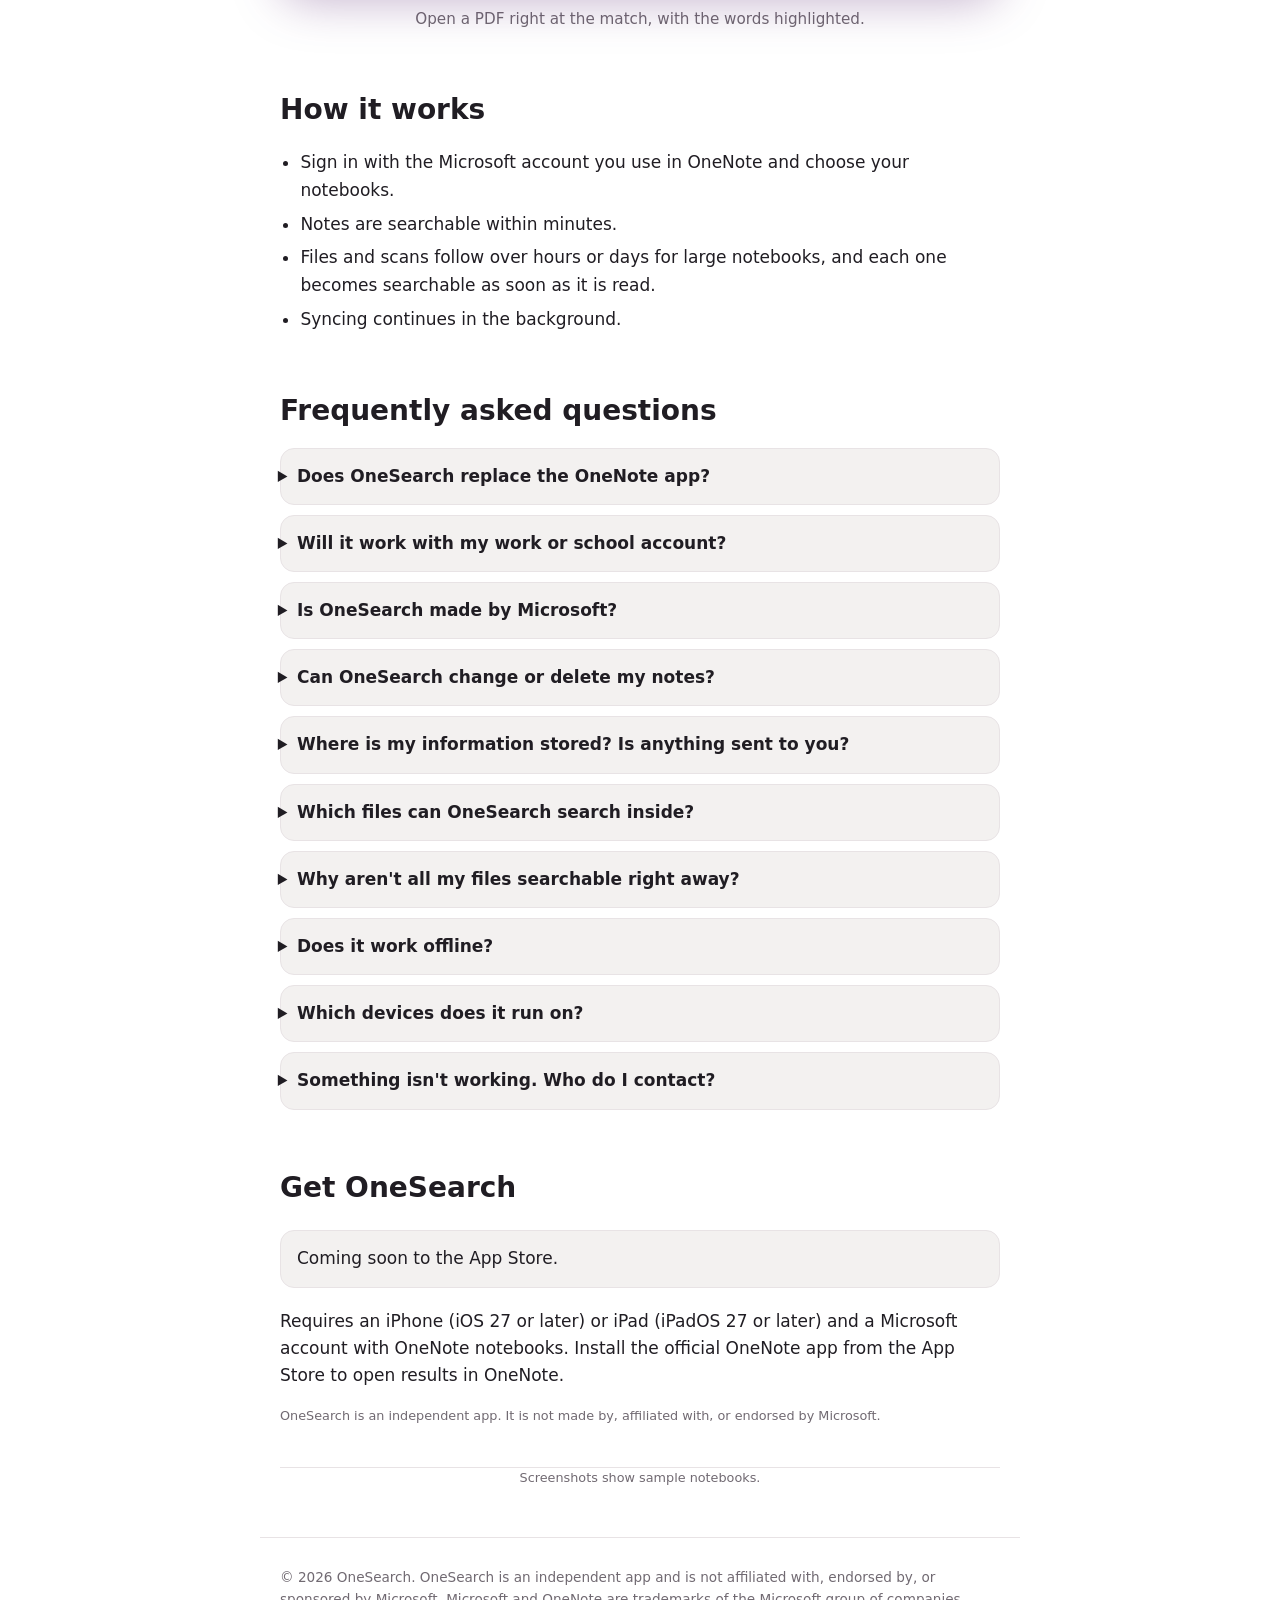
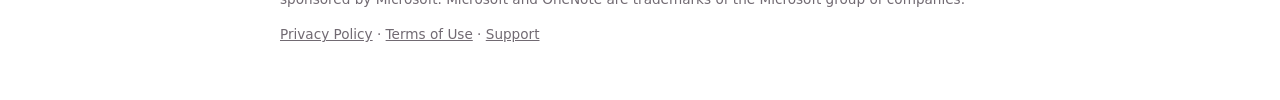
==== commit 40af8cad: "Add files via upload" ====
--- a/index.html
+++ b/index.html
@@ -5,7 +5,7 @@
 <meta property="og:title" content="OneSearch: find what OneNote can't"><meta property="og:description" content="Search inside your PDFs, scans and attachments in OneNote. Private, on iPhone and iPad."><meta property="og:image" content="img/banner.jpg">
 <link rel="icon" href="favicon.png"><link rel="stylesheet" href="style.css"></head><body class="home">
 <header><a class="brand" href=""><img src="icon.png" alt="">OneSearch</a>
-<nav><a href="privacy/">Privacy</a><a href="terms/">Terms</a><a href="support/">Support</a></nav></header>
+<nav><a href="#faq">FAQ</a><a href="privacy/">Privacy</a><a href="terms/">Terms</a><a href="support/">Support</a></nav></header>
 <main>
 <h1>OneSearch</h1>
 <p class="tag">OneNote on iPhone can't find what's inside your PDFs and other file attachments. OneSearch can.</p>
@@ -132,6 +132,20 @@
 <li>Syncing continues in the background.</li>
 </ul>
 
+<h2 id="faq">Frequently asked questions</h2>
+<div class="faq">
+<details><summary>Does OneSearch replace the OneNote app?</summary><p>No. OneSearch is a companion. You keep creating, editing and syncing notes in the official OneNote app. OneSearch only helps you find things, and every result has an Open in OneNote button.</p></details>
+<details><summary>Will it work with my work or school account?</summary><p>It depends on your organization. Personal Microsoft accounts (such as Outlook, Hotmail or Live) sign in normally. Work and school accounts are controlled by your organization's administrator. Many organizations require an administrator to approve an app before anyone can sign in to it, and some block third-party apps altogether. If you see a message that you need administrator approval, ask your IT administrator to approve OneSearch. If your organization doesn't allow it, OneSearch can't open those notebooks, and that decision is up to your organization, not OneSearch.</p></details>
+<details><summary>Is OneSearch made by Microsoft?</summary><p>No. OneSearch is an independent app. It is not made by, affiliated with, or endorsed by Microsoft. It works with your own OneNote notebooks through your Microsoft account.</p></details>
+<details><summary>Can OneSearch change or delete my notes?</summary><p>No. OneSearch is read-only. It never changes, moves or deletes anything in OneNote.</p></details>
+<details><summary>Where is my information stored? Is anything sent to you?</summary><p>Your notes are indexed and searched on your device. There is no OneSearch server, and no ads or analytics. OneSearch only talks to Microsoft to sign you in and read your notes. Signing out removes the local index from your device. See the <a href="privacy/">Privacy Policy</a> for details.</p></details>
+<details><summary>Which files can OneSearch search inside?</summary><p>PDFs, Office files (Word, Excel and PowerPoint) and images attached to your notes. Text in scans and photos is recognized on your device.</p></details>
+<details><summary>Why aren't all my files searchable right away?</summary><p>Notes become searchable within minutes. Files and scans take longer, from hours to days for very large notebooks, and each one becomes searchable as soon as it has been read. Syncing continues in the background, and the Search screen shows how much is covered so far.</p></details>
+<details><summary>Does it work offline?</summary><p>Yes. Search runs on your device, so results appear instantly even without a connection. A connection is only needed to sync new changes.</p></details>
+<details><summary>Which devices does it run on?</summary><p>iPhone with iOS 27 or later and iPad with iPadOS 27 or later. Your index stays on each device, and you sign in once on each.</p></details>
+<details><summary>Something isn't working. Who do I contact?</summary><p>Visit the <a href="support/">Support page</a> or email <a href="mailto:onesearchapp@gmail.com">onesearchapp@gmail.com</a>.</p></details>
+</div>
+
 <h2 id="get">Get OneSearch</h2>
 <div class="note">Coming soon to the App Store. <!-- Replace this note with the App Store badge link when the app is live: <a href="https://apps.apple.com/app/id[APP ID]">Download on the App Store</a> --></div>
 <p>Requires an iPhone (iOS 27 or later) or iPad (iPadOS 27 or later) and a Microsoft account with OneNote notebooks. Install the official OneNote app from the App Store to open results in OneNote.</p>
--- a/style.css
+++ b/style.css
@@ -55,6 +55,10 @@
 table.fix td{padding:12px 14px;border-top:1px solid var(--bd);vertical-align:top;width:50%}
 table.fix td+td{font-weight:600;color:var(--p)}
 @media(max-width:560px){table.fix td,table.fix th{padding:10px}}
+.faq details{border:1px solid var(--bd);border-radius:14px;background:var(--surf);margin:10px 0;padding:0 16px}
+.faq summary{cursor:pointer;font-weight:600;padding:14px 0;list-style-position:outside}
+.faq details[open] summary{color:var(--p)}
+.faq details p{margin:0 0 14px}
 hr.div{border:0;border-top:1px solid var(--bd);margin:2.4em 0 0}
 figure.ipad{margin:26px 0;text-align:center}
 figure.ipad img{width:100%;height:auto;filter:drop-shadow(0 10px 24px rgba(60,0,90,.3))}
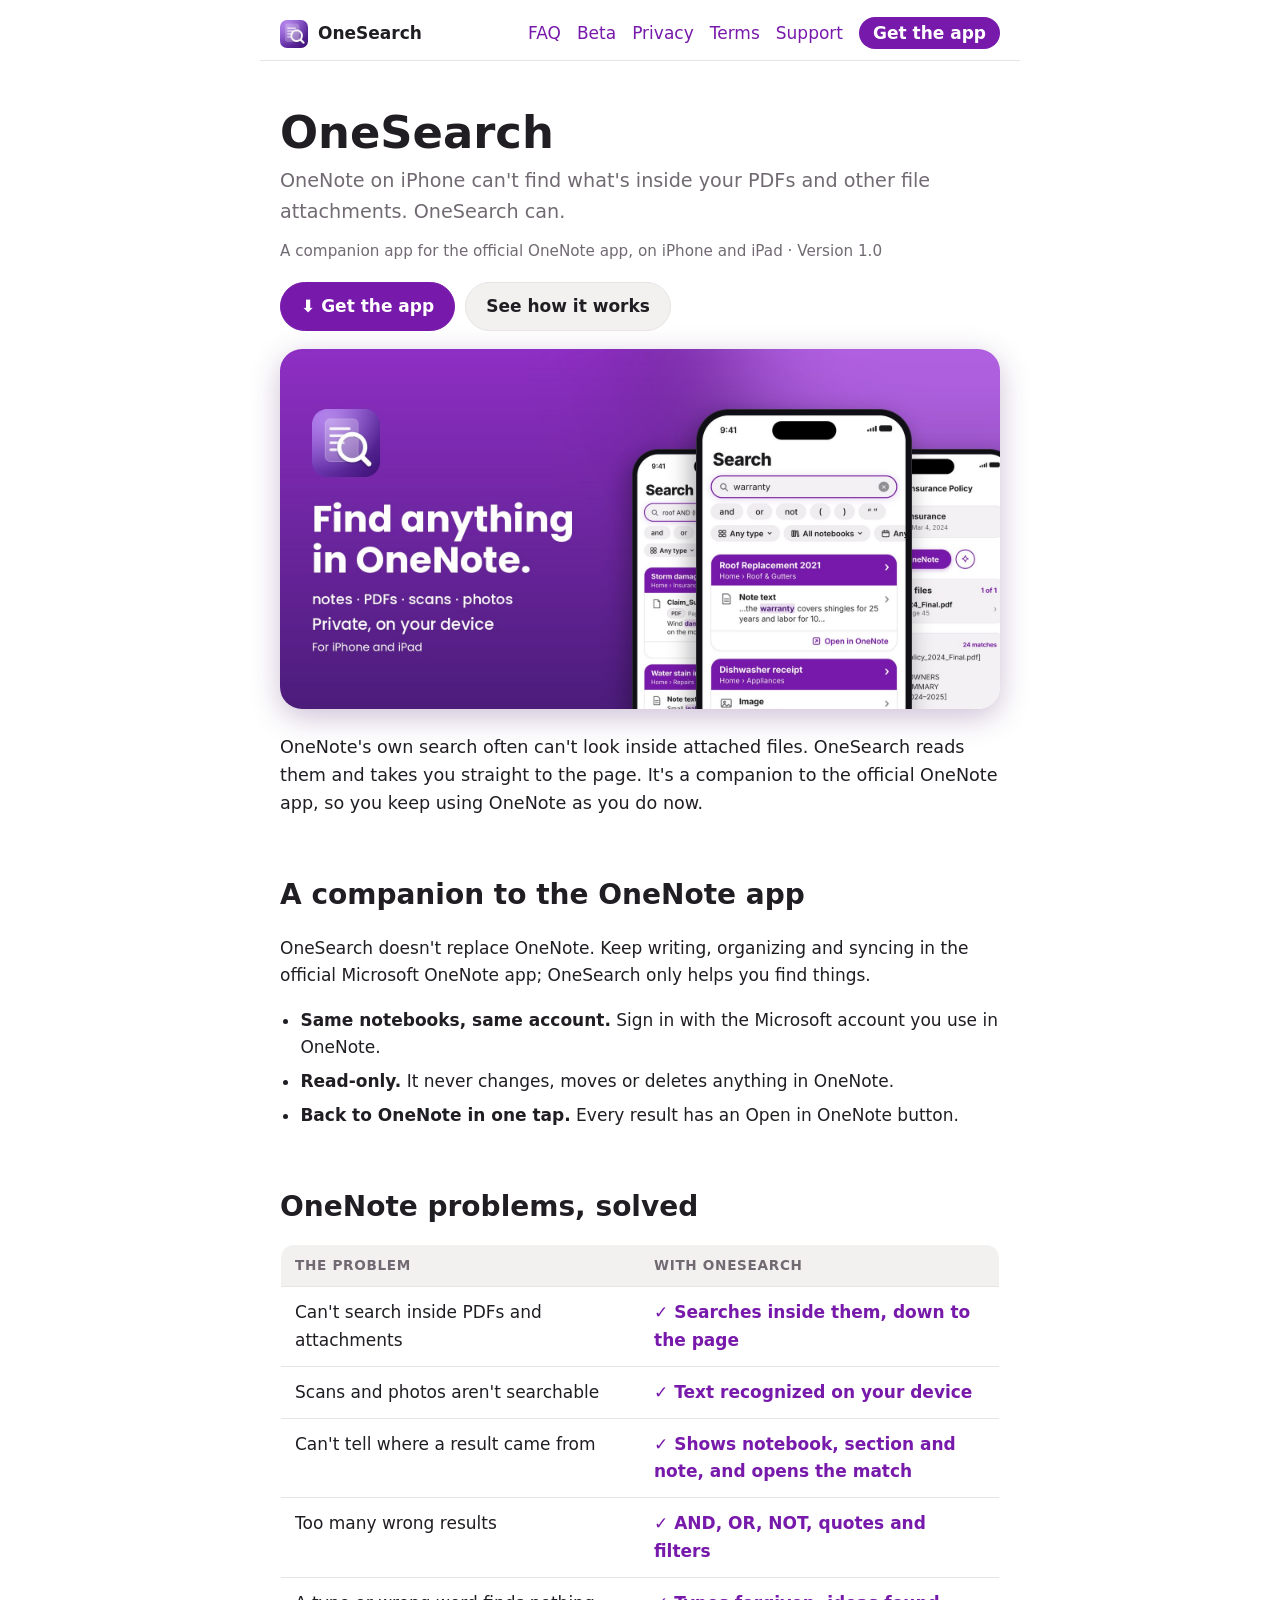
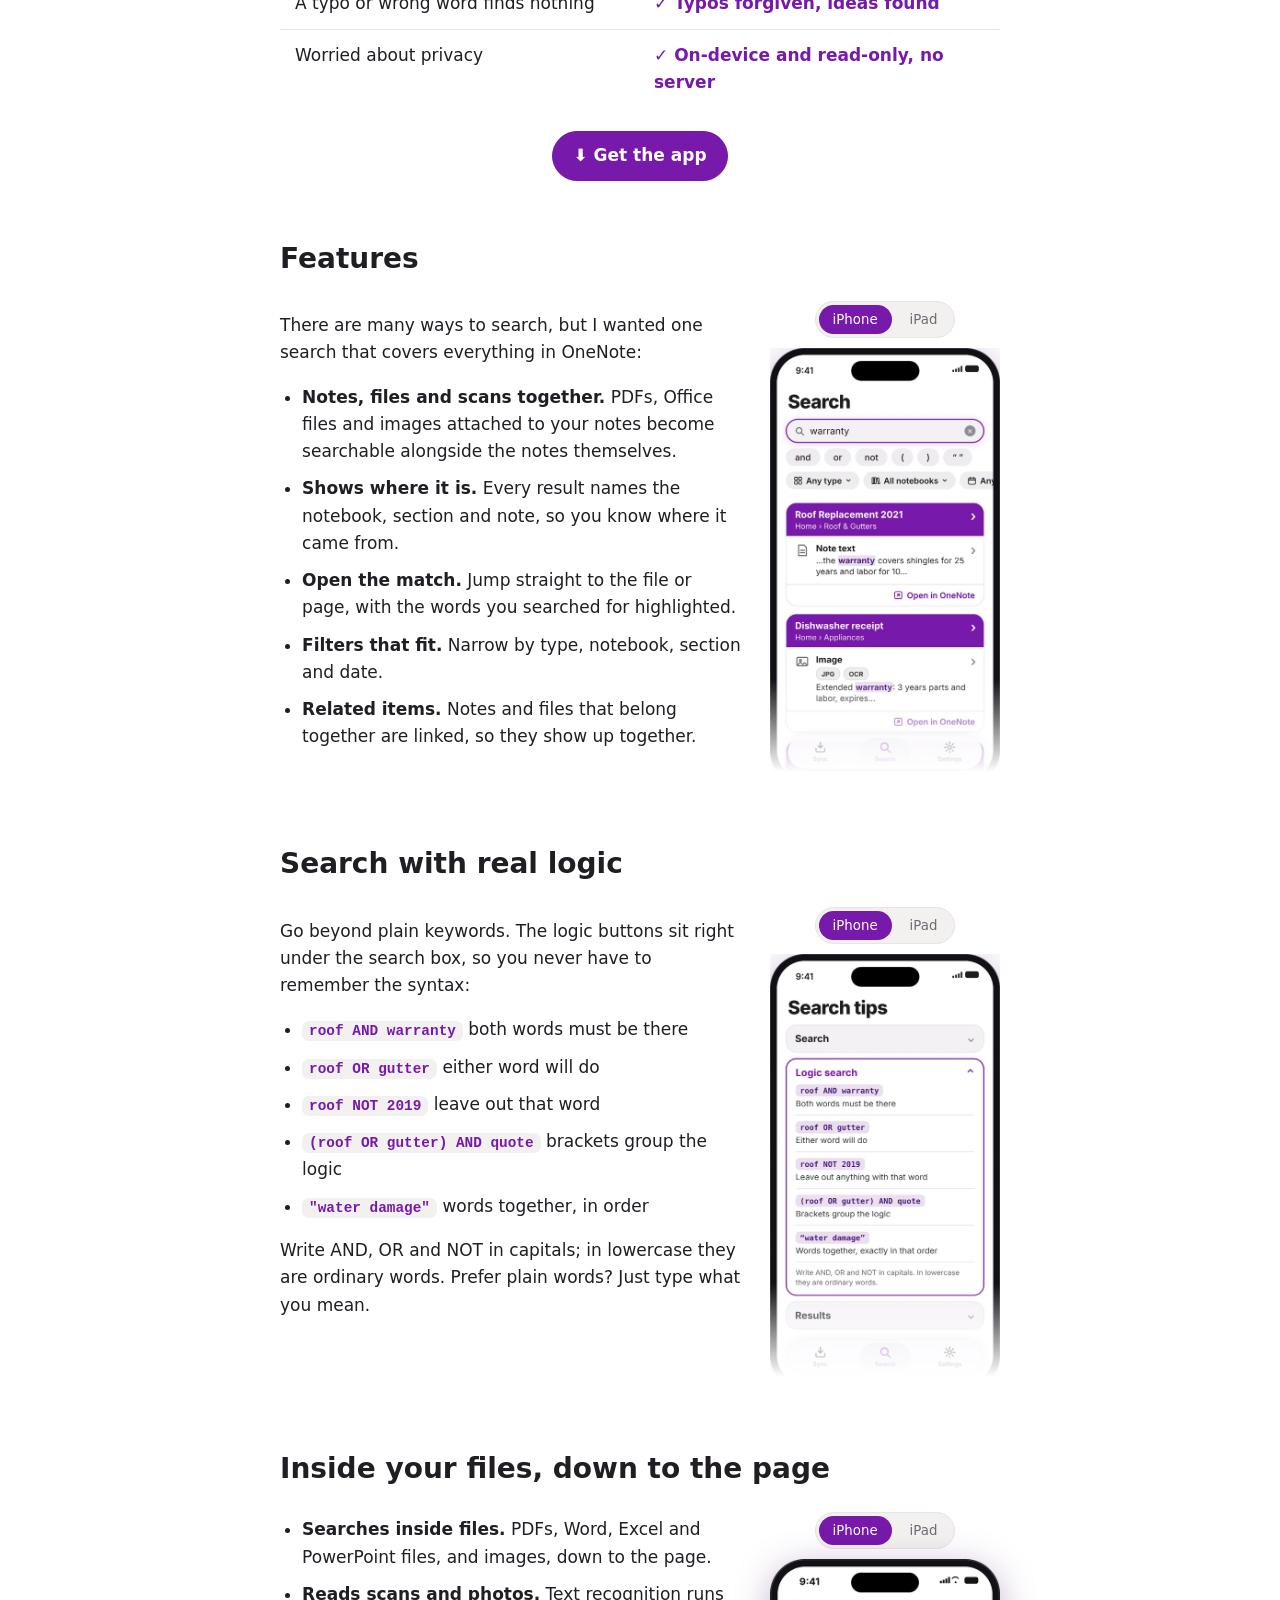
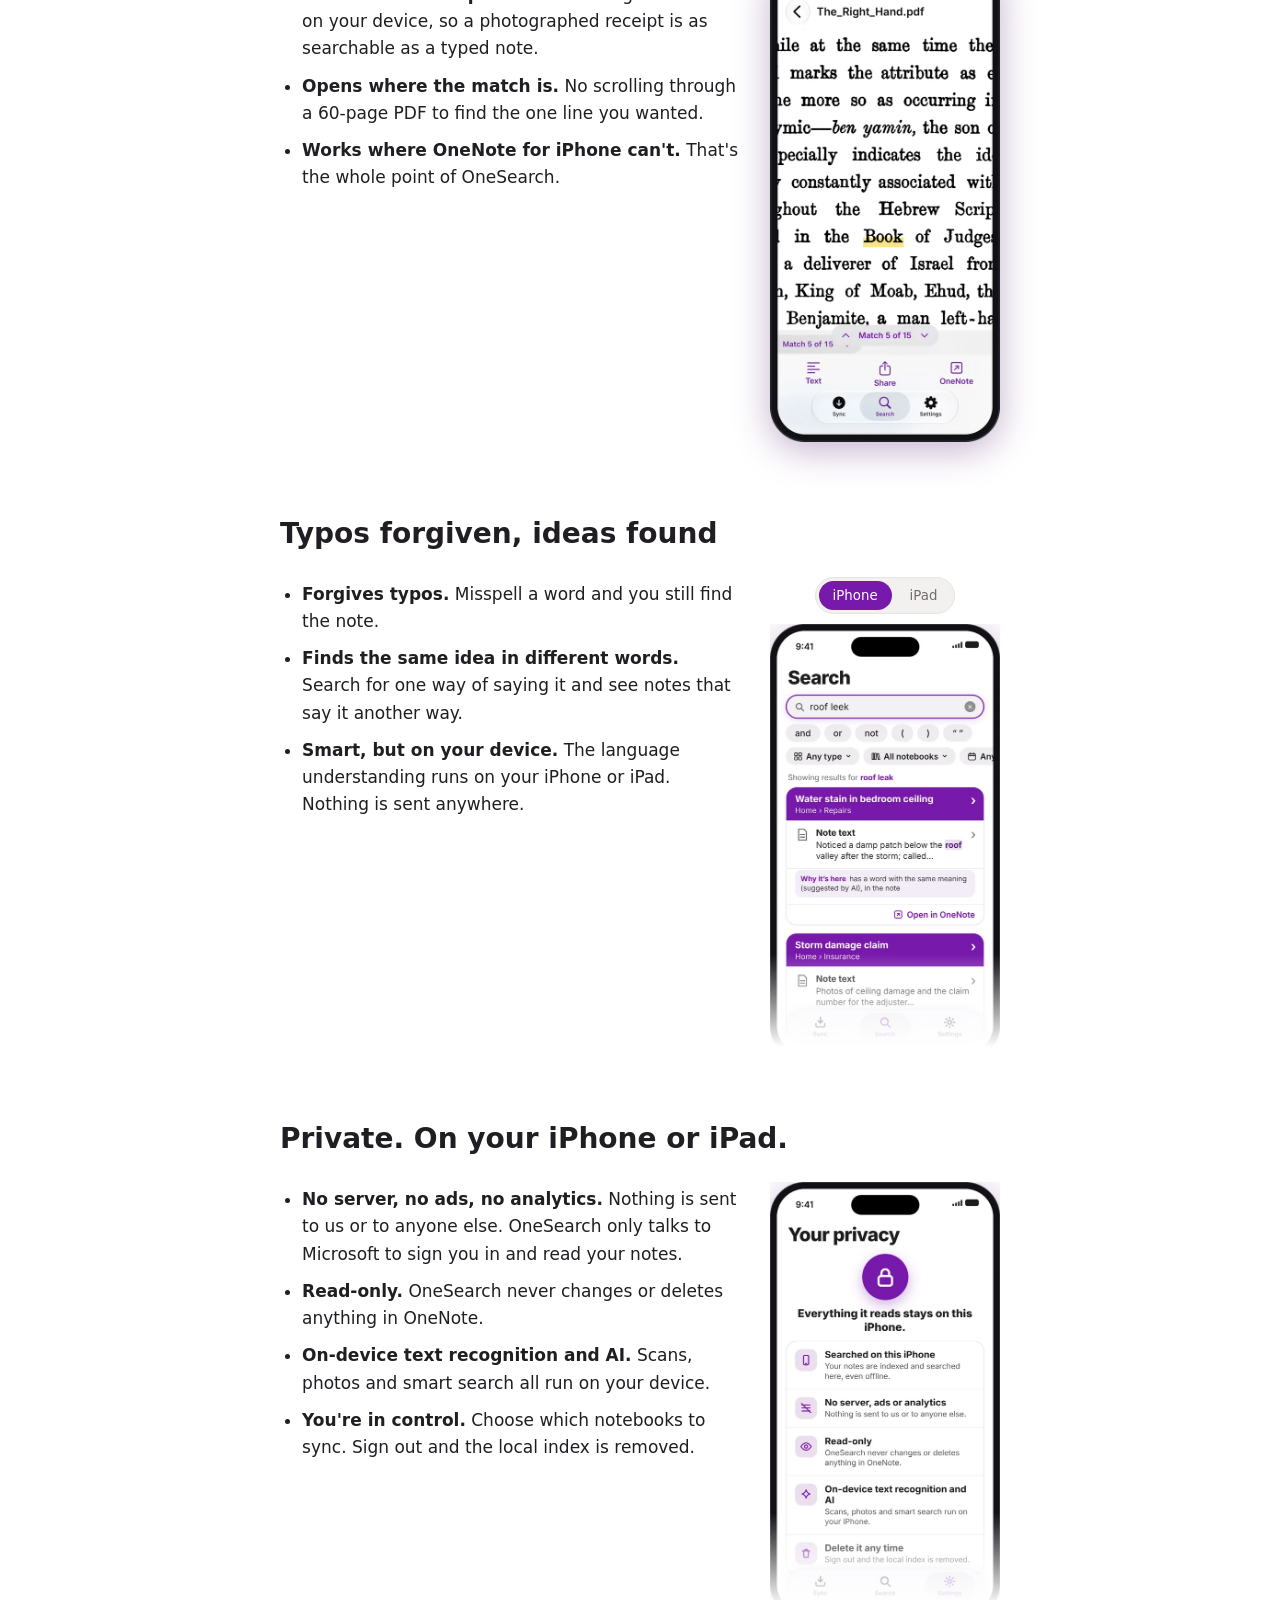
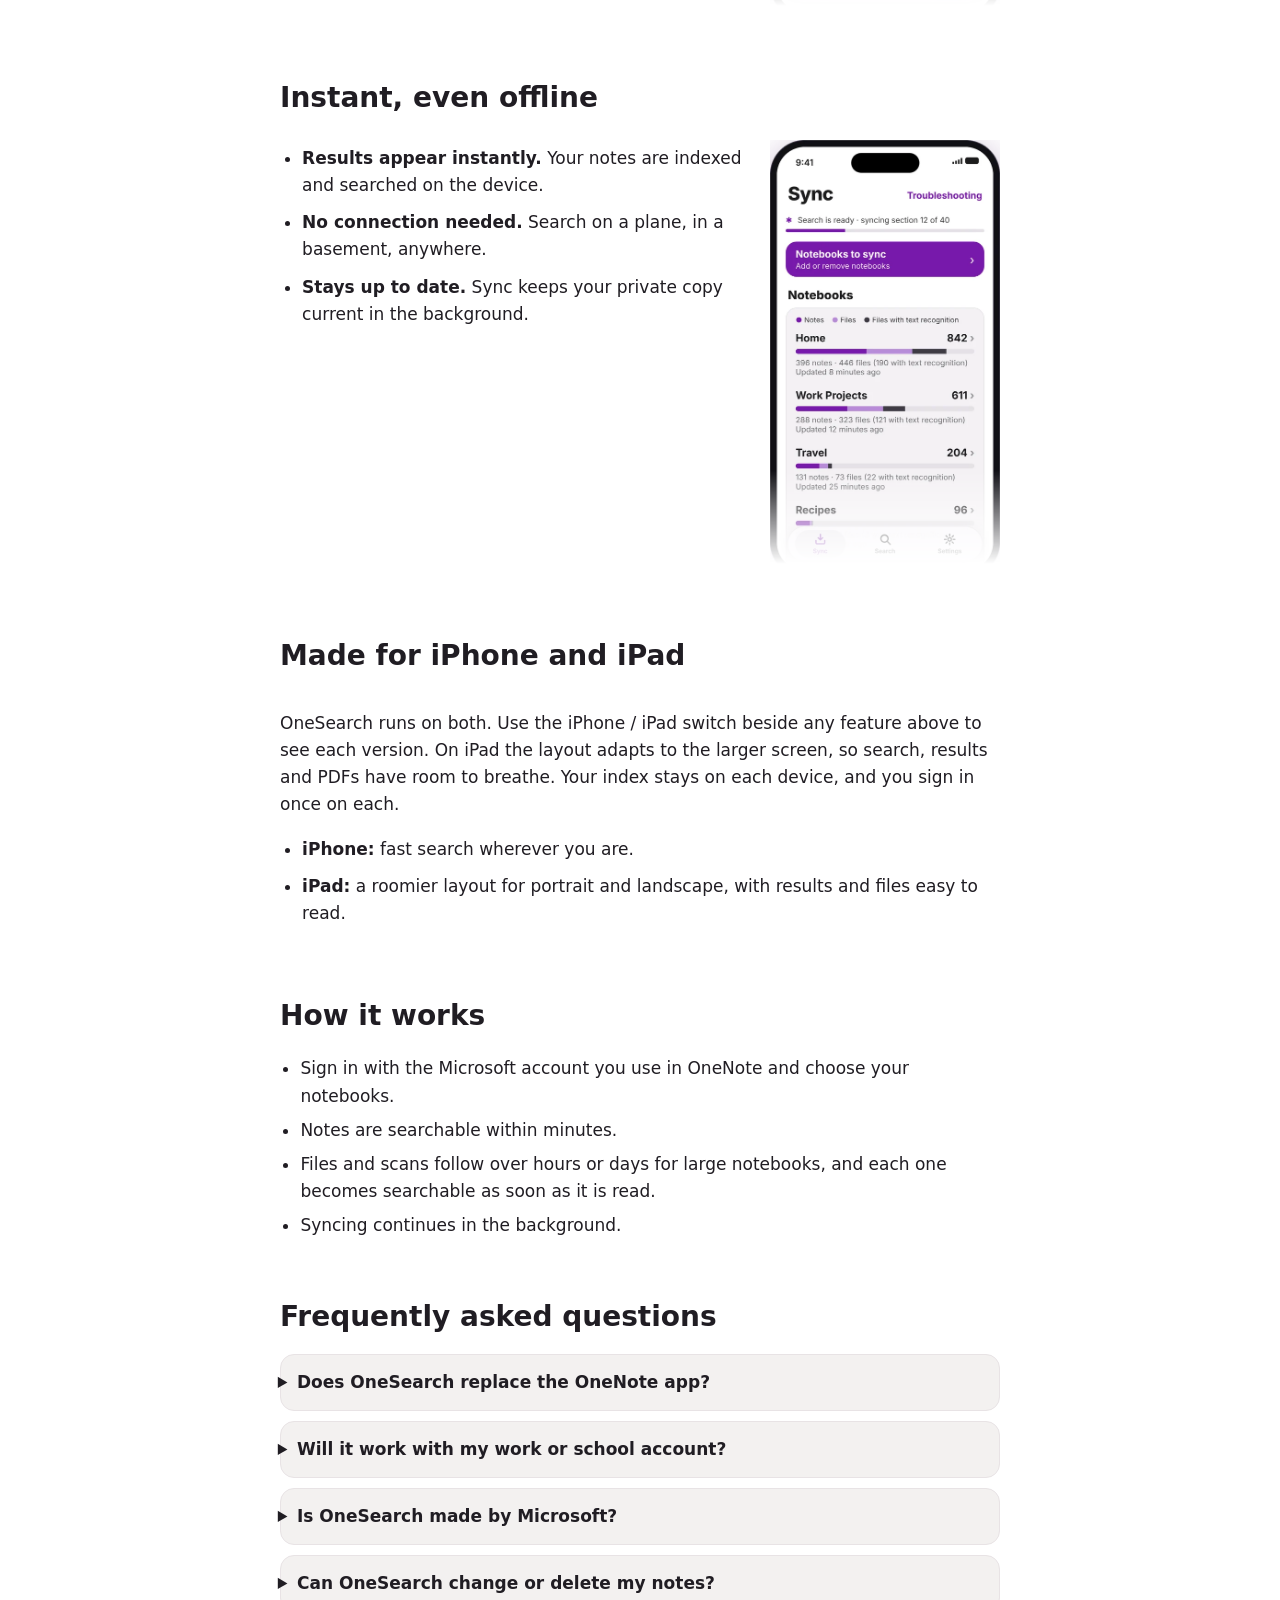
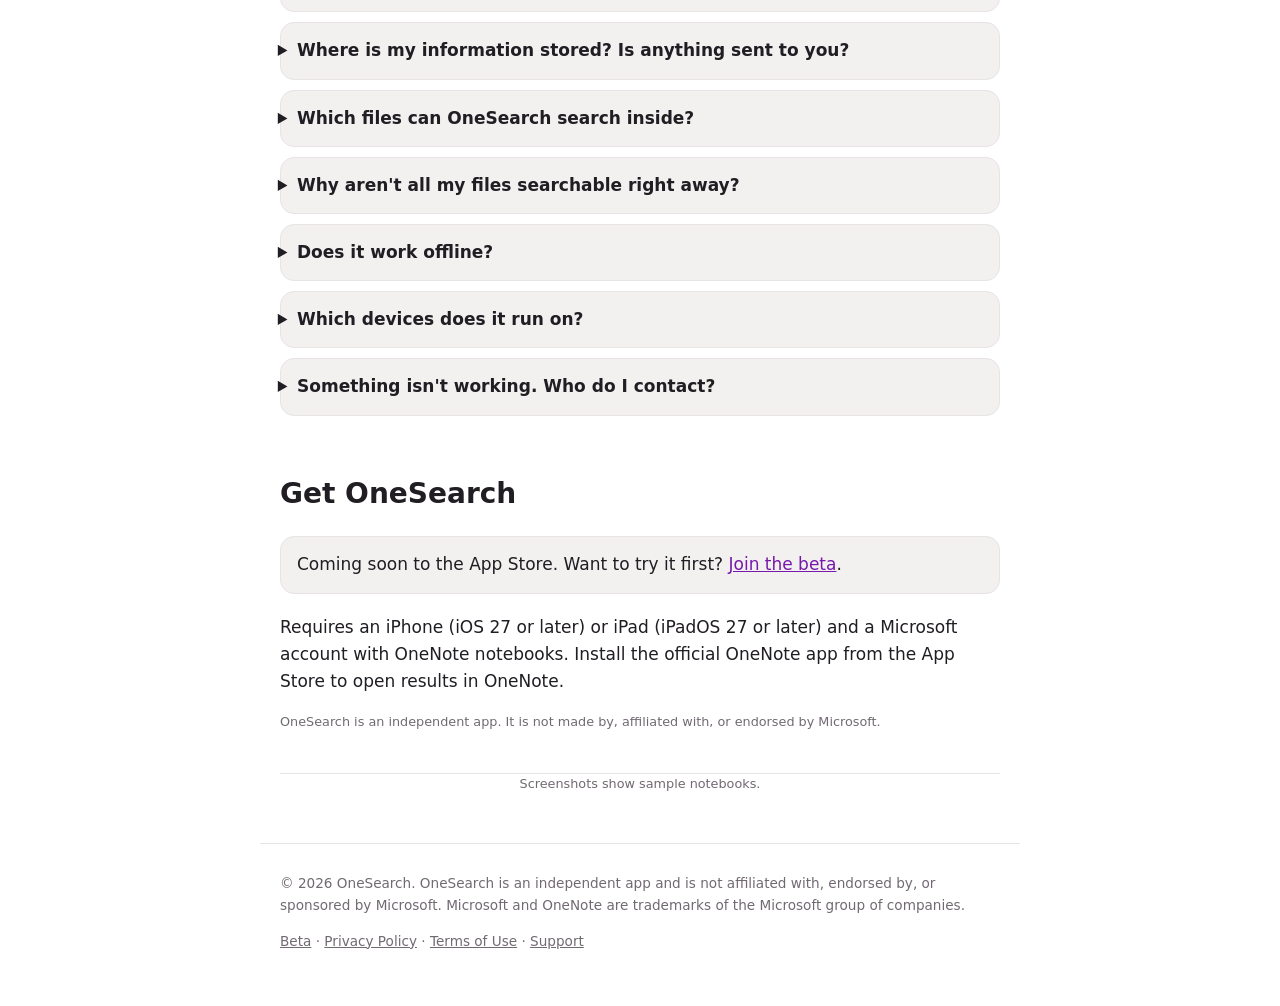
==== commit 19c50f4a: "Add files via upload" ====
--- a/index.html
+++ b/index.html
@@ -3,30 +3,24 @@
 <title>OneSearch: find what OneNote can't</title>
 <meta name="description" content="OneSearch, a companion app for OneNote. OneNote on iPhone can't find what's inside your PDFs and other file attachments. OneSearch can: private, on-device search with AND, OR and NOT logic, for iPhone and iPad.">
 <meta property="og:title" content="OneSearch: find what OneNote can't"><meta property="og:description" content="Search inside your PDFs, scans and attachments in OneNote. Private, on iPhone and iPad."><meta property="og:image" content="img/banner.jpg">
+<!-- When the app is live, add: <meta name="apple-itunes-app" content="app-id=YOUR_APP_ID"> -->
 <link rel="icon" href="favicon.png"><link rel="stylesheet" href="style.css"></head><body class="home">
 <header><a class="brand" href=""><img src="icon.png" alt="">OneSearch</a>
-<nav><a href="#faq">FAQ</a><a href="privacy/">Privacy</a><a href="terms/">Terms</a><a href="support/">Support</a></nav></header>
+<nav><a href="#faq">FAQ</a><a href="beta/">Beta</a><a href="privacy/">Privacy</a><a href="terms/">Terms</a><a href="support/">Support</a><a class="navcta" href="#get">Get the app</a></nav></header>
 <main>
 <h1>OneSearch</h1>
 <p class="tag">OneNote on iPhone can't find what's inside your PDFs and other file attachments. OneSearch can.</p>
 <p class="byline">A companion app for the official OneNote app, on iPhone and iPad &middot; Version 1.0</p>
+<div class="pills hero-cta"><a class="pill primary" href="#get">&#11015;&#65039; Get the app</a><a class="pill" href="#features">See how it works</a></div>
 <img class="banner" src="img/banner.jpg" width="1800" height="900" alt="OneSearch: find anything in OneNote. Notes, PDFs, scans and photos, private on your device, for iPhone and iPad.">
-<div class="intro"><img src="icon.png" alt="OneSearch app icon" width="96" height="96">
-<p>You know the answer is in OneNote somewhere. Maybe in a note, maybe inside a PDF you attached last year, maybe in a photo of a receipt. OneNote's own search often can't look inside those files, so you scroll, guess and give up. OneSearch is a companion to the official OneNote app: keep using OneNote as you do now, and use OneSearch to find things in it. It reads all of it and takes you straight to the page.</p></div>
-<div class="pills">
-<a class="pill primary" href="#get">&#11015;&#65039; Get the app</a>
-<a class="pill" href="support/">&#128172; Support</a>
-<a class="pill" href="privacy/">&#128274; Privacy Policy</a>
-<a class="pill" href="terms/">&#128196; Terms of Use</a>
-</div>
+<p class="intro-p">OneNote's own search often can't look inside attached files. OneSearch reads them and takes you straight to the page. It's a companion to the official OneNote app, so you keep using OneNote as you do now.</p>
 
 <h2>A companion to the OneNote app</h2>
-<p>OneSearch doesn't replace OneNote. Keep writing, organizing and syncing in the official Microsoft OneNote app. OneSearch sits beside it and does one job: finding things.</p>
+<p>OneSearch doesn't replace OneNote. Keep writing, organizing and syncing in the official Microsoft OneNote app; OneSearch only helps you find things.</p>
 <ul class="feat">
-<li><strong>Same notebooks, same account.</strong> Sign in with the Microsoft account you use in OneNote and choose which notebooks to search.</li>
-<li><strong>Read-only.</strong> OneSearch never changes, moves or deletes anything in OneNote.</li>
-<li><strong>Back to OneNote in one tap.</strong> Every result has an Open in OneNote button that takes you to that note in the OneNote app.</li>
-<li><strong>Create and edit in OneNote.</strong> Nothing about how you take notes changes.</li>
+<li><strong>Same notebooks, same account.</strong> Sign in with the Microsoft account you use in OneNote.</li>
+<li><strong>Read-only.</strong> It never changes, moves or deletes anything in OneNote.</li>
+<li><strong>Back to OneNote in one tap.</strong> Every result has an Open in OneNote button.</li>
 </ul>
 
 <h2>OneNote problems, solved</h2>
@@ -40,10 +34,11 @@
 <tr><td>A typo or wrong word finds nothing</td><td>&#10003; Typos forgiven, ideas found</td></tr>
 <tr><td>Worried about privacy</td><td>&#10003; On-device and read-only, no server</td></tr>
 </tbody></table>
+<div class="pills"><a class="pill primary" href="#get">&#11015;&#65039; Get the app</a></div>
 
-<h2>What makes OneSearch different</h2>
+<h2 id="features">Features</h2>
 <div class="sec" id="f1">
-<img class="phone" src="img/phone-1.webp" width="500" height="920" loading="lazy" alt="OneSearch results showing a note and a PDF, with the matching words highlighted">
+<div class="devshot" data-dev="phone"><div class="tabs" role="group" aria-label="Device"><button type="button" class="on" data-d="phone">iPhone</button><button type="button" data-d="ipad">iPad</button></div><img class="d-phone" src="img/phone-1.webp" width="500" height="920" loading="lazy" alt="OneSearch results showing a note and a PDF, with the matching words highlighted"><img class="d-ipad" src="img/ipad-2.webp" width="1444" height="1017" loading="lazy" alt="OneSearch on iPad: results with matches highlighted in notes and PDFs"></div>
 <p>There are many ways to search, but I wanted one search that covers everything in OneNote:</p>
 <ul class="feat">
 <li><strong>Notes, files and scans together.</strong> PDFs, Office files and images attached to your notes become searchable alongside the notes themselves.</li>
@@ -56,7 +51,7 @@
 
 <h2>Search with real logic</h2>
 <div class="sec" id="f2">
-<img class="phone" src="img/phone-3.webp" width="500" height="920" loading="lazy" alt="Search logic explained: AND, OR, NOT, brackets and quotes">
+<div class="devshot" data-dev="phone"><div class="tabs" role="group" aria-label="Device"><button type="button" class="on" data-d="phone">iPhone</button><button type="button" data-d="ipad">iPad</button></div><img class="d-phone" src="img/phone-3.webp" width="500" height="920" loading="lazy" alt="Search logic explained: AND, OR, NOT, brackets and quotes"><img class="d-ipad" src="img/ipad-1.webp" width="1444" height="1017" loading="lazy" alt="OneSearch on iPad: the Search screen with filters and search tips"></div>
 <p>Go beyond plain keywords. The logic buttons sit right under the search box, so you never have to remember the syntax:</p>
 <ul class="feat">
 <li><code>roof AND warranty</code> both words must be there</li>
@@ -70,7 +65,7 @@
 
 <h2>Inside your files, down to the page</h2>
 <div class="sec" id="f3">
-<img class="phone full" src="img/phone-8.webp" width="500" height="1049" loading="lazy" alt="A PDF opened at the match on iPhone, with the search word highlighted">
+<div class="devshot" data-dev="phone"><div class="tabs" role="group" aria-label="Device"><button type="button" class="on" data-d="phone">iPhone</button><button type="button" data-d="ipad">iPad</button></div><img class="d-phone full" src="img/phone-8.webp" width="500" height="1049" loading="lazy" alt="A PDF opened at the match on iPhone, with the search word highlighted"><img class="d-ipad" src="img/ipad-4.webp" width="1444" height="1017" loading="lazy" alt="OneSearch on iPad: a PDF opened at the matching page with the word highlighted"></div>
 <ul class="feat">
 <li><strong>Searches inside files.</strong> PDFs, Word, Excel and PowerPoint files, and images, down to the page.</li>
 <li><strong>Reads scans and photos.</strong> Text recognition runs on your device, so a photographed receipt is as searchable as a typed note.</li>
@@ -81,7 +76,7 @@
 
 <h2>Typos forgiven, ideas found</h2>
 <div class="sec" id="f4">
-<img class="phone" src="img/phone-5.webp" width="500" height="920" loading="lazy" alt="Search results for a misspelled word and a related idea">
+<div class="devshot" data-dev="phone"><div class="tabs" role="group" aria-label="Device"><button type="button" class="on" data-d="phone">iPhone</button><button type="button" data-d="ipad">iPad</button></div><img class="d-phone" src="img/phone-5.webp" width="500" height="920" loading="lazy" alt="Search results for a misspelled word and a related idea"><img class="d-ipad" src="img/ipad-3.webp" width="1444" height="1017" loading="lazy" alt="OneSearch on iPad: a note with matching files, note text and related items"></div>
 <ul class="feat">
 <li><strong>Forgives typos.</strong> Misspell a word and you still find the note.</li>
 <li><strong>Finds the same idea in different words.</strong> Search for one way of saying it and see notes that say it another way.</li>
@@ -112,17 +107,12 @@
 
 <h2>Made for iPhone and iPad</h2>
 <div class="sec" id="ipad">
-<p>OneSearch runs on both. On iPad the layout adapts to the larger screen, in portrait and landscape, so search, results and PDFs have room to breathe. Your index stays on each device, and you sign in once on each.</p>
+<p>OneSearch runs on both. Use the iPhone / iPad switch beside any feature above to see each version. On iPad the layout adapts to the larger screen, so search, results and PDFs have room to breathe. Your index stays on each device, and you sign in once on each.</p>
 <ul class="feat">
 <li><strong>iPhone:</strong> fast search wherever you are.</li>
 <li><strong>iPad:</strong> a roomier layout for portrait and landscape, with results and files easy to read.</li>
 </ul>
 </div>
-<figure class="ipad"><img src="img/ipad-1.webp" width="1444" height="1017" loading="lazy" alt="OneSearch on iPad: the Search screen with filters and search tips"><figcaption>Search on iPad, with filters and tips always in view.</figcaption></figure>
-<figure class="ipad"><img src="img/ipad-2.webp" width="1444" height="1017" loading="lazy" alt="OneSearch on iPad: results for a search, with matches highlighted in notes and PDFs"><figcaption>Results show the notebook, section and note, with matches highlighted.</figcaption></figure>
-<figure class="ipad"><img src="img/ipad-3.webp" width="1444" height="1017" loading="lazy" alt="OneSearch on iPad: a note with its matching files, note text and related items"><figcaption>See why it matched: matching files, note text and related items.</figcaption></figure>
-<figure class="ipad"><img src="img/ipad-4.webp" width="1444" height="1017" loading="lazy" alt="OneSearch on iPad: a PDF opened to the matching page with the word highlighted"><figcaption>Open a PDF right at the match, with the words highlighted.</figcaption></figure>
-
 
 <h2>How it works</h2>
 <ul class="feat">
@@ -147,7 +137,7 @@
 </div>
 
 <h2 id="get">Get OneSearch</h2>
-<div class="note">Coming soon to the App Store. <!-- Replace this note with the App Store badge link when the app is live: <a href="https://apps.apple.com/app/id[APP ID]">Download on the App Store</a> --></div>
+<div class="note">Coming soon to the App Store. Want to try it first? <a href="beta/">Join the beta</a>. <!-- Replace this note with the App Store badge link when the app is live: <a href="https://apps.apple.com/app/id[APP ID]">Download on the App Store</a> --></div>
 <p>Requires an iPhone (iOS 27 or later) or iPad (iPadOS 27 or later) and a Microsoft account with OneNote notebooks. Install the official OneNote app from the App Store to open results in OneNote.</p>
 <p class="fine" style="text-align:left">OneSearch is an independent app. It is not made by, affiliated with, or endorsed by Microsoft.</p>
 
@@ -156,5 +146,7 @@
 </main>
 <footer>
 <p>&copy; 2026 OneSearch. OneSearch is an independent app and is not affiliated with, endorsed by, or sponsored by Microsoft. Microsoft and OneNote are trademarks of the Microsoft group of companies.</p>
-<p><a href="privacy/">Privacy Policy</a> &middot; <a href="terms/">Terms of Use</a> &middot; <a href="support/">Support</a></p>
-</footer></body></html>
+<p><a href="beta/">Beta</a> &middot; <a href="privacy/">Privacy Policy</a> &middot; <a href="terms/">Terms of Use</a> &middot; <a href="support/">Support</a></p>
+</footer>
+<script>document.addEventListener("click",function(e){var b=e.target.closest(".devshot .tabs button");if(!b)return;var s=b.closest(".devshot");s.setAttribute("data-dev",b.getAttribute("data-d"));s.querySelectorAll(".tabs button").forEach(function(x){x.classList.toggle("on",x===b)})});</script>
+</body></html>
--- a/style.css
+++ b/style.css
@@ -59,6 +59,20 @@
 .faq summary{cursor:pointer;font-weight:600;padding:14px 0;list-style-position:outside}
 .faq details[open] summary{color:var(--p)}
 .faq details p{margin:0 0 14px}
+.navcta{background:#7719AA;color:#fff!important;padding:6px 14px;border-radius:999px;font-weight:600}
+.intro-p{font-size:1.1rem;margin:8px 0 18px}
+.hero-cta{justify-content:flex-start;margin:4px 0 18px}
+.devshot{float:right;width:230px;margin:6px 0 14px 28px;text-align:center}
+.devshot[data-dev=ipad]{width:380px}
+.devshot img{display:block;width:100%;height:auto}
+.devshot[data-dev=phone] .d-ipad,.devshot[data-dev=ipad] .d-phone{display:none}
+.devshot .d-phone:not(.full){-webkit-mask-image:linear-gradient(#000 78%,transparent);mask-image:linear-gradient(#000 78%,transparent)}
+.devshot .d-phone,.devshot .d-ipad{filter:drop-shadow(0 8px 18px rgba(60,0,90,.3))}
+.devshot .tabs{display:inline-flex;gap:4px;background:var(--surf);border:1px solid var(--bd);border-radius:999px;padding:3px;margin-bottom:10px}
+.devshot .tabs button{font:600 .85rem/1 inherit;font-family:inherit;border:0;background:none;color:var(--mut);padding:7px 14px;border-radius:999px;cursor:pointer}
+.devshot .tabs button.on{background:#7719AA;color:#fff}
+@media(max-width:600px){.devshot,.devshot[data-dev=ipad]{float:none;width:min(300px,86vw);margin:10px auto 16px}.devshot[data-dev=ipad]{width:100%}.navcta{padding:4px 12px}}
+@media(max-width:600px){nav a{margin-left:12px}.navcta{white-space:nowrap}nav a[href="privacy/"],nav a[href="terms/"]{display:none}.hero-cta .pill{padding:9px 14px;font-size:.95rem}}
 hr.div{border:0;border-top:1px solid var(--bd);margin:2.4em 0 0}
 figure.ipad{margin:26px 0;text-align:center}
 figure.ipad img{width:100%;height:auto;filter:drop-shadow(0 10px 24px rgba(60,0,90,.3))}
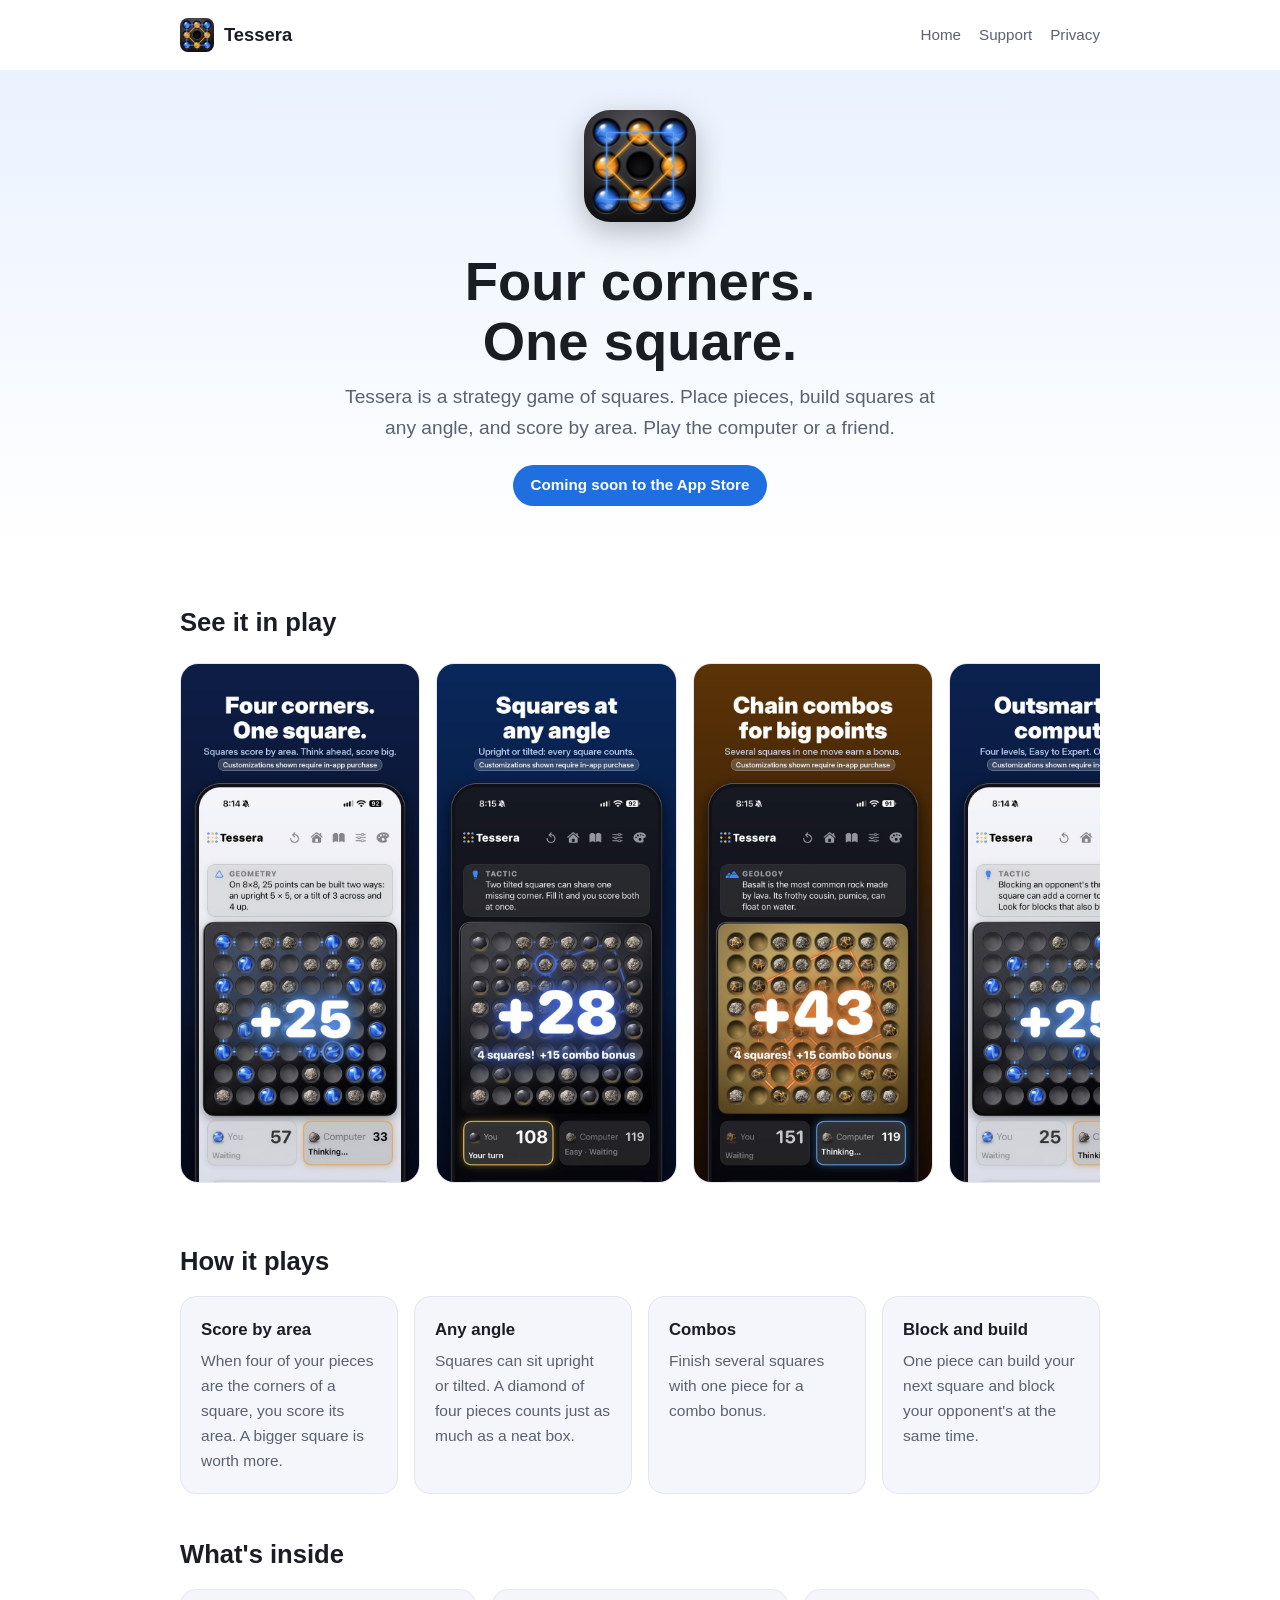
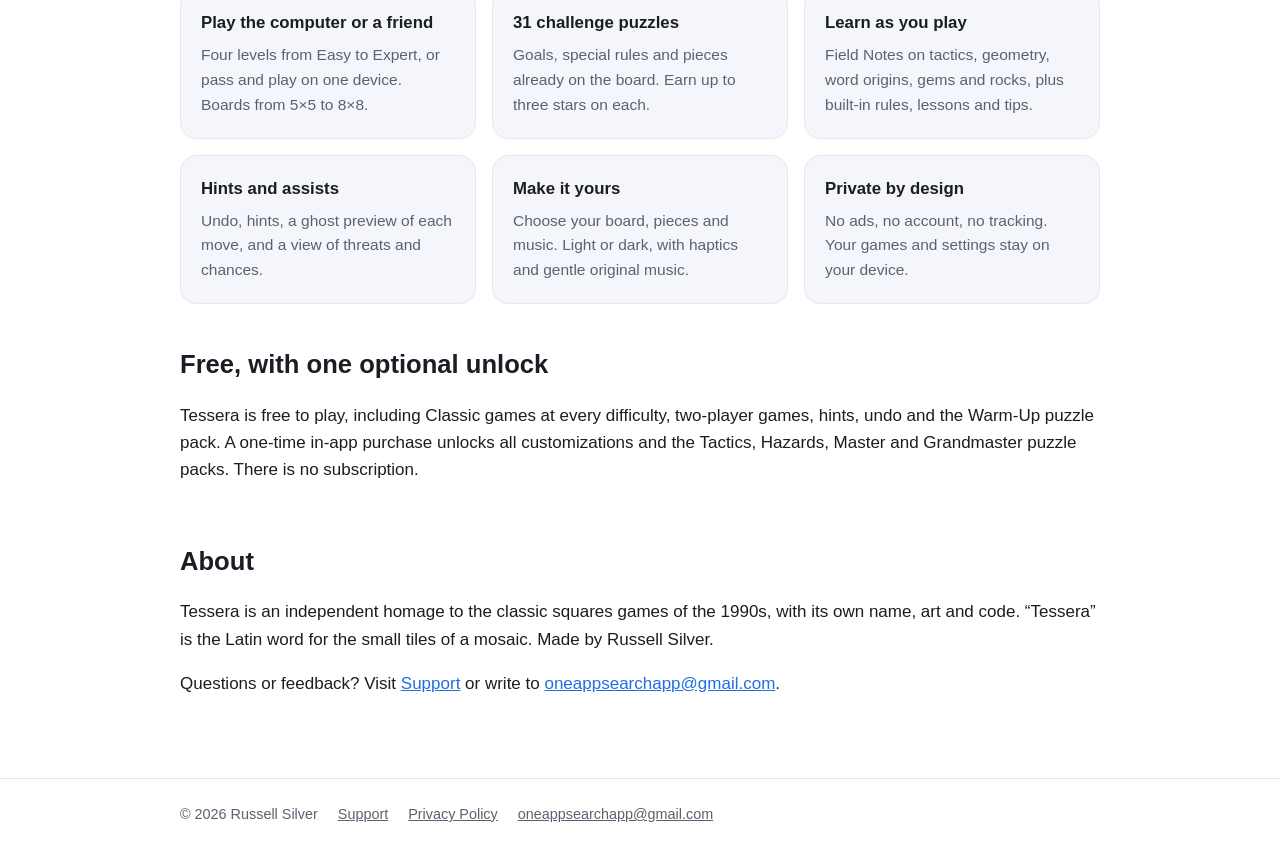
==== commit 81fd2931: "Add files via upload" ====
--- a/index.html
+++ b/index.html
@@ -1,152 +1,70 @@
-<!DOCTYPE html>
-<html lang="en"><head><meta charset="utf-8"><meta name="viewport" content="width=device-width,initial-scale=1">
-<title>OneSearch: find what OneNote can't</title>
-<meta name="description" content="OneSearch, a companion app for OneNote. OneNote on iPhone can't find what's inside your PDFs and other file attachments. OneSearch can: private, on-device search with AND, OR and NOT logic, for iPhone and iPad.">
-<meta property="og:title" content="OneSearch: find what OneNote can't"><meta property="og:description" content="Search inside your PDFs, scans and attachments in OneNote. Private, on iPhone and iPad."><meta property="og:image" content="img/banner.jpg">
-<!-- When the app is live, add: <meta name="apple-itunes-app" content="app-id=YOUR_APP_ID"> -->
-<link rel="icon" href="favicon.png"><link rel="stylesheet" href="style.css"></head><body class="home">
-<header><a class="brand" href=""><img src="icon.png" alt="">OneSearch</a>
-<nav><a href="#faq">FAQ</a><a href="beta/">Beta</a><a href="privacy/">Privacy</a><a href="terms/">Terms</a><a href="support/">Support</a><a class="navcta" href="#get">Get the app</a></nav></header>
+<!doctype html>
+<html lang="en">
+<head>
+<meta charset="utf-8">
+<meta name="viewport" content="width=device-width, initial-scale=1">
+<meta name="robots" content="noindex">
+<title>Tessera: a strategy game of squares</title>
+<meta name="description" content="Tessera is a strategy game of squares for iPhone and iPad. Connect four corners to score by area.">
+<link rel="icon" href="tessera-favicon.png">
+<link rel="apple-touch-icon" href="tessera-apple-touch-icon.png">
+<link rel="stylesheet" href="tessera-style.css">
+</head>
+<body>
+<header class="nav">
+  <a class="brand" href="index.html"><img src="tessera-icon.png" alt="">Tessera</a>
+  <nav><a href="index.html">Home</a><a href="support.html">Support</a><a href="privacy.html">Privacy</a></nav>
+</header>
+<div class="hero"><div class="in">
+  <img class="icon" src="tessera-icon.png" alt="Tessera app icon">
+  <h1>Four corners.<br>One square.</h1>
+  <p class="lead">Tessera is a strategy game of squares. Place pieces, build squares at any angle, and score by area. Play the computer or a friend.</p>
+  <span class="pill">Coming soon to the App Store</span>
+</div></div>
 <main>
-<h1>OneSearch</h1>
-<p class="tag">OneNote on iPhone can't find what's inside your PDFs and other file attachments. OneSearch can.</p>
-<p class="byline">A companion app for the official OneNote app, on iPhone and iPad &middot; Version 1.0</p>
-<div class="pills hero-cta"><a class="pill primary" href="#get">&#11015;&#65039; Get the app</a><a class="pill" href="#features">See how it works</a></div>
-<img class="banner" src="img/banner.jpg" width="1800" height="900" alt="OneSearch: find anything in OneNote. Notes, PDFs, scans and photos, private on your device, for iPhone and iPad.">
-<p class="intro-p">OneNote's own search often can't look inside attached files. OneSearch reads them and takes you straight to the page. It's a companion to the official OneNote app, so you keep using OneNote as you do now.</p>
-
-<h2>A companion to the OneNote app</h2>
-<p>OneSearch doesn't replace OneNote. Keep writing, organizing and syncing in the official Microsoft OneNote app; OneSearch only helps you find things.</p>
-<ul class="feat">
-<li><strong>Same notebooks, same account.</strong> Sign in with the Microsoft account you use in OneNote.</li>
-<li><strong>Read-only.</strong> It never changes, moves or deletes anything in OneNote.</li>
-<li><strong>Back to OneNote in one tap.</strong> Every result has an Open in OneNote button.</li>
-</ul>
-
-<h2>OneNote problems, solved</h2>
-<table class="fix">
-<thead><tr><th>The problem</th><th>With OneSearch</th></tr></thead>
-<tbody>
-<tr><td>Can't search inside PDFs and attachments</td><td>&#10003; Searches inside them, down to the page</td></tr>
-<tr><td>Scans and photos aren't searchable</td><td>&#10003; Text recognized on your device</td></tr>
-<tr><td>Can't tell where a result came from</td><td>&#10003; Shows notebook, section and note, and opens the match</td></tr>
-<tr><td>Too many wrong results</td><td>&#10003; AND, OR, NOT, quotes and filters</td></tr>
-<tr><td>A typo or wrong word finds nothing</td><td>&#10003; Typos forgiven, ideas found</td></tr>
-<tr><td>Worried about privacy</td><td>&#10003; On-device and read-only, no server</td></tr>
-</tbody></table>
-<div class="pills"><a class="pill primary" href="#get">&#11015;&#65039; Get the app</a></div>
-
-<h2 id="features">Features</h2>
-<div class="sec" id="f1">
-<div class="devshot" data-dev="phone"><div class="tabs" role="group" aria-label="Device"><button type="button" class="on" data-d="phone">iPhone</button><button type="button" data-d="ipad">iPad</button></div><img class="d-phone" src="img/phone-1.webp" width="500" height="920" loading="lazy" alt="OneSearch results showing a note and a PDF, with the matching words highlighted"><img class="d-ipad" src="img/ipad-2.webp" width="1444" height="1017" loading="lazy" alt="OneSearch on iPad: results with matches highlighted in notes and PDFs"></div>
-<p>There are many ways to search, but I wanted one search that covers everything in OneNote:</p>
-<ul class="feat">
-<li><strong>Notes, files and scans together.</strong> PDFs, Office files and images attached to your notes become searchable alongside the notes themselves.</li>
-<li><strong>Shows where it is.</strong> Every result names the notebook, section and note, so you know where it came from.</li>
-<li><strong>Open the match.</strong> Jump straight to the file or page, with the words you searched for highlighted.</li>
-<li><strong>Filters that fit.</strong> Narrow by type, notebook, section and date.</li>
-<li><strong>Related items.</strong> Notes and files that belong together are linked, so they show up together.</li>
-</ul>
-</div>
-
-<h2>Search with real logic</h2>
-<div class="sec" id="f2">
-<div class="devshot" data-dev="phone"><div class="tabs" role="group" aria-label="Device"><button type="button" class="on" data-d="phone">iPhone</button><button type="button" data-d="ipad">iPad</button></div><img class="d-phone" src="img/phone-3.webp" width="500" height="920" loading="lazy" alt="Search logic explained: AND, OR, NOT, brackets and quotes"><img class="d-ipad" src="img/ipad-1.webp" width="1444" height="1017" loading="lazy" alt="OneSearch on iPad: the Search screen with filters and search tips"></div>
-<p>Go beyond plain keywords. The logic buttons sit right under the search box, so you never have to remember the syntax:</p>
-<ul class="feat">
-<li><code>roof AND warranty</code> both words must be there</li>
-<li><code>roof OR gutter</code> either word will do</li>
-<li><code>roof NOT 2019</code> leave out that word</li>
-<li><code>(roof OR gutter) AND quote</code> brackets group the logic</li>
-<li><code>"water damage"</code> words together, in order</li>
-</ul>
-<p>Write AND, OR and NOT in capitals; in lowercase they are ordinary words. Prefer plain words? Just type what you mean.</p>
-</div>
-
-<h2>Inside your files, down to the page</h2>
-<div class="sec" id="f3">
-<div class="devshot" data-dev="phone"><div class="tabs" role="group" aria-label="Device"><button type="button" class="on" data-d="phone">iPhone</button><button type="button" data-d="ipad">iPad</button></div><img class="d-phone full" src="img/phone-8.webp" width="500" height="1049" loading="lazy" alt="A PDF opened at the match on iPhone, with the search word highlighted"><img class="d-ipad" src="img/ipad-4.webp" width="1444" height="1017" loading="lazy" alt="OneSearch on iPad: a PDF opened at the matching page with the word highlighted"></div>
-<ul class="feat">
-<li><strong>Searches inside files.</strong> PDFs, Word, Excel and PowerPoint files, and images, down to the page.</li>
-<li><strong>Reads scans and photos.</strong> Text recognition runs on your device, so a photographed receipt is as searchable as a typed note.</li>
-<li><strong>Opens where the match is.</strong> No scrolling through a 60-page PDF to find the one line you wanted.</li>
-<li><strong>Works where OneNote for iPhone can't.</strong> That's the whole point of OneSearch.</li>
-</ul>
-</div>
-
-<h2>Typos forgiven, ideas found</h2>
-<div class="sec" id="f4">
-<div class="devshot" data-dev="phone"><div class="tabs" role="group" aria-label="Device"><button type="button" class="on" data-d="phone">iPhone</button><button type="button" data-d="ipad">iPad</button></div><img class="d-phone" src="img/phone-5.webp" width="500" height="920" loading="lazy" alt="Search results for a misspelled word and a related idea"><img class="d-ipad" src="img/ipad-3.webp" width="1444" height="1017" loading="lazy" alt="OneSearch on iPad: a note with matching files, note text and related items"></div>
-<ul class="feat">
-<li><strong>Forgives typos.</strong> Misspell a word and you still find the note.</li>
-<li><strong>Finds the same idea in different words.</strong> Search for one way of saying it and see notes that say it another way.</li>
-<li><strong>Smart, but on your device.</strong> The language understanding runs on your iPhone or iPad. Nothing is sent anywhere.</li>
-</ul>
-</div>
-
-<h2>Private. On your iPhone or iPad.</h2>
-<div class="sec" id="f5">
-<img class="phone" src="img/phone-6.webp" width="500" height="920" loading="lazy" alt="Privacy: no server, no ads, no analytics">
-<ul class="feat">
-<li><strong>No server, no ads, no analytics.</strong> Nothing is sent to us or to anyone else. OneSearch only talks to Microsoft to sign you in and read your notes.</li>
-<li><strong>Read-only.</strong> OneSearch never changes or deletes anything in OneNote.</li>
-<li><strong>On-device text recognition and AI.</strong> Scans, photos and smart search all run on your device.</li>
-<li><strong>You're in control.</strong> Choose which notebooks to sync. Sign out and the local index is removed.</li>
-</ul>
-</div>
-
-<h2>Instant, even offline</h2>
-<div class="sec" id="f6">
-<img class="phone" src="img/phone-7.webp" width="500" height="920" loading="lazy" alt="OneSearch working offline with a private copy of your notes">
-<ul class="feat">
-<li><strong>Results appear instantly.</strong> Your notes are indexed and searched on the device.</li>
-<li><strong>No connection needed.</strong> Search on a plane, in a basement, anywhere.</li>
-<li><strong>Stays up to date.</strong> Sync keeps your private copy current in the background.</li>
-</ul>
-</div>
-
-<h2>Made for iPhone and iPad</h2>
-<div class="sec" id="ipad">
-<p>OneSearch runs on both. Use the iPhone / iPad switch beside any feature above to see each version. On iPad the layout adapts to the larger screen, so search, results and PDFs have room to breathe. Your index stays on each device, and you sign in once on each.</p>
-<ul class="feat">
-<li><strong>iPhone:</strong> fast search wherever you are.</li>
-<li><strong>iPad:</strong> a roomier layout for portrait and landscape, with results and files easy to read.</li>
-</ul>
-</div>
-
-<h2>How it works</h2>
-<ul class="feat">
-<li>Sign in with the Microsoft account you use in OneNote and choose your notebooks.</li>
-<li>Notes are searchable within minutes.</li>
-<li>Files and scans follow over hours or days for large notebooks, and each one becomes searchable as soon as it is read.</li>
-<li>Syncing continues in the background.</li>
-</ul>
-
-<h2 id="faq">Frequently asked questions</h2>
-<div class="faq">
-<details><summary>Does OneSearch replace the OneNote app?</summary><p>No. OneSearch is a companion. You keep creating, editing and syncing notes in the official OneNote app. OneSearch only helps you find things, and every result has an Open in OneNote button.</p></details>
-<details><summary>Will it work with my work or school account?</summary><p>It depends on your organization. Personal Microsoft accounts (such as Outlook, Hotmail or Live) sign in normally. Work and school accounts are controlled by your organization's administrator. Many organizations require an administrator to approve an app before anyone can sign in to it, and some block third-party apps altogether. If you see a message that you need administrator approval, ask your IT administrator to approve OneSearch. If your organization doesn't allow it, OneSearch can't open those notebooks, and that decision is up to your organization, not OneSearch.</p></details>
-<details><summary>Is OneSearch made by Microsoft?</summary><p>No. OneSearch is an independent app. It is not made by, affiliated with, or endorsed by Microsoft. It works with your own OneNote notebooks through your Microsoft account.</p></details>
-<details><summary>Can OneSearch change or delete my notes?</summary><p>No. OneSearch is read-only. It never changes, moves or deletes anything in OneNote.</p></details>
-<details><summary>Where is my information stored? Is anything sent to you?</summary><p>Your notes are indexed and searched on your device. There is no OneSearch server, and no ads or analytics. OneSearch only talks to Microsoft to sign you in and read your notes. Signing out removes the local index from your device. See the <a href="privacy/">Privacy Policy</a> for details.</p></details>
-<details><summary>Which files can OneSearch search inside?</summary><p>PDFs, Office files (Word, Excel and PowerPoint) and images attached to your notes. Text in scans and photos is recognized on your device.</p></details>
-<details><summary>Why aren't all my files searchable right away?</summary><p>Notes become searchable within minutes. Files and scans take longer, from hours to days for very large notebooks, and each one becomes searchable as soon as it has been read. Syncing continues in the background, and the Search screen shows how much is covered so far.</p></details>
-<details><summary>Does it work offline?</summary><p>Yes. Search runs on your device, so results appear instantly even without a connection. A connection is only needed to sync new changes.</p></details>
-<details><summary>Which devices does it run on?</summary><p>iPhone with iOS 27 or later and iPad with iPadOS 27 or later. Your index stays on each device, and you sign in once on each.</p></details>
-<details><summary>Something isn't working. Who do I contact?</summary><p>Visit the <a href="support/">Support page</a> or email <a href="mailto:onesearchapp@gmail.com">onesearchapp@gmail.com</a>.</p></details>
-</div>
-
-<h2 id="get">Get OneSearch</h2>
-<div class="note">Coming soon to the App Store. Want to try it first? <a href="beta/">Join the beta</a>. <!-- Replace this note with the App Store badge link when the app is live: <a href="https://apps.apple.com/app/id[APP ID]">Download on the App Store</a> --></div>
-<p>Requires an iPhone (iOS 27 or later) or iPad (iPadOS 27 or later) and a Microsoft account with OneNote notebooks. Install the official OneNote app from the App Store to open results in OneNote.</p>
-<p class="fine" style="text-align:left">OneSearch is an independent app. It is not made by, affiliated with, or endorsed by Microsoft.</p>
-
-<hr class="div">
-<p class="fine">Screenshots show sample notebooks.</p>
+<section>
+  <h2>See it in play</h2>
+  <div class="shots">
+    <img src="tessera-shot1.jpg" alt="Scoring a large square" loading="lazy">
+    <img src="tessera-shot2.jpg" alt="Tilted squares and a combo bonus" loading="lazy">
+    <img src="tessera-shot3.jpg" alt="Chain combos on the gold board" loading="lazy">
+    <img src="tessera-shot4.jpg" alt="Playing the computer" loading="lazy">
+    <img src="tessera-shot5.jpg" alt="Field Notes tactic card" loading="lazy">
+    <img src="tessera-shot6.jpg" alt="Customize boards, pieces and music" loading="lazy">
+    <img src="tessera-shot7.jpg" alt="Rules and lessons" loading="lazy">
+    <img src="tessera-shot8.jpg" alt="Hints and highlights" loading="lazy">
+  </div>
+</section>
+<section>
+  <h2>How it plays</h2>
+  <div class="grid g4">
+    <div class="card"><h3>Score by area</h3><p>When four of your pieces are the corners of a square, you score its area. A bigger square is worth more.</p></div>
+    <div class="card"><h3>Any angle</h3><p>Squares can sit upright or tilted. A diamond of four pieces counts just as much as a neat box.</p></div>
+    <div class="card"><h3>Combos</h3><p>Finish several squares with one piece for a combo bonus.</p></div>
+    <div class="card"><h3>Block and build</h3><p>One piece can build your next square and block your opponent's at the same time.</p></div>
+  </div>
+</section>
+<section>
+  <h2>What's inside</h2>
+  <div class="grid">
+    <div class="card"><h3>Play the computer or a friend</h3><p>Four levels from Easy to Expert, or pass and play on one device. Boards from 5&times;5 to 8&times;8.</p></div>
+    <div class="card"><h3>31 challenge puzzles</h3><p>Goals, special rules and pieces already on the board. Earn up to three stars on each.</p></div>
+    <div class="card"><h3>Learn as you play</h3><p>Field Notes on tactics, geometry, word origins, gems and rocks, plus built-in rules, lessons and tips.</p></div>
+    <div class="card"><h3>Hints and assists</h3><p>Undo, hints, a ghost preview of each move, and a view of threats and chances.</p></div>
+    <div class="card"><h3>Make it yours</h3><p>Choose your board, pieces and music. Light or dark, with haptics and gentle original music.</p></div>
+    <div class="card"><h3>Private by design</h3><p>No ads, no account, no tracking. Your games and settings stay on your device.</p></div>
+  </div>
+</section>
+<section>
+  <h2>Free, with one optional unlock</h2>
+  <p>Tessera is free to play, including Classic games at every difficulty, two-player games, hints, undo and the Warm-Up puzzle pack. A one-time in-app purchase unlocks all customizations and the Tactics, Hazards, Master and Grandmaster puzzle packs. There is no subscription.</p>
+</section>
+<section>
+  <h2>About</h2>
+  <p>Tessera is an independent homage to the classic squares games of the 1990s, with its own name, art and code. &ldquo;Tessera&rdquo; is the Latin word for the small tiles of a mosaic. Made by Russell Silver.</p>
+  <p>Questions or feedback? Visit <a href="support.html">Support</a> or write to <a href="mailto:oneappsearchapp@gmail.com">oneappsearchapp@gmail.com</a>.</p>
+</section>
 </main>
-<footer>
-<p>&copy; 2026 OneSearch. OneSearch is an independent app and is not affiliated with, endorsed by, or sponsored by Microsoft. Microsoft and OneNote are trademarks of the Microsoft group of companies.</p>
-<p><a href="beta/">Beta</a> &middot; <a href="privacy/">Privacy Policy</a> &middot; <a href="terms/">Terms of Use</a> &middot; <a href="support/">Support</a></p>
-</footer>
-<script>document.addEventListener("click",function(e){var b=e.target.closest(".devshot .tabs button");if(!b)return;var s=b.closest(".devshot");s.setAttribute("data-dev",b.getAttribute("data-d"));s.querySelectorAll(".tabs button").forEach(function(x){x.classList.toggle("on",x===b)})});</script>
-</body></html>
+<footer><div class="in"><span>&copy; 2026 Russell Silver</span><a href="support.html">Support</a><a href="privacy.html">Privacy Policy</a><a href="mailto:oneappsearchapp@gmail.com">oneappsearchapp@gmail.com</a></div></footer>
+</body>
+</html>
--- a/tessera-style.css
+++ b/tessera-style.css
@@ -0,0 +1,35 @@
+:root{--bg:#fff;--fg:#1b1d24;--muted:#5c6170;--accent:#1f6fe0;--rule:#e3e6ee;--card:#f4f6fb;--hero1:#eaf2ff;--hero2:#fff}
+@media(prefers-color-scheme:dark){:root{--bg:#0b0e16;--fg:#eceef4;--muted:#a1a7b8;--accent:#6aaeff;--rule:#262a36;--card:#141926;--hero1:#10223f;--hero2:#0b0e16}}
+*{box-sizing:border-box}
+body{margin:0;background:var(--bg);color:var(--fg);font:17px/1.6 -apple-system,BlinkMacSystemFont,"Segoe UI",Roboto,Helvetica,Arial,sans-serif}
+a{color:var(--accent)}
+header.nav{max-width:960px;margin:0 auto;padding:18px 20px;display:flex;align-items:center;gap:16px}
+header.nav .brand{display:flex;align-items:center;gap:10px;font-weight:700;font-size:1.15rem;color:var(--fg);text-decoration:none}
+header.nav .brand img{width:34px;height:34px;border-radius:8px}
+header.nav nav{margin-left:auto;display:flex;gap:18px}
+header.nav nav a{color:var(--muted);text-decoration:none;font-size:.95rem}
+header.nav nav a:hover{color:var(--fg)}
+.hero{background:linear-gradient(180deg,var(--hero1),var(--hero2))}
+.hero .in{max-width:960px;margin:0 auto;padding:40px 20px 56px;text-align:center}
+.hero img.icon{width:112px;height:112px;border-radius:26px;box-shadow:0 10px 30px rgba(0,0,0,.25)}
+.hero h1{font-size:clamp(2.2rem,6vw,3.4rem);line-height:1.1;margin:22px 0 10px}
+.hero p.lead{font-size:1.2rem;color:var(--muted);max-width:620px;margin:0 auto 22px}
+.pill{display:inline-block;padding:8px 18px;border-radius:999px;background:var(--accent);color:#fff;font-weight:600;font-size:.95rem}
+main{max-width:960px;margin:0 auto;padding:0 20px 64px}
+section{padding:40px 0 0}
+h2{font-size:1.6rem;margin:0 0 14px}
+.grid{display:grid;grid-template-columns:repeat(auto-fit,minmax(250px,1fr));gap:16px}
+.card{background:var(--card);border:1px solid var(--rule);border-radius:16px;padding:20px}
+.card h3{margin:0 0 6px;font-size:1.05rem}.card p{margin:0;color:var(--muted);font-size:.97rem}
+.shots{display:flex;gap:16px;overflow-x:auto;padding:6px 2px 18px;scroll-snap-type:x mandatory}
+.shots img{height:520px;width:auto;border-radius:18px;border:1px solid var(--rule);scroll-snap-align:start;flex:none}
+.doc{max-width:680px;margin:0 auto;padding:8px 20px 64px}
+.doc h1{font-size:2rem;margin:8px 0 4px}
+.doc h2{font-size:1.2rem;margin:32px 0 6px;padding-top:16px;border-top:1px solid var(--rule)}
+.doc p,.doc li{margin:8px 0}
+.meta{color:var(--muted)}
+footer{border-top:1px solid var(--rule);color:var(--muted);font-size:.9rem}
+footer .in{max-width:960px;margin:0 auto;padding:24px 20px;display:flex;flex-wrap:wrap;gap:8px 20px}
+footer a{color:var(--muted)}
+@media(max-width:560px){.shots img{height:420px}}
+.g4{grid-template-columns:repeat(auto-fit,minmax(200px,1fr))}
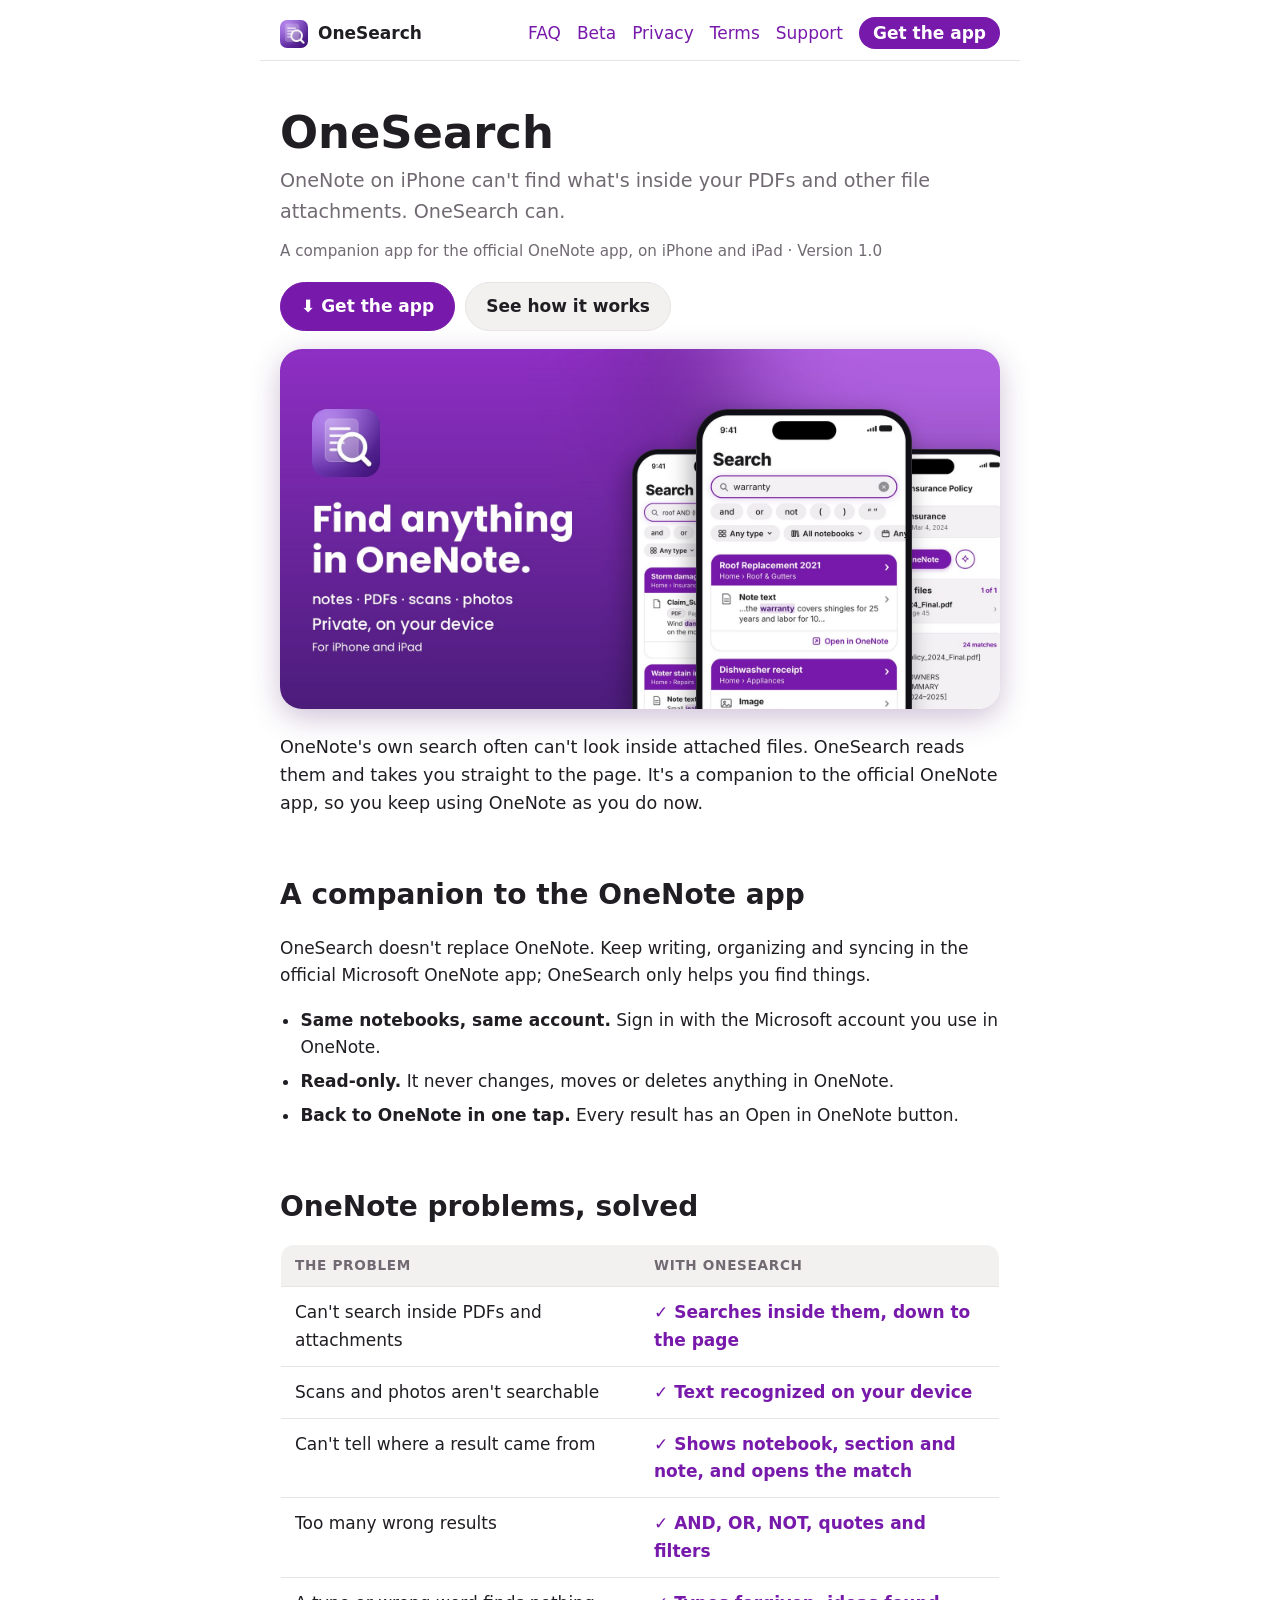
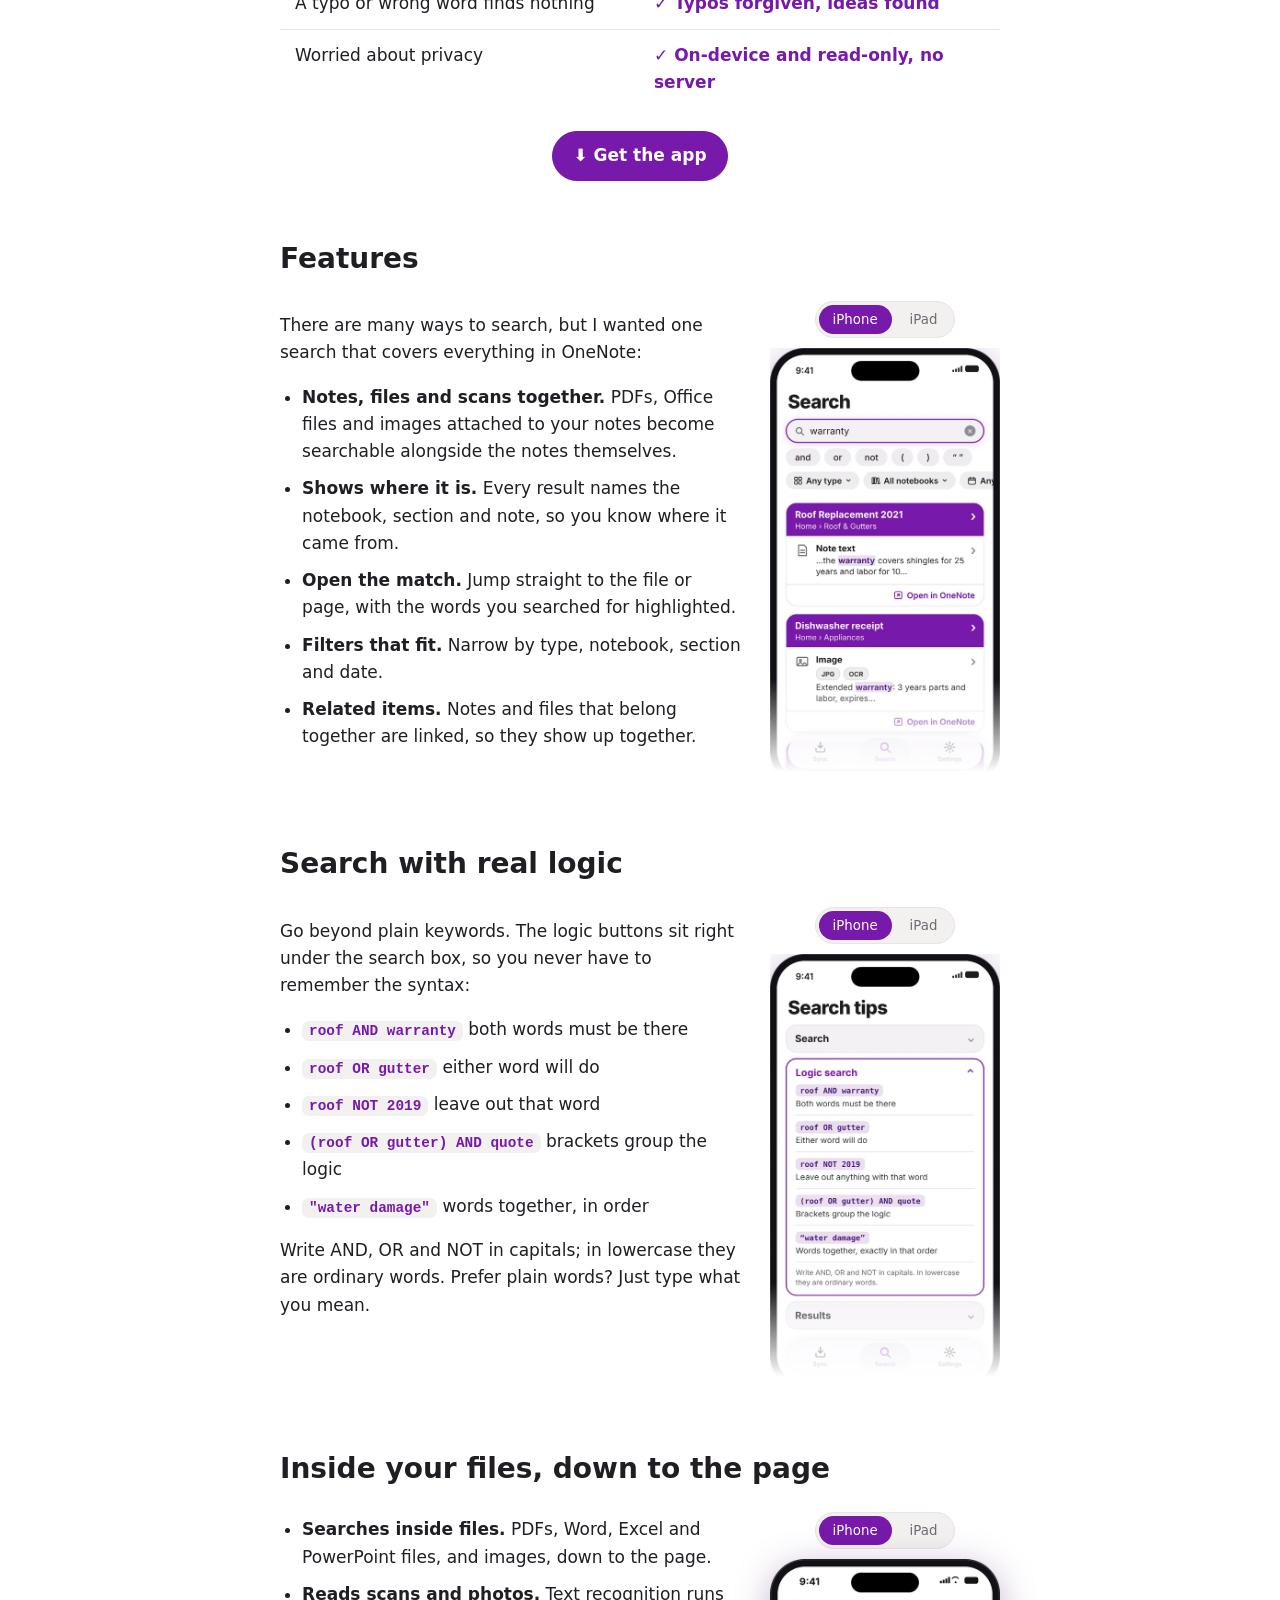
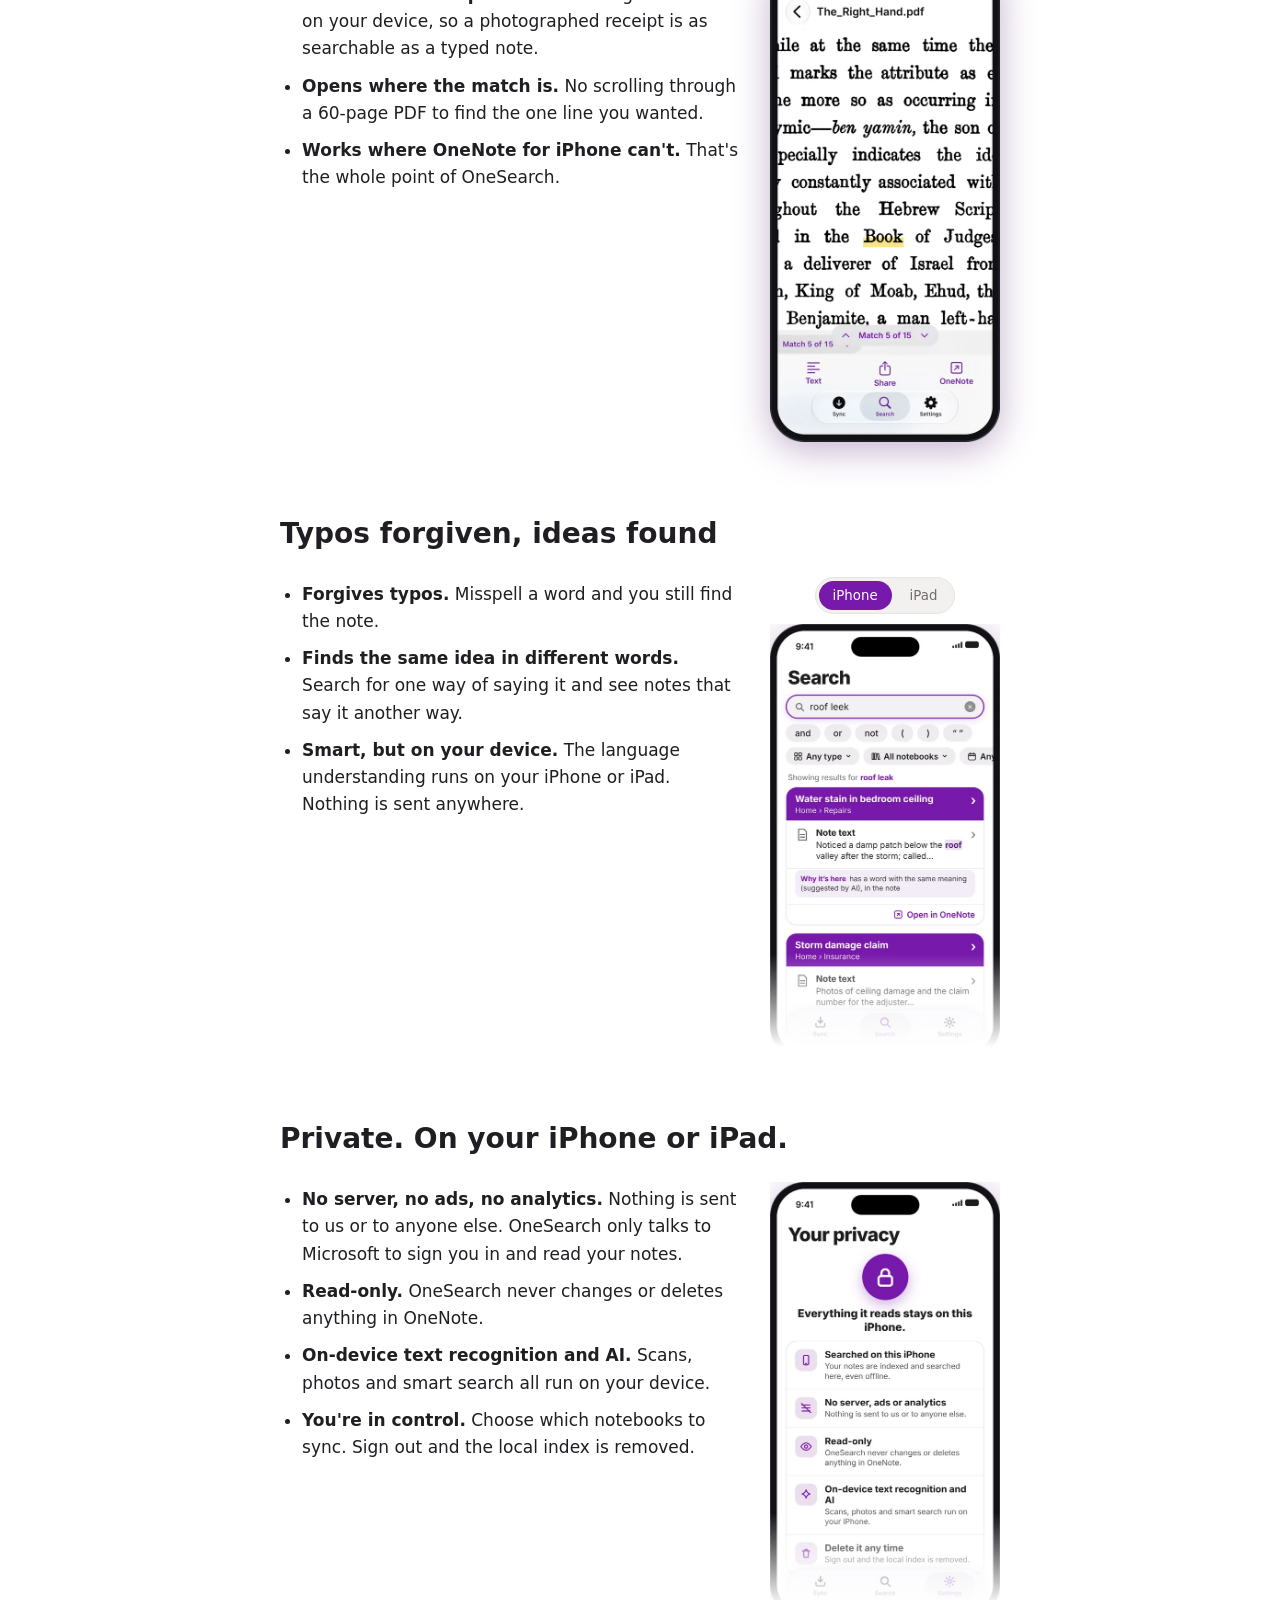
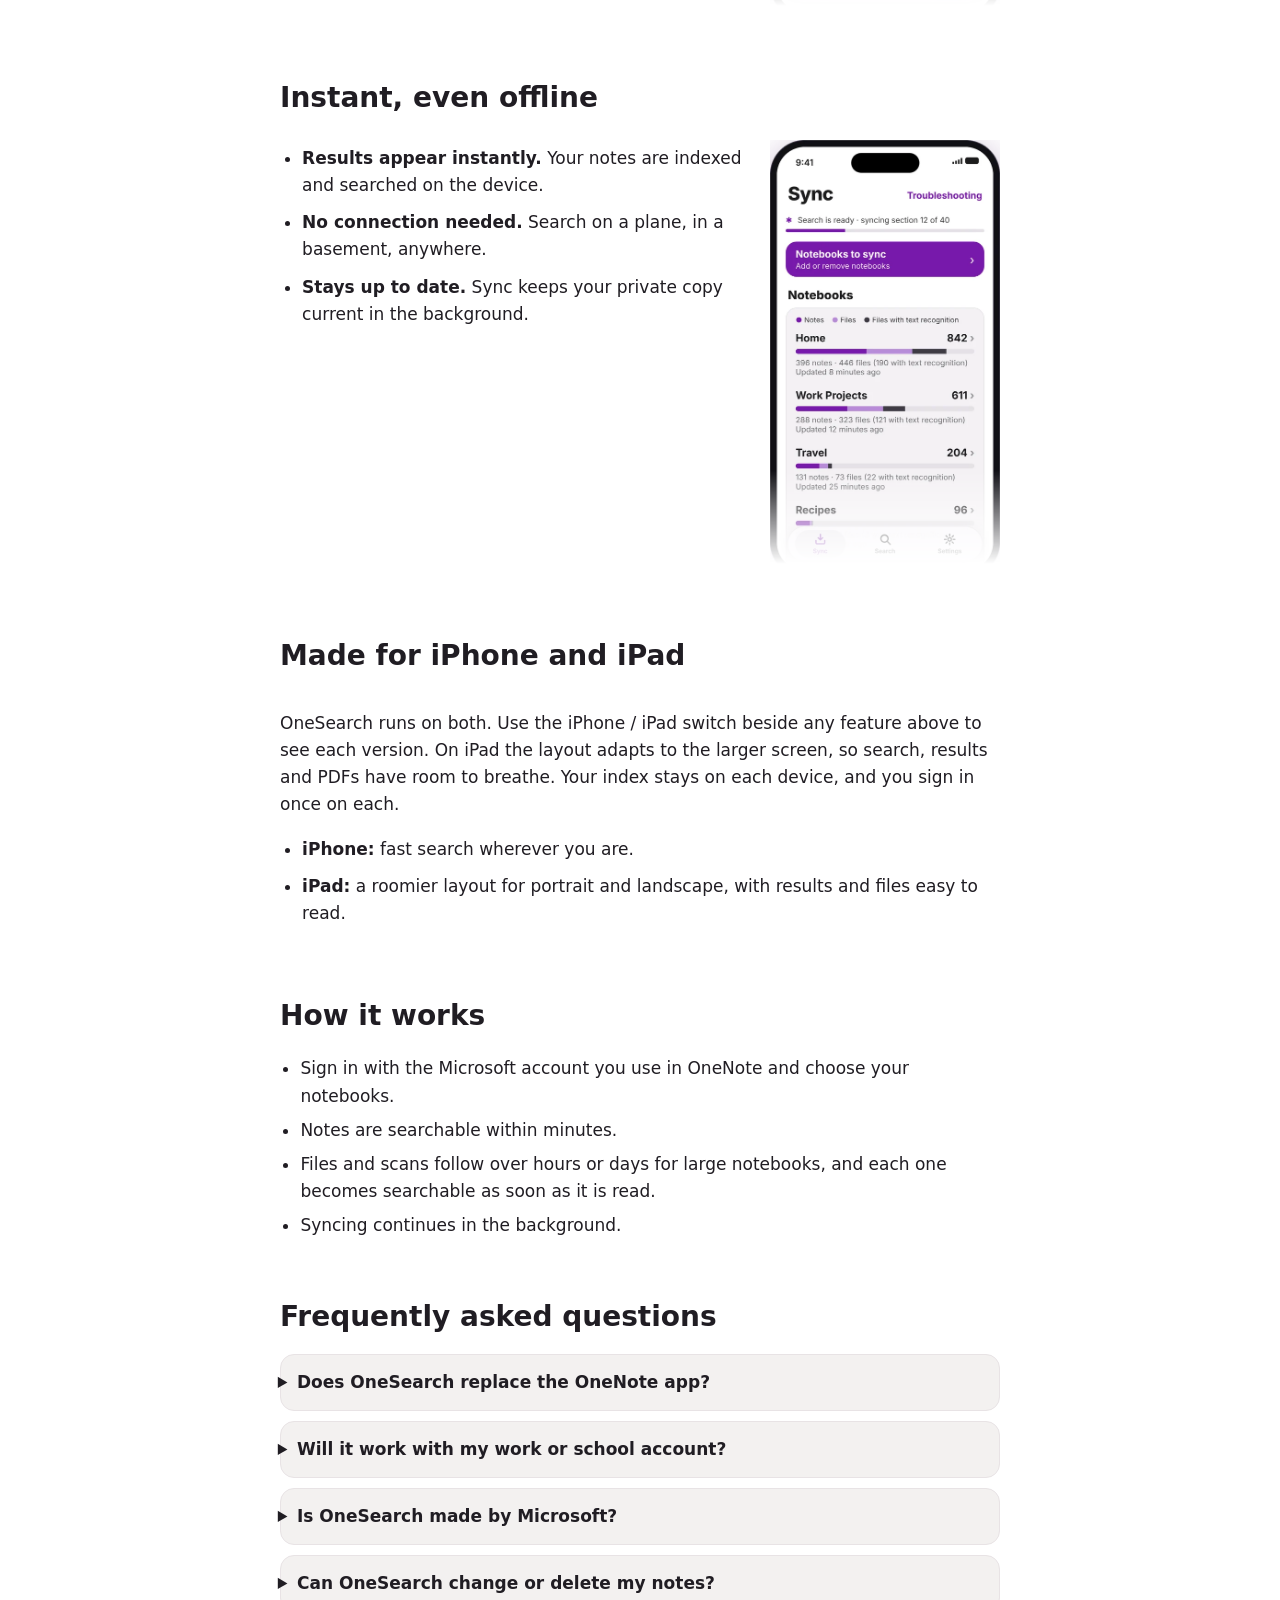
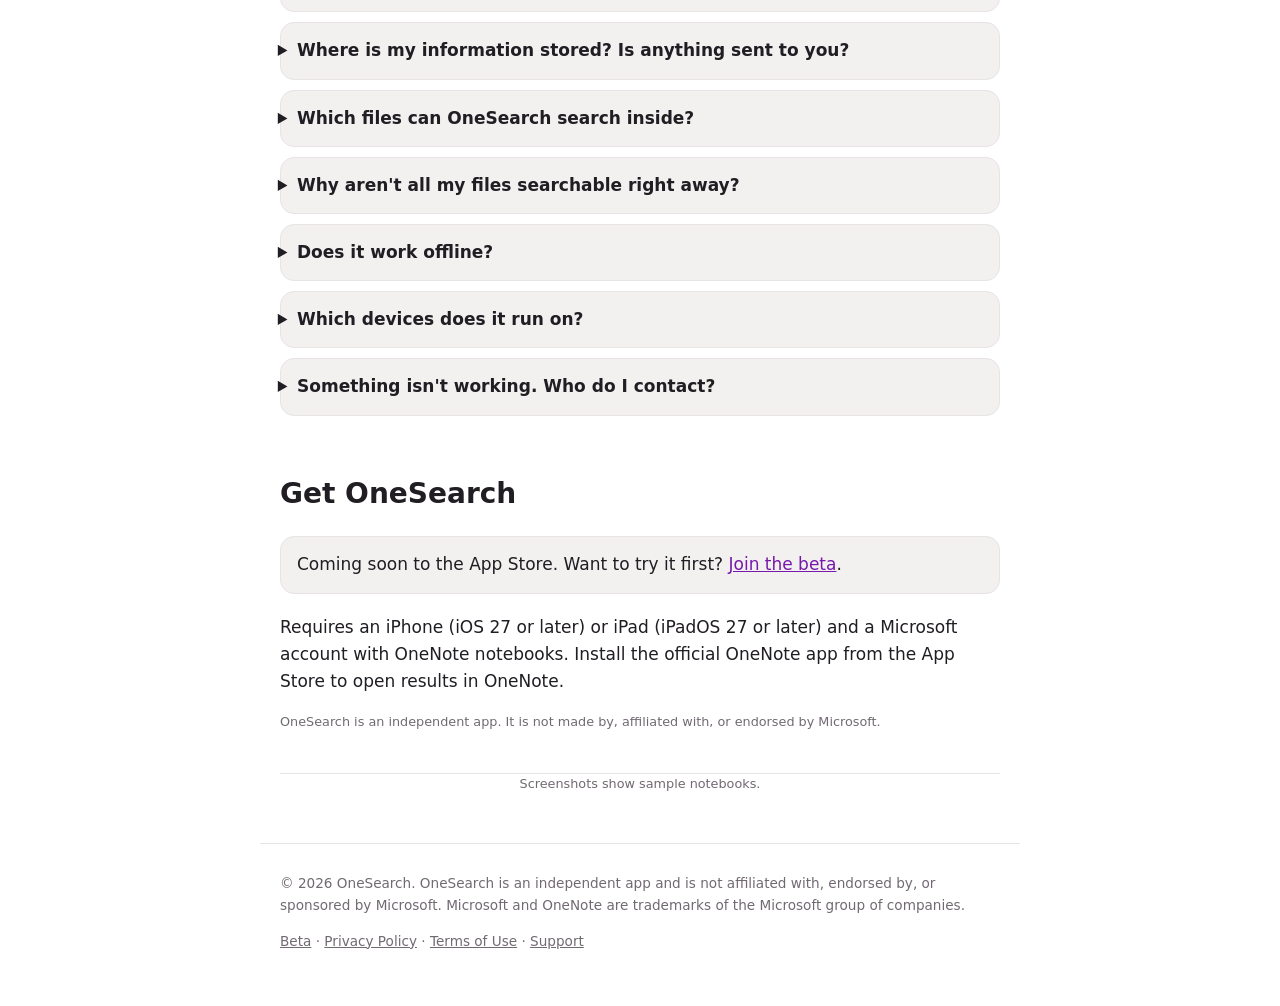
==== commit 06a45ac1: "Add files via upload" ====
--- a/index.html
+++ b/index.html
@@ -1,70 +1,152 @@
-<!doctype html>
-<html lang="en">
-<head>
-<meta charset="utf-8">
-<meta name="viewport" content="width=device-width, initial-scale=1">
-<meta name="robots" content="noindex">
-<title>Tessera: a strategy game of squares</title>
-<meta name="description" content="Tessera is a strategy game of squares for iPhone and iPad. Connect four corners to score by area.">
-<link rel="icon" href="tessera-favicon.png">
-<link rel="apple-touch-icon" href="tessera-apple-touch-icon.png">
-<link rel="stylesheet" href="tessera-style.css">
-</head>
-<body>
-<header class="nav">
-  <a class="brand" href="index.html"><img src="tessera-icon.png" alt="">Tessera</a>
-  <nav><a href="index.html">Home</a><a href="support.html">Support</a><a href="privacy.html">Privacy</a></nav>
-</header>
-<div class="hero"><div class="in">
-  <img class="icon" src="tessera-icon.png" alt="Tessera app icon">
-  <h1>Four corners.<br>One square.</h1>
-  <p class="lead">Tessera is a strategy game of squares. Place pieces, build squares at any angle, and score by area. Play the computer or a friend.</p>
-  <span class="pill">Coming soon to the App Store</span>
-</div></div>
+<!DOCTYPE html>
+<html lang="en"><head><meta charset="utf-8"><meta name="viewport" content="width=device-width,initial-scale=1">
+<title>OneSearch: find what OneNote can't</title>
+<meta name="description" content="OneSearch, a companion app for OneNote. OneNote on iPhone can't find what's inside your PDFs and other file attachments. OneSearch can: private, on-device search with AND, OR and NOT logic, for iPhone and iPad.">
+<meta property="og:title" content="OneSearch: find what OneNote can't"><meta property="og:description" content="Search inside your PDFs, scans and attachments in OneNote. Private, on iPhone and iPad."><meta property="og:image" content="img/banner.jpg">
+<!-- When the app is live, add: <meta name="apple-itunes-app" content="app-id=YOUR_APP_ID"> -->
+<link rel="icon" href="favicon.png"><link rel="stylesheet" href="style.css"></head><body class="home">
+<header><a class="brand" href=""><img src="icon.png" alt="">OneSearch</a>
+<nav><a href="#faq">FAQ</a><a href="beta/">Beta</a><a href="privacy/">Privacy</a><a href="terms/">Terms</a><a href="support/">Support</a><a class="navcta" href="#get">Get the app</a></nav></header>
 <main>
-<section>
-  <h2>See it in play</h2>
-  <div class="shots">
-    <img src="tessera-shot1.jpg" alt="Scoring a large square" loading="lazy">
-    <img src="tessera-shot2.jpg" alt="Tilted squares and a combo bonus" loading="lazy">
-    <img src="tessera-shot3.jpg" alt="Chain combos on the gold board" loading="lazy">
-    <img src="tessera-shot4.jpg" alt="Playing the computer" loading="lazy">
-    <img src="tessera-shot5.jpg" alt="Field Notes tactic card" loading="lazy">
-    <img src="tessera-shot6.jpg" alt="Customize boards, pieces and music" loading="lazy">
-    <img src="tessera-shot7.jpg" alt="Rules and lessons" loading="lazy">
-    <img src="tessera-shot8.jpg" alt="Hints and highlights" loading="lazy">
-  </div>
-</section>
-<section>
-  <h2>How it plays</h2>
-  <div class="grid g4">
-    <div class="card"><h3>Score by area</h3><p>When four of your pieces are the corners of a square, you score its area. A bigger square is worth more.</p></div>
-    <div class="card"><h3>Any angle</h3><p>Squares can sit upright or tilted. A diamond of four pieces counts just as much as a neat box.</p></div>
-    <div class="card"><h3>Combos</h3><p>Finish several squares with one piece for a combo bonus.</p></div>
-    <div class="card"><h3>Block and build</h3><p>One piece can build your next square and block your opponent's at the same time.</p></div>
-  </div>
-</section>
-<section>
-  <h2>What's inside</h2>
-  <div class="grid">
-    <div class="card"><h3>Play the computer or a friend</h3><p>Four levels from Easy to Expert, or pass and play on one device. Boards from 5&times;5 to 8&times;8.</p></div>
-    <div class="card"><h3>31 challenge puzzles</h3><p>Goals, special rules and pieces already on the board. Earn up to three stars on each.</p></div>
-    <div class="card"><h3>Learn as you play</h3><p>Field Notes on tactics, geometry, word origins, gems and rocks, plus built-in rules, lessons and tips.</p></div>
-    <div class="card"><h3>Hints and assists</h3><p>Undo, hints, a ghost preview of each move, and a view of threats and chances.</p></div>
-    <div class="card"><h3>Make it yours</h3><p>Choose your board, pieces and music. Light or dark, with haptics and gentle original music.</p></div>
-    <div class="card"><h3>Private by design</h3><p>No ads, no account, no tracking. Your games and settings stay on your device.</p></div>
-  </div>
-</section>
-<section>
-  <h2>Free, with one optional unlock</h2>
-  <p>Tessera is free to play, including Classic games at every difficulty, two-player games, hints, undo and the Warm-Up puzzle pack. A one-time in-app purchase unlocks all customizations and the Tactics, Hazards, Master and Grandmaster puzzle packs. There is no subscription.</p>
-</section>
-<section>
-  <h2>About</h2>
-  <p>Tessera is an independent homage to the classic squares games of the 1990s, with its own name, art and code. &ldquo;Tessera&rdquo; is the Latin word for the small tiles of a mosaic. Made by Russell Silver.</p>
-  <p>Questions or feedback? Visit <a href="support.html">Support</a> or write to <a href="mailto:oneappsearchapp@gmail.com">oneappsearchapp@gmail.com</a>.</p>
-</section>
+<h1>OneSearch</h1>
+<p class="tag">OneNote on iPhone can't find what's inside your PDFs and other file attachments. OneSearch can.</p>
+<p class="byline">A companion app for the official OneNote app, on iPhone and iPad &middot; Version 1.0</p>
+<div class="pills hero-cta"><a class="pill primary" href="#get">&#11015;&#65039; Get the app</a><a class="pill" href="#features">See how it works</a></div>
+<img class="banner" src="img/banner.jpg" width="1800" height="900" alt="OneSearch: find anything in OneNote. Notes, PDFs, scans and photos, private on your device, for iPhone and iPad.">
+<p class="intro-p">OneNote's own search often can't look inside attached files. OneSearch reads them and takes you straight to the page. It's a companion to the official OneNote app, so you keep using OneNote as you do now.</p>
+
+<h2>A companion to the OneNote app</h2>
+<p>OneSearch doesn't replace OneNote. Keep writing, organizing and syncing in the official Microsoft OneNote app; OneSearch only helps you find things.</p>
+<ul class="feat">
+<li><strong>Same notebooks, same account.</strong> Sign in with the Microsoft account you use in OneNote.</li>
+<li><strong>Read-only.</strong> It never changes, moves or deletes anything in OneNote.</li>
+<li><strong>Back to OneNote in one tap.</strong> Every result has an Open in OneNote button.</li>
+</ul>
+
+<h2>OneNote problems, solved</h2>
+<table class="fix">
+<thead><tr><th>The problem</th><th>With OneSearch</th></tr></thead>
+<tbody>
+<tr><td>Can't search inside PDFs and attachments</td><td>&#10003; Searches inside them, down to the page</td></tr>
+<tr><td>Scans and photos aren't searchable</td><td>&#10003; Text recognized on your device</td></tr>
+<tr><td>Can't tell where a result came from</td><td>&#10003; Shows notebook, section and note, and opens the match</td></tr>
+<tr><td>Too many wrong results</td><td>&#10003; AND, OR, NOT, quotes and filters</td></tr>
+<tr><td>A typo or wrong word finds nothing</td><td>&#10003; Typos forgiven, ideas found</td></tr>
+<tr><td>Worried about privacy</td><td>&#10003; On-device and read-only, no server</td></tr>
+</tbody></table>
+<div class="pills"><a class="pill primary" href="#get">&#11015;&#65039; Get the app</a></div>
+
+<h2 id="features">Features</h2>
+<div class="sec" id="f1">
+<div class="devshot" data-dev="phone"><div class="tabs" role="group" aria-label="Device"><button type="button" class="on" data-d="phone">iPhone</button><button type="button" data-d="ipad">iPad</button></div><img class="d-phone" src="img/phone-1.webp" width="500" height="920" loading="lazy" alt="OneSearch results showing a note and a PDF, with the matching words highlighted"><img class="d-ipad" src="img/ipad-2.webp" width="1444" height="1017" loading="lazy" alt="OneSearch on iPad: results with matches highlighted in notes and PDFs"></div>
+<p>There are many ways to search, but I wanted one search that covers everything in OneNote:</p>
+<ul class="feat">
+<li><strong>Notes, files and scans together.</strong> PDFs, Office files and images attached to your notes become searchable alongside the notes themselves.</li>
+<li><strong>Shows where it is.</strong> Every result names the notebook, section and note, so you know where it came from.</li>
+<li><strong>Open the match.</strong> Jump straight to the file or page, with the words you searched for highlighted.</li>
+<li><strong>Filters that fit.</strong> Narrow by type, notebook, section and date.</li>
+<li><strong>Related items.</strong> Notes and files that belong together are linked, so they show up together.</li>
+</ul>
+</div>
+
+<h2>Search with real logic</h2>
+<div class="sec" id="f2">
+<div class="devshot" data-dev="phone"><div class="tabs" role="group" aria-label="Device"><button type="button" class="on" data-d="phone">iPhone</button><button type="button" data-d="ipad">iPad</button></div><img class="d-phone" src="img/phone-3.webp" width="500" height="920" loading="lazy" alt="Search logic explained: AND, OR, NOT, brackets and quotes"><img class="d-ipad" src="img/ipad-1.webp" width="1444" height="1017" loading="lazy" alt="OneSearch on iPad: the Search screen with filters and search tips"></div>
+<p>Go beyond plain keywords. The logic buttons sit right under the search box, so you never have to remember the syntax:</p>
+<ul class="feat">
+<li><code>roof AND warranty</code> both words must be there</li>
+<li><code>roof OR gutter</code> either word will do</li>
+<li><code>roof NOT 2019</code> leave out that word</li>
+<li><code>(roof OR gutter) AND quote</code> brackets group the logic</li>
+<li><code>"water damage"</code> words together, in order</li>
+</ul>
+<p>Write AND, OR and NOT in capitals; in lowercase they are ordinary words. Prefer plain words? Just type what you mean.</p>
+</div>
+
+<h2>Inside your files, down to the page</h2>
+<div class="sec" id="f3">
+<div class="devshot" data-dev="phone"><div class="tabs" role="group" aria-label="Device"><button type="button" class="on" data-d="phone">iPhone</button><button type="button" data-d="ipad">iPad</button></div><img class="d-phone full" src="img/phone-8.webp" width="500" height="1049" loading="lazy" alt="A PDF opened at the match on iPhone, with the search word highlighted"><img class="d-ipad" src="img/ipad-4.webp" width="1444" height="1017" loading="lazy" alt="OneSearch on iPad: a PDF opened at the matching page with the word highlighted"></div>
+<ul class="feat">
+<li><strong>Searches inside files.</strong> PDFs, Word, Excel and PowerPoint files, and images, down to the page.</li>
+<li><strong>Reads scans and photos.</strong> Text recognition runs on your device, so a photographed receipt is as searchable as a typed note.</li>
+<li><strong>Opens where the match is.</strong> No scrolling through a 60-page PDF to find the one line you wanted.</li>
+<li><strong>Works where OneNote for iPhone can't.</strong> That's the whole point of OneSearch.</li>
+</ul>
+</div>
+
+<h2>Typos forgiven, ideas found</h2>
+<div class="sec" id="f4">
+<div class="devshot" data-dev="phone"><div class="tabs" role="group" aria-label="Device"><button type="button" class="on" data-d="phone">iPhone</button><button type="button" data-d="ipad">iPad</button></div><img class="d-phone" src="img/phone-5.webp" width="500" height="920" loading="lazy" alt="Search results for a misspelled word and a related idea"><img class="d-ipad" src="img/ipad-3.webp" width="1444" height="1017" loading="lazy" alt="OneSearch on iPad: a note with matching files, note text and related items"></div>
+<ul class="feat">
+<li><strong>Forgives typos.</strong> Misspell a word and you still find the note.</li>
+<li><strong>Finds the same idea in different words.</strong> Search for one way of saying it and see notes that say it another way.</li>
+<li><strong>Smart, but on your device.</strong> The language understanding runs on your iPhone or iPad. Nothing is sent anywhere.</li>
+</ul>
+</div>
+
+<h2>Private. On your iPhone or iPad.</h2>
+<div class="sec" id="f5">
+<img class="phone" src="img/phone-6.webp" width="500" height="920" loading="lazy" alt="Privacy: no server, no ads, no analytics">
+<ul class="feat">
+<li><strong>No server, no ads, no analytics.</strong> Nothing is sent to us or to anyone else. OneSearch only talks to Microsoft to sign you in and read your notes.</li>
+<li><strong>Read-only.</strong> OneSearch never changes or deletes anything in OneNote.</li>
+<li><strong>On-device text recognition and AI.</strong> Scans, photos and smart search all run on your device.</li>
+<li><strong>You're in control.</strong> Choose which notebooks to sync. Sign out and the local index is removed.</li>
+</ul>
+</div>
+
+<h2>Instant, even offline</h2>
+<div class="sec" id="f6">
+<img class="phone" src="img/phone-7.webp" width="500" height="920" loading="lazy" alt="OneSearch working offline with a private copy of your notes">
+<ul class="feat">
+<li><strong>Results appear instantly.</strong> Your notes are indexed and searched on the device.</li>
+<li><strong>No connection needed.</strong> Search on a plane, in a basement, anywhere.</li>
+<li><strong>Stays up to date.</strong> Sync keeps your private copy current in the background.</li>
+</ul>
+</div>
+
+<h2>Made for iPhone and iPad</h2>
+<div class="sec" id="ipad">
+<p>OneSearch runs on both. Use the iPhone / iPad switch beside any feature above to see each version. On iPad the layout adapts to the larger screen, so search, results and PDFs have room to breathe. Your index stays on each device, and you sign in once on each.</p>
+<ul class="feat">
+<li><strong>iPhone:</strong> fast search wherever you are.</li>
+<li><strong>iPad:</strong> a roomier layout for portrait and landscape, with results and files easy to read.</li>
+</ul>
+</div>
+
+<h2>How it works</h2>
+<ul class="feat">
+<li>Sign in with the Microsoft account you use in OneNote and choose your notebooks.</li>
+<li>Notes are searchable within minutes.</li>
+<li>Files and scans follow over hours or days for large notebooks, and each one becomes searchable as soon as it is read.</li>
+<li>Syncing continues in the background.</li>
+</ul>
+
+<h2 id="faq">Frequently asked questions</h2>
+<div class="faq">
+<details><summary>Does OneSearch replace the OneNote app?</summary><p>No. OneSearch is a companion. You keep creating, editing and syncing notes in the official OneNote app. OneSearch only helps you find things, and every result has an Open in OneNote button.</p></details>
+<details><summary>Will it work with my work or school account?</summary><p>It depends on your organization. Personal Microsoft accounts (such as Outlook, Hotmail or Live) sign in normally. Work and school accounts are controlled by your organization's administrator. Many organizations require an administrator to approve an app before anyone can sign in to it, and some block third-party apps altogether. If you see a message that you need administrator approval, ask your IT administrator to approve OneSearch. If your organization doesn't allow it, OneSearch can't open those notebooks, and that decision is up to your organization, not OneSearch.</p></details>
+<details><summary>Is OneSearch made by Microsoft?</summary><p>No. OneSearch is an independent app. It is not made by, affiliated with, or endorsed by Microsoft. It works with your own OneNote notebooks through your Microsoft account.</p></details>
+<details><summary>Can OneSearch change or delete my notes?</summary><p>No. OneSearch is read-only. It never changes, moves or deletes anything in OneNote.</p></details>
+<details><summary>Where is my information stored? Is anything sent to you?</summary><p>Your notes are indexed and searched on your device. There is no OneSearch server, and no ads or analytics. OneSearch only talks to Microsoft to sign you in and read your notes. Signing out removes the local index from your device. See the <a href="privacy/">Privacy Policy</a> for details.</p></details>
+<details><summary>Which files can OneSearch search inside?</summary><p>PDFs, Office files (Word, Excel and PowerPoint) and images attached to your notes. Text in scans and photos is recognized on your device.</p></details>
+<details><summary>Why aren't all my files searchable right away?</summary><p>Notes become searchable within minutes. Files and scans take longer, from hours to days for very large notebooks, and each one becomes searchable as soon as it has been read. Syncing continues in the background, and the Search screen shows how much is covered so far.</p></details>
+<details><summary>Does it work offline?</summary><p>Yes. Search runs on your device, so results appear instantly even without a connection. A connection is only needed to sync new changes.</p></details>
+<details><summary>Which devices does it run on?</summary><p>iPhone with iOS 27 or later and iPad with iPadOS 27 or later. Your index stays on each device, and you sign in once on each.</p></details>
+<details><summary>Something isn't working. Who do I contact?</summary><p>Visit the <a href="support/">Support page</a> or email <a href="mailto:onesearchapp@gmail.com">onesearchapp@gmail.com</a>.</p></details>
+</div>
+
+<h2 id="get">Get OneSearch</h2>
+<div class="note">Coming soon to the App Store. Want to try it first? <a href="beta/">Join the beta</a>. <!-- Replace this note with the App Store badge link when the app is live: <a href="https://apps.apple.com/app/id[APP ID]">Download on the App Store</a> --></div>
+<p>Requires an iPhone (iOS 27 or later) or iPad (iPadOS 27 or later) and a Microsoft account with OneNote notebooks. Install the official OneNote app from the App Store to open results in OneNote.</p>
+<p class="fine" style="text-align:left">OneSearch is an independent app. It is not made by, affiliated with, or endorsed by Microsoft.</p>
+
+<hr class="div">
+<p class="fine">Screenshots show sample notebooks.</p>
 </main>
-<footer><div class="in"><span>&copy; 2026 Russell Silver</span><a href="support.html">Support</a><a href="privacy.html">Privacy Policy</a><a href="mailto:oneappsearchapp@gmail.com">oneappsearchapp@gmail.com</a></div></footer>
-</body>
-</html>
+<footer>
+<p>&copy; 2026 OneSearch. OneSearch is an independent app and is not affiliated with, endorsed by, or sponsored by Microsoft. Microsoft and OneNote are trademarks of the Microsoft group of companies.</p>
+<p><a href="beta/">Beta</a> &middot; <a href="privacy/">Privacy Policy</a> &middot; <a href="terms/">Terms of Use</a> &middot; <a href="support/">Support</a></p>
+</footer>
+<script>document.addEventListener("click",function(e){var b=e.target.closest(".devshot .tabs button");if(!b)return;var s=b.closest(".devshot");s.setAttribute("data-dev",b.getAttribute("data-d"));s.querySelectorAll(".tabs button").forEach(function(x){x.classList.toggle("on",x===b)})});</script>
+</body></html>
--- a/style.css
+++ b/style.css
@@ -0,0 +1,85 @@
+:root{--p:#7719AA;--ink:#201D23;--bg:#fff;--surf:#F3F1F0;--mut:#716A72;--bd:#E8E3E5}
+@media(prefers-color-scheme:dark){:root{--p:#D6A3EE;--ink:#F8F7FA;--bg:#151419;--surf:#29272D;--mut:#C3BCC7;--bd:#49444D}}
+*{box-sizing:border-box}
+body{margin:0;font:17px/1.6 -apple-system,BlinkMacSystemFont,"Segoe UI",system-ui,sans-serif;background:var(--bg);color:var(--ink)}
+a{color:var(--p)}
+header,main,footer{max-width:720px;margin:0 auto;padding:0 20px}
+header{display:flex;justify-content:space-between;align-items:center;padding-top:20px;padding-bottom:12px;border-bottom:1px solid var(--bd);flex-wrap:wrap;gap:8px}
+header a.brand{font-weight:700;text-decoration:none;color:var(--ink);display:flex;align-items:center;gap:10px}
+header a.brand img{width:28px;height:28px;border-radius:7px}
+nav a{margin-left:16px;text-decoration:none}
+h1{font-size:2.1rem;line-height:1.2;margin:1.2em 0 .2em}
+h2{font-size:1.3rem;margin:2em 0 .5em}
+.tag{color:var(--mut);font-size:1.15rem;margin:0 0 1em}
+.hero{text-align:center;padding:28px 0 8px}
+.hero img{width:128px;height:128px;border-radius:28px;box-shadow:0 4px 18px rgba(0,0,0,.2)}
+.btns{display:flex;flex-wrap:wrap;gap:10px;margin:20px 0}
+.btn{display:inline-block;padding:10px 18px;border-radius:12px;background:var(--surf);border:1px solid var(--bd);text-decoration:none;font-weight:600}
+.btn.primary{background:#7719AA;color:#fff;border-color:#7719AA}
+ul.feat{padding-left:1.2em}
+ul.feat li{margin:.4em 0}
+.note{background:var(--surf);border:1px solid var(--bd);border-radius:14px;padding:14px 16px;margin:20px 0}
+footer{color:var(--mut);font-size:.85rem;border-top:1px solid var(--bd);margin-top:48px;padding-top:16px;padding-bottom:40px}
+footer a{color:var(--mut)}
+.shots{margin:28px 0 0}
+.strip{display:flex;gap:16px;overflow-x:auto;scroll-snap-type:x mandatory;padding:8px max(20px,calc((100vw - 720px)/2)) 16px;-webkit-overflow-scrolling:touch}
+.strip img{flex:none;width:260px;height:auto;border-radius:26px;scroll-snap-align:center;box-shadow:0 6px 24px rgba(60,0,90,.25)}
+.fine{text-align:center;color:var(--mut);font-size:.8rem;margin:0}
+table.logic{width:100%;border-collapse:collapse;margin:14px 0}
+table.logic td{padding:10px 8px;border-bottom:1px solid var(--bd);vertical-align:top}
+table.logic code{font:600 .9rem ui-monospace,Menlo,monospace;background:var(--surf);color:var(--p);border-radius:7px;padding:3px 8px;white-space:nowrap}
+.small{color:var(--mut);font-size:.9rem}
+@media(max-width:560px){table.logic td{display:block;border:0;padding:4px 0}table.logic tr{display:block;padding:8px 0;border-bottom:1px solid var(--bd)}}
+
+/* home page: single reading column, Newsairy-style */
+body.home main{max-width:760px}
+body.home h1{font-size:2.8rem;margin:1em 0 .15em}
+body.home .tag{font-size:1.2rem;margin:0 0 .6em}
+.byline{color:var(--mut);font-size:.95rem;margin:0 0 1.2em}
+.banner{display:block;width:100%;height:auto;border-radius:22px;margin:6px 0 24px;box-shadow:0 8px 30px rgba(60,0,90,.25)}
+.intro{display:flex;gap:20px;align-items:flex-start;margin:8px 0 18px}
+.intro img{flex:none;width:96px;height:96px;border-radius:22px;box-shadow:0 3px 12px rgba(0,0,0,.2)}
+.intro p{margin:0;font-size:1.1rem}
+.pills{display:flex;flex-wrap:wrap;gap:10px;justify-content:center;margin:22px 0 8px}
+.pill{display:inline-block;padding:10px 20px;border-radius:999px;background:var(--surf);border:1px solid var(--bd);text-decoration:none;font-weight:600;color:var(--ink)}
+.pill.primary{background:#7719AA;border-color:#7719AA;color:#fff}
+body.home h2{font-size:1.75rem;margin:2em 0 .5em;text-align:left}
+.sec{display:flow-root}
+.sec .phone{float:right;width:230px;height:auto;margin:6px 0 14px 28px;-webkit-mask-image:linear-gradient(#000 78%,transparent);mask-image:linear-gradient(#000 78%,transparent);filter:drop-shadow(0 8px 18px rgba(60,0,90,.3))}
+.sec .phone.full{-webkit-mask-image:none;mask-image:none}
+.sec ul.feat{padding-left:1.3em;margin:.6em 0}
+.sec ul.feat li{margin:.6em 0}
+.sec code{font:600 .9rem ui-monospace,Menlo,monospace;background:var(--surf);color:var(--p);border-radius:7px;padding:2px 7px;white-space:nowrap}
+table.fix{width:100%;border-collapse:collapse;margin:14px 0;border:1px solid var(--bd);border-radius:14px;overflow:hidden}
+table.fix th{text-align:left;padding:10px 14px;background:var(--surf);font-size:.85rem;text-transform:uppercase;letter-spacing:.05em;color:var(--mut)}
+table.fix td{padding:12px 14px;border-top:1px solid var(--bd);vertical-align:top;width:50%}
+table.fix td+td{font-weight:600;color:var(--p)}
+@media(max-width:560px){table.fix td,table.fix th{padding:10px}}
+.faq details{border:1px solid var(--bd);border-radius:14px;background:var(--surf);margin:10px 0;padding:0 16px}
+.faq summary{cursor:pointer;font-weight:600;padding:14px 0;list-style-position:outside}
+.faq details[open] summary{color:var(--p)}
+.faq details p{margin:0 0 14px}
+.navcta{background:#7719AA;color:#fff!important;padding:6px 14px;border-radius:999px;font-weight:600}
+.intro-p{font-size:1.1rem;margin:8px 0 18px}
+.hero-cta{justify-content:flex-start;margin:4px 0 18px}
+.devshot{float:right;width:230px;margin:6px 0 14px 28px;text-align:center}
+.devshot[data-dev=ipad]{width:380px}
+.devshot img{display:block;width:100%;height:auto}
+.devshot[data-dev=phone] .d-ipad,.devshot[data-dev=ipad] .d-phone{display:none}
+.devshot .d-phone:not(.full){-webkit-mask-image:linear-gradient(#000 78%,transparent);mask-image:linear-gradient(#000 78%,transparent)}
+.devshot .d-phone,.devshot .d-ipad{filter:drop-shadow(0 8px 18px rgba(60,0,90,.3))}
+.devshot .tabs{display:inline-flex;gap:4px;background:var(--surf);border:1px solid var(--bd);border-radius:999px;padding:3px;margin-bottom:10px}
+.devshot .tabs button{font:600 .85rem/1 inherit;font-family:inherit;border:0;background:none;color:var(--mut);padding:7px 14px;border-radius:999px;cursor:pointer}
+.devshot .tabs button.on{background:#7719AA;color:#fff}
+@media(max-width:600px){.devshot,.devshot[data-dev=ipad]{float:none;width:min(300px,86vw);margin:10px auto 16px}.devshot[data-dev=ipad]{width:100%}.navcta{padding:4px 12px}}
+@media(max-width:600px){nav a{margin-left:12px}.navcta{white-space:nowrap}nav a[href="privacy/"],nav a[href="terms/"]{display:none}.hero-cta .pill{padding:9px 14px;font-size:.95rem}}
+hr.div{border:0;border-top:1px solid var(--bd);margin:2.4em 0 0}
+figure.ipad{margin:26px 0;text-align:center}
+figure.ipad img{width:100%;height:auto;filter:drop-shadow(0 10px 24px rgba(60,0,90,.3))}
+figure.ipad figcaption{color:var(--mut);font-size:.95rem;margin-top:8px}
+body.home header,body.home footer{max-width:760px}
+@media(max-width:600px){
+.sec .phone{float:none;display:block;margin:10px auto 16px;width:min(230px,62vw)}
+.intro{flex-direction:column;align-items:center;text-align:center}
+body.home h1{font-size:2.2rem}
+}
